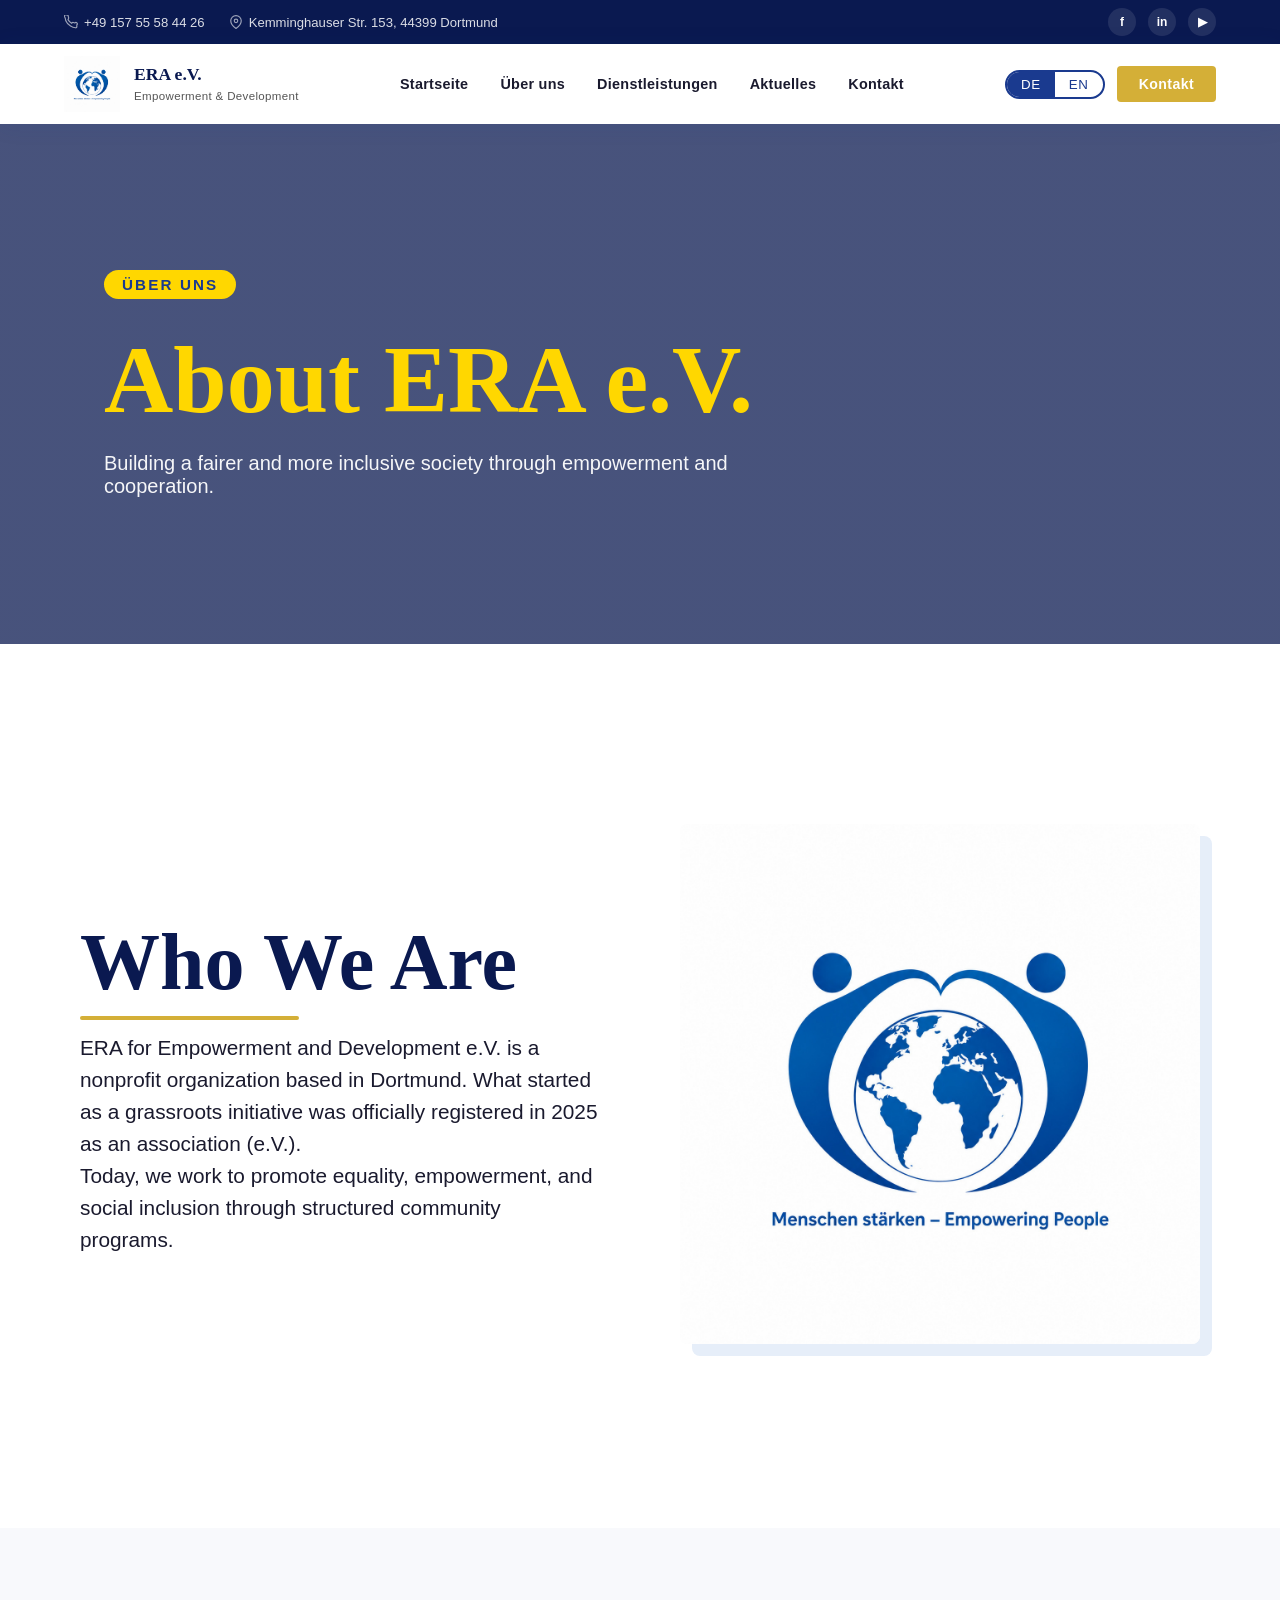
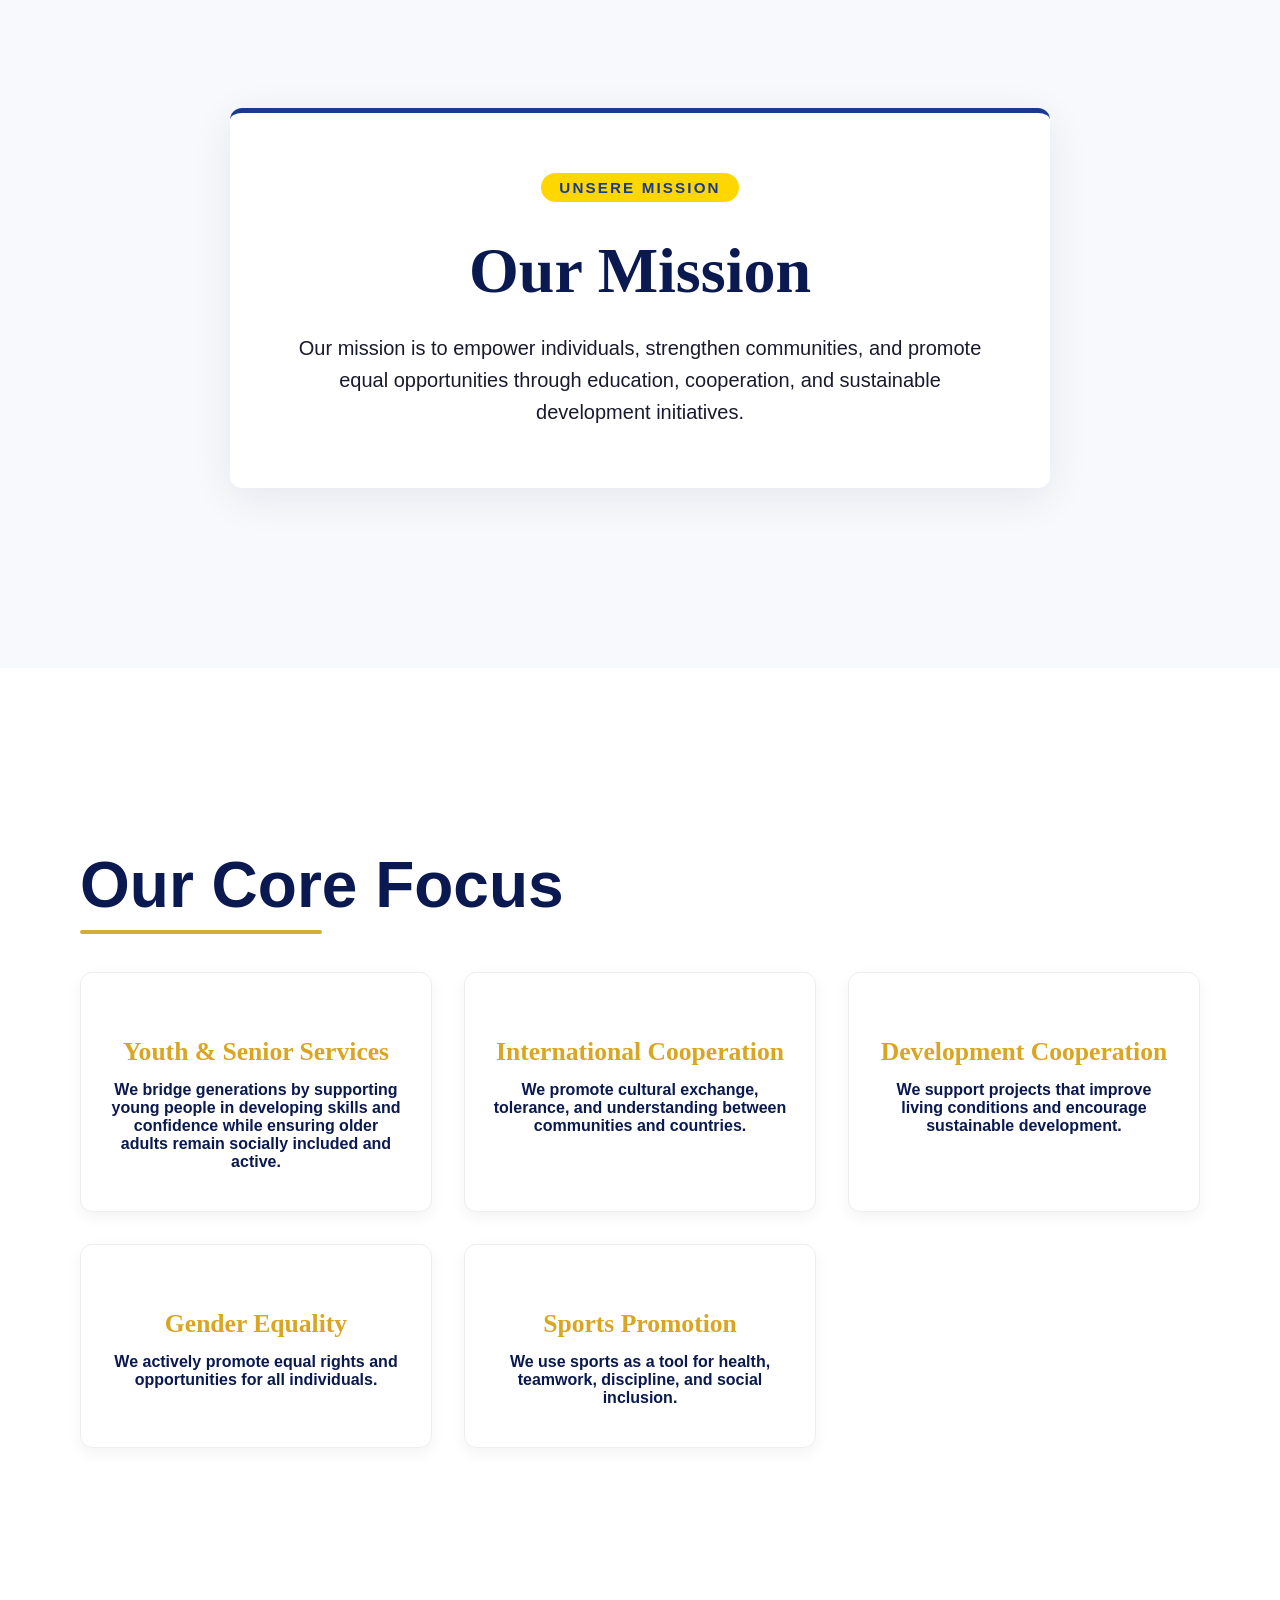
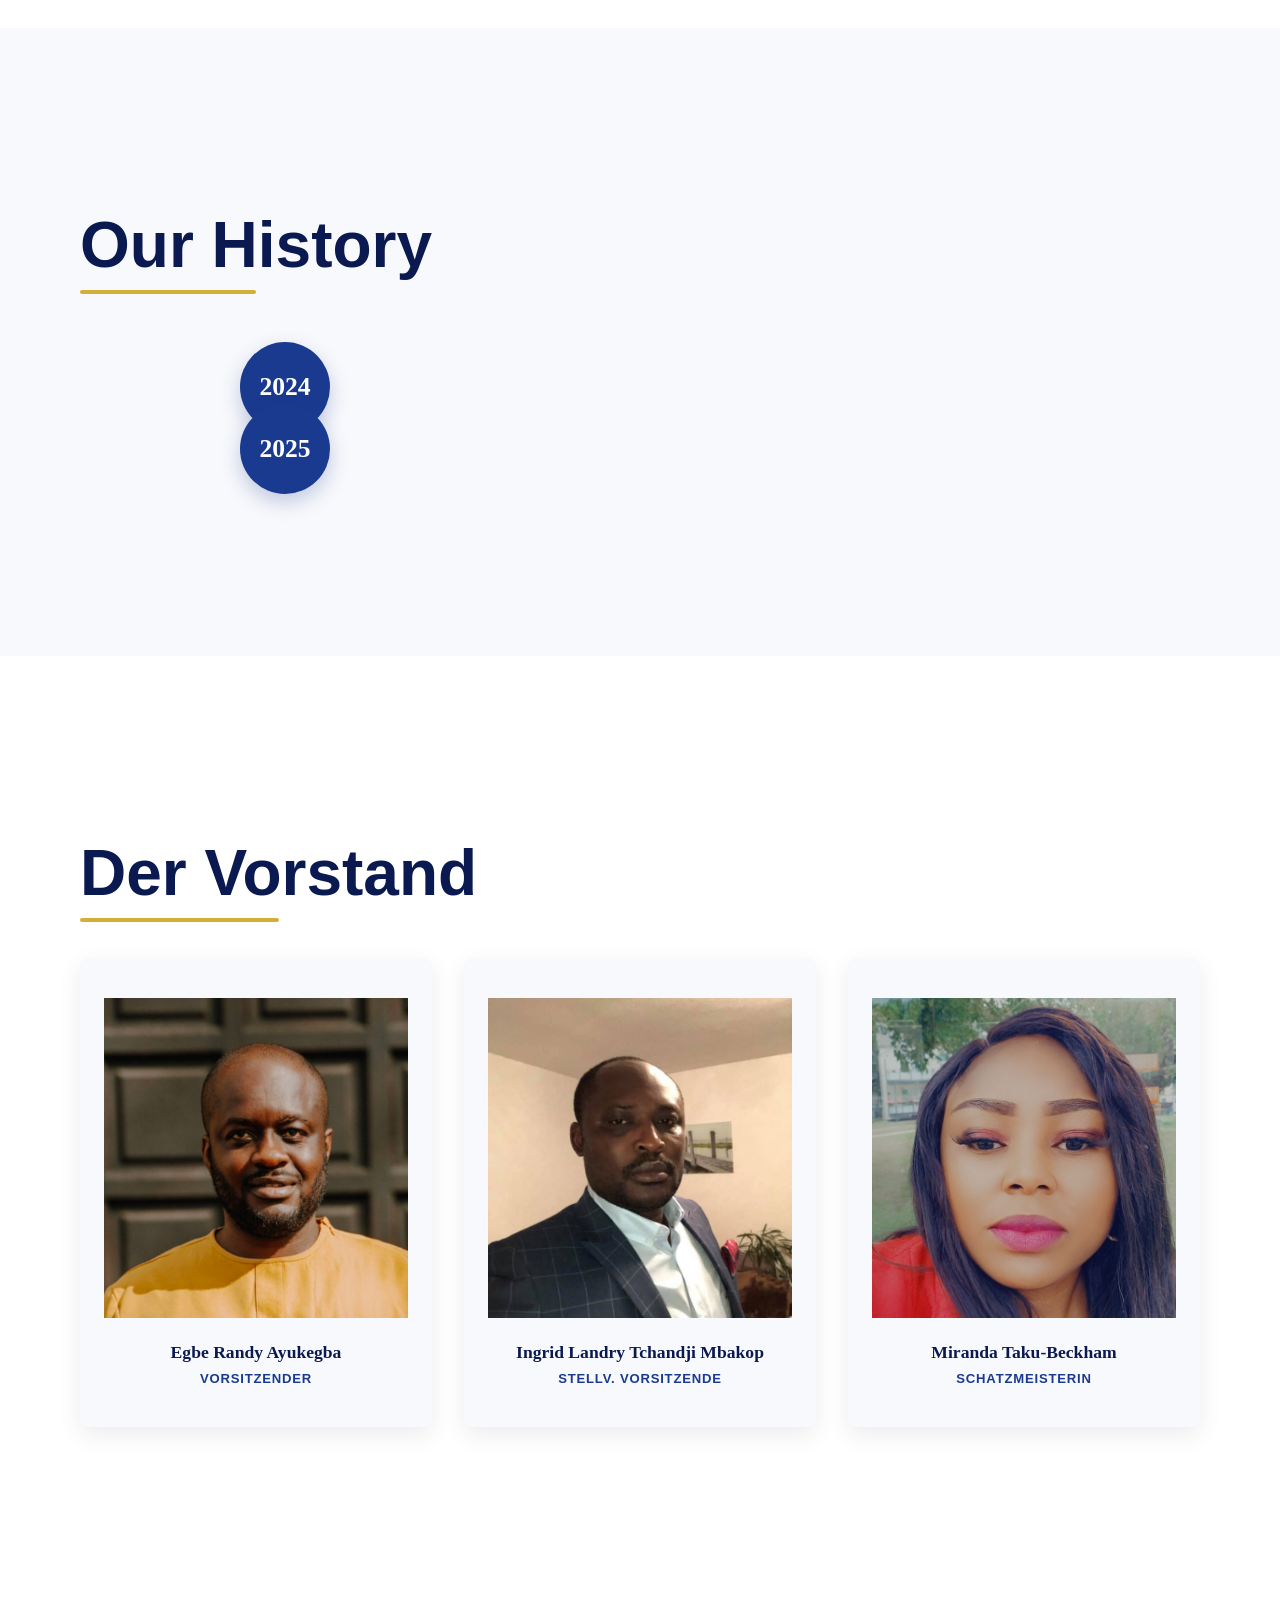
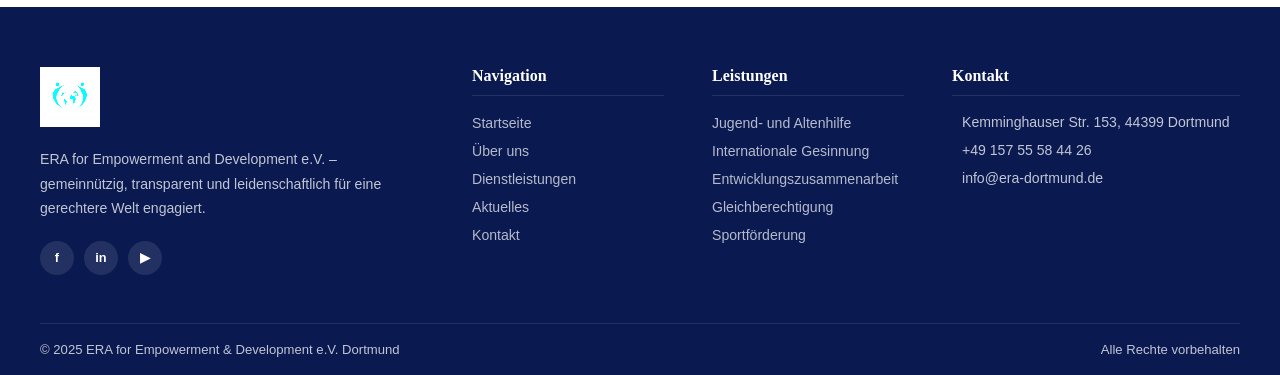
==== About.html @ 08e7207d "first commit" ====
<!DOCTYPE html>
<html lang="en">
<head>
    <meta charset="UTF-8">
    <meta name="viewport" content="width=device-width, initial-scale=1.0">
    <link rel="stylesheet" href="assets/css/style.css">
    <title>ERA for Empowerment & Development e.V.</title>
</head>
<body>
      <!-- TOPBAR -->
    <div class="topbar">
  <div class="topbar-inner">
    <div class="topbar-left">
      <span>
        <svg viewBox="0 0 24 24" fill="none" stroke="currentColor" stroke-width="2"><path d="M22 16.92v3a2 2 0 01-2.18 2 19.79 19.79 0 01-8.63-3.07A19.5 19.5 0 013.07 9.81 19.79 19.79 0 0 0 .22 1.18 2 2 0 012.22 0h3a2 2 0 012 1.72 12.84 12.84 0 00.7 2.81 2 2 0 01-.45 2.11L6.91 7.91a16 16 0 006.16 6.16l.81-.81a2 2 0 012.11-.45 12.84 12.84 0 002.81.7A2 2 0 0122 16.92z"/></svg>
        +49 157 55 58 44 26
      </span>
      <span>
        <svg viewBox="0 0 24 24" fill="none" stroke="currentColor" stroke-width="2"><path d="M21 10c0 7-9 13-9 13s-9-6-9-13a9 9 0 0 1 18 0z"/><circle cx="12" cy="10" r="3"/></svg>
        Kemminghauser Str. 153, 44399 Dortmund
      </span>
    </div>
    <div class="topbar-right">
      <a class="social-link" href="#" title="Facebook">f</a>
      <a class="social-link" href="#" title="Instagram">in</a>
      <a class="social-link" href="#" title="YouTube">▶</a>
    </div>
  </div>
</div>

<!-- NAVBAR -->
<nav class="navbar">
  <div class="nav-inner">
    <a href="#" class="nav-logo">
      <img src="[data-uri]" alt="ERA Logo">
      <div class="nav-logo-text">
        <strong>ERA e.V.</strong>
        <span data-de="Empowerment & Development" data-en="Empowerment & Development">Empowerment & Development</span>
      </div>
    </a>
    <ul class="nav-links" id="navLinks">
      <li><a href="index.html" class="active" data-de="Startseite" data-en="Home">Startseite</a></li>
      <li><a href="About.html" data-de="Über uns" data-en="About Us">Über uns</a></li>
      <li><a href="service.html" data-de="Dienstleistungen" data-en="Services">Dienstleistungen</a></li>
      <li><a href="News.html" data-de="Aktuelles" data-en="News">Aktuelles</a></li>
      <li><a href="contact.html" data-de="Kontakt" data-en="Contact">Kontakt</a></li>
    </ul>
    <div class="nav-right">
      <div class="lang-switcher">
        <button class="lang-btn active" id="btnDE" onclick="setLang('de')">DE</button>
        <button class="lang-btn" id="btnEN" onclick="setLang('en')">EN</button>
      </div>
      <a href="#contact" class="donate-btn" id="donateBtnLabel" data-de="Kontakt" data-en="Get Involved">Kontakt</a>
    </div>
    <button class="hamburger" id="hamburger" onclick="toggleMenu()" aria-label="Menu">
      <span></span><span></span><span></span>
    </button>
  </div>
</nav>
<section class="about-hero">
        <div class="hero-overlay">
            <div class="hero-content">
                <span class="section-tag" data-de="Über uns" data-en="About Us">Über uns</span>
                <h1 data-de="About ERA e.V." data-en="About ERA e.V.">About ERA e.V.</h1>
                <p data-de="Building a fairer and more inclusive society through empowerment and cooperation." 
                   data-en="Building a fairer and more inclusive society through empowerment and cooperation.">
                    Building a fairer and more inclusive society through empowerment and cooperation.
                </p>
            </div>
        </div>
    </section>

    <!-- WHO WE ARE -->
    <section class="about-section who-we-are">
        <div class="section-inner">
            <div class="about-grid">
                <div class="about-text">
                    <h2 data-de="Who We Are" data-en="Who We Are" class="gold-underline">Who We Are</h2>
                    <p data-de="ERA for Empowerment and Development e.V. ist eine gemeinnützige Organisation mit Sitz in Dortmund. Was ursprünglich als engagierte Initiative begann, wurde im Jahr 2025 offiziell als eingetragener Verein (e.V.) gegründet." 
                       data-en="ERA for Empowerment and Development e.V. is a nonprofit organization based in Dortmund. What started as a grassroots initiative was officially registered in 2025 as an association (e.V.).">
                        ERA for Empowerment and Development e.V. is a nonprofit organization based in Dortmund. What started as a grassroots initiative was officially registered in 2025 as an association (e.V.).
                    </p>
                    <p data-de="Heute arbeiten wir daran, Gleichberechtigung, Empowerment und soziale Teilhabe durch strukturierte Gemeinschaftsprogramme zu fördern." 
                       data-en="Today, we work to promote equality, empowerment, and social inclusion through structured community programs.">
                        Today, we work to promote equality, empowerment, and social inclusion through structured community programs.
                    </p>
                </div>
                <div class="about-img-wrap">
                    <img src="images/Logo.jpg" alt="ERA Team" class="about-img-main">
                </div>
            </div>
        </div>
    </section>

    <!-- MISSION -->
    <section class="mission-section">
        <div class="section-inner">
            <div class="mission-box">
                <span class="section-tag" data-de="Unsere Mission" data-en="Our Mission">Unsere Mission</span>
                <h2 data-de="Our Mission" data-en="Our Mission">Our Mission</h2>
                <p data-de="Unsere Mission ist es, Menschen zu stärken, Gemeinschaften zu festigen und gleiche Chancen durch Bildung, Zusammenarbeit und nachhaltige Entwicklungsinitiativen zu fördern." 
                   data-en="Our mission is to empower individuals, strengthen communities, and promote equal opportunities through education, cooperation, and sustainable development initiatives.">
                    Our mission is to empower individuals, strengthen communities, and promote equal opportunities through education, cooperation, and sustainable development initiatives.
                </p>
            </div>
        </div>
    </section>

   <!-- CORE FOCUS -->
<section class="core-focus">
    <div class="section-inner">
        <h2 class="gold-underline" data-de="Unsere Kernbereiche" data-en="Our Core Focus">Our Core Focus</h2>
        <div class="focus-grid">
            
            <!-- Card 1 -->
            <div class="focus-card">
                <div class="focus-icon"></div>
                <h3 data-de="Jugend- & Altenhilfe" data-en="Youth & Senior Services">Youth & Senior Services</h3>
                <p data-de="Wir schlagen Brücken zwischen den Generationen und fördern die persönliche Entwicklung junger Menschen sowie die soziale Teilhabe älterer Mitmenschen." 
                   data-en="We bridge generations by supporting young people in developing skills and confidence while ensuring older adults remain socially included and active.">
                    We bridge generations by supporting young people in developing skills and confidence while ensuring older adults remain socially included and active.
                </p>
            </div>

            <!-- Card 2 -->
            <div class="focus-card">
                <div class="focus-icon"></div>
                <h3 class="main-text" data-de="Internationale Gesinnung" data-en="International Cooperation">International Cooperation</h3>
                <p data-de="Wir fördern Toleranz, interkulturellen Dialog und Völkerverständigung." 
                   data-en="We promote cultural exchange, tolerance, and understanding between communities and countries.">
                    We promote cultural exchange, tolerance, and understanding between communities and countries.
                </p>
            </div>

            <!-- Card 3 -->
            <div class="focus-card">
                <div class="focus-icon"></div>
                <h3 data-de="Entwicklungszusammenarbeit" data-en="Development Cooperation">Development Cooperation</h3>
                <p data-de="Wir engagieren uns für nachhaltige Partnerschaften und eine gerechtere Verteilung von Chancen." 
                   data-en="We support projects that improve living conditions and encourage sustainable development.">
                    We support projects that improve living conditions and encourage sustainable development.
                </p>
            </div>

            <!-- Card 4 -->
            <div class="focus-card">
                <div class="focus-icon"></div>
                <h3 data-de="Gleichberechtigung" data-en="Gender Equality">Gender Equality</h3>
                <p data-de="Wir setzen uns aktiv für Chancengleichheit und gegen Diskriminierung ein." 
                   data-en="We actively promote equal rights and opportunities for all individuals.">
                    We actively promote equal rights and opportunities for all individuals.
                </p>
            </div>

            <!-- Card 5 -->
            <div class="focus-card">
                <div class="focus-icon"></div>
                <h3 data-de="Sportförderung" data-en="Sports Promotion">Sports Promotion</h3>
                <p data-de="Sport als Werkzeug für Gesundheit, Teamgeist und soziale Integration." 
                   data-en="We use sports as a tool for health, teamwork, discipline, and social inclusion.">
                    We use sports as a tool for health, teamwork, discipline, and social inclusion.
                </p>
            </div>

        </div>
    </div>
</section>

   <!-- HISTORY TIMELINE -->
<section class="history-section">
    <div class="section-inner">
        <h2 data-de="Unsere Geschichte" data-en="Our History" class="gold-underline">Our History</h2>
        <div class="timeline">
            
            <div class="timeline-item">
                <div class="year" data-year="2024">2024</div>
                <div class="timeline-content">
                    <p data-de="Begann als engagierte Graswurzel-Initiative für soziale Veränderung in Dortmund." 
                       data-en="Began as a passionate grassroots initiative focused on social change in Dortmund.">
                        Began as a passionate grassroots initiative focused on social change in Dortmund.
                    </p>
                </div>
            </div>

            <div class="timeline-item">
                <div class="year" data-year="2025">2025</div>
                <div class="timeline-content">
                    <p data-de="Offizielle Eintragung als gemeinnütziger Verein (e.V.) – Ein wichtiger Meilenstein." 
                       data-en="Officially registered as a nonprofit association (e.V.) – A major milestone.">
                        Officially registered as a nonprofit association (e.V.) – A major milestone.
                    </p>
                </div>
            </div>

        </div>
    </div>
</section>

    <!-- BOARD -->
    <section class="board" id="board">
        <div class="section-inner">
            <h2 data-de="Der Vorstand" data-en="The Board" class="gold-underline">Der Vorstand</h2>
            <div class="board-grid">
                <div class="board-card">
                    <img src="images/Man 1.jpeg" alt="Egbe Randy Ayukegba">
                    <h3>Egbe Randy Ayukegba</h3>
                    <span data-de="Vorsitzender" data-en="Chair">Vorsitzender</span>
                </div>
                <div class="board-card">
                    <img src="images/Man 2.jpeg" alt="Ingrid Landry Tchandji Mbakop">
                    <h3>Ingrid Landry Tchandji Mbakop</h3>
                    <span data-de="Stellv. Vorsitzende" data-en="Vice Chair">Stellv. Vorsitzende</span>
                </div>
                <div class="board-card">
                    <img src="images/Woman.jpeg" alt="Miranda Taku-Beckham">
                    <h3>Miranda Taku-Beckham</h3>
                    <span data-de="Schatzmeisterin" data-en="Treasurer">Schatzmeisterin</span>
                </div>
            </div>
        </div>
    </section>

<!-- footer -->

<footer>
  <div class="footer-grid">
    <div class="footer-about">
      <img src="[data-uri]" alt="ERA Logo">
      <p data-de="ERA for Empowerment and Development e.V. – gemeinnützig, transparent und leidenschaftlich für eine gerechtere Welt engagiert." data-en="ERA for Empowerment and Development e.V. – nonprofit, transparent, and passionately committed to a more just world.">ERA for Empowerment and Development e.V. – gemeinnützig, transparent und leidenschaftlich für eine gerechtere Welt engagiert.</p>
      <div class="footer-social">
        <a href="#" title="Facebook">f</a>
        <a href="#" title="Instagram">in</a>
        <a href="#" title="YouTube">▶</a>
      </div>
    </div>
    <div class="footer-col">
      <h4 data-de="Navigation" data-en="Navigation">Navigation</h4>
      <ul>
        <li><a href="index.html" data-de="Startseite" data-en="Home">Startseite</a></li>
        <li><a href="About.html" data-de="Über uns" data-en="About Us">Über uns</a></li>
        <li><a href="service.html" data-de="Dienstleistungen" data-en="Services">Dienstleistungen</a></li>
        <li><a href="News.html" data-de="Aktuelles" data-en="News">Aktuelles</a></li>
        <li><a href="contact.html" data-de="Kontakt" data-en="Contact">Kontakt</a></li>
      </ul>
    </div>
    <div class="footer-col">
      <h4 data-de="Leistungen" data-en="Services">Leistungen</h4>
      <ul>
        <li><a href="service.html" data-de="Jugend- und Altenhilfe" data-en="Youth & Senior Services">Jugend- und Altenhilfe</a></li>
        <li><a href="service.html" data-de="Internationale Gesinnung" data-en="International Outlook">Internationale Gesinnung</a></li>
        <li><a href="service.html" data-de="Entwicklungszusammenarbeit" data-en="Development Cooperation">Entwicklungszusammenarbeit</a></li>
        <li><a href="service.html" data-de="Gleichberechtigung" data-en="Gender Equality">Gleichberechtigung</a></li>
        <li><a href="service.html" data-de="Sportförderung" data-en="Sports Promotion">Sportförderung</a></li>
      </ul>
    </div>
    <div class="footer-col">
      <h4 data-de="Kontakt" data-en="Contact">Kontakt</h4>
      <div class="footer-contact-item">
        <span></span>
        <span>Kemminghauser Str. 153, 44399 Dortmund</span>
      </div>
      <div class="footer-contact-item">
        <span></span>
        <span>+49 157 55 58 44 26</span>
      </div>
      <div class="footer-contact-item">
        <span></span>
        <span>info@era-dortmund.de</span>
      </div>
    </div>
  </div>
  <div class="footer-bottom">
    <span>© 2025 ERA for Empowerment & Development e.V. Dortmund</span>
    <span data-de="Alle Rechte vorbehalten" data-en="All rights reserved">Alle Rechte vorbehalten</span>
  </div>
</footer>
<script src="index.js"></script>
</body>
</html>
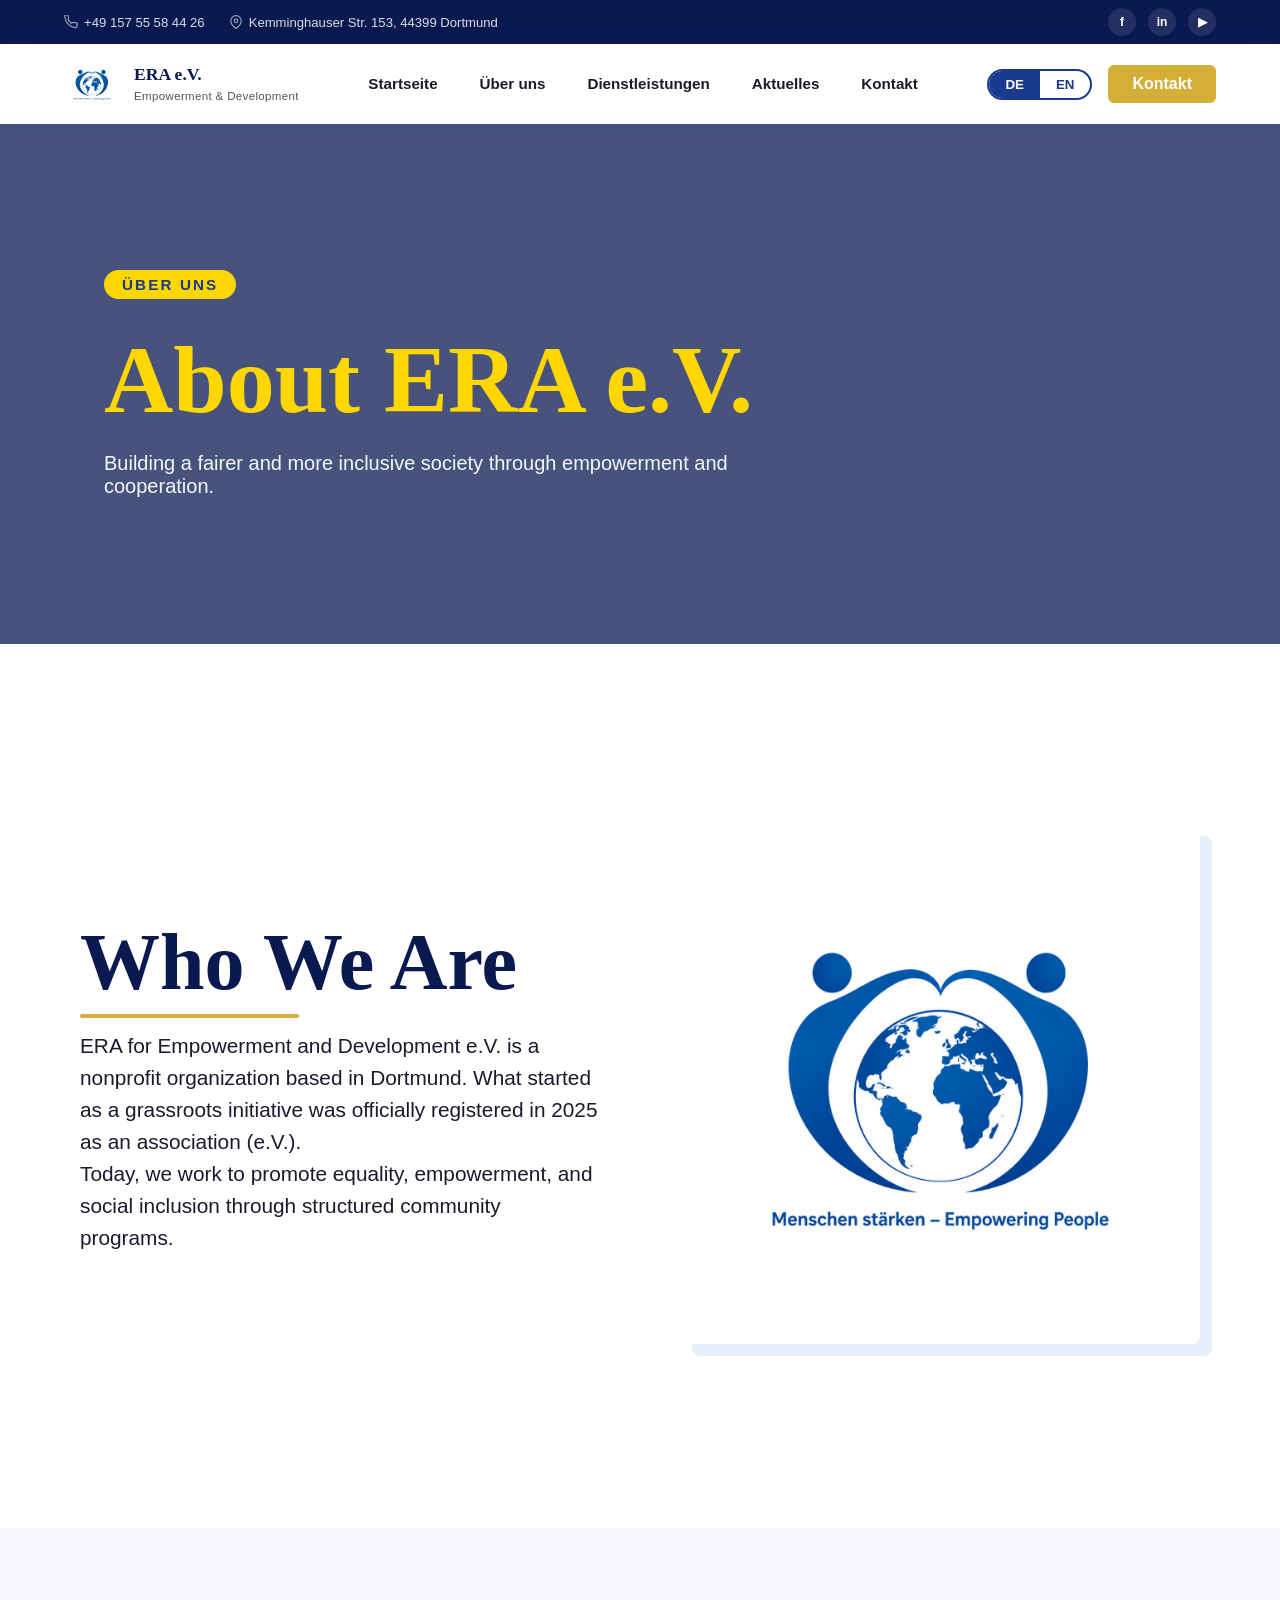
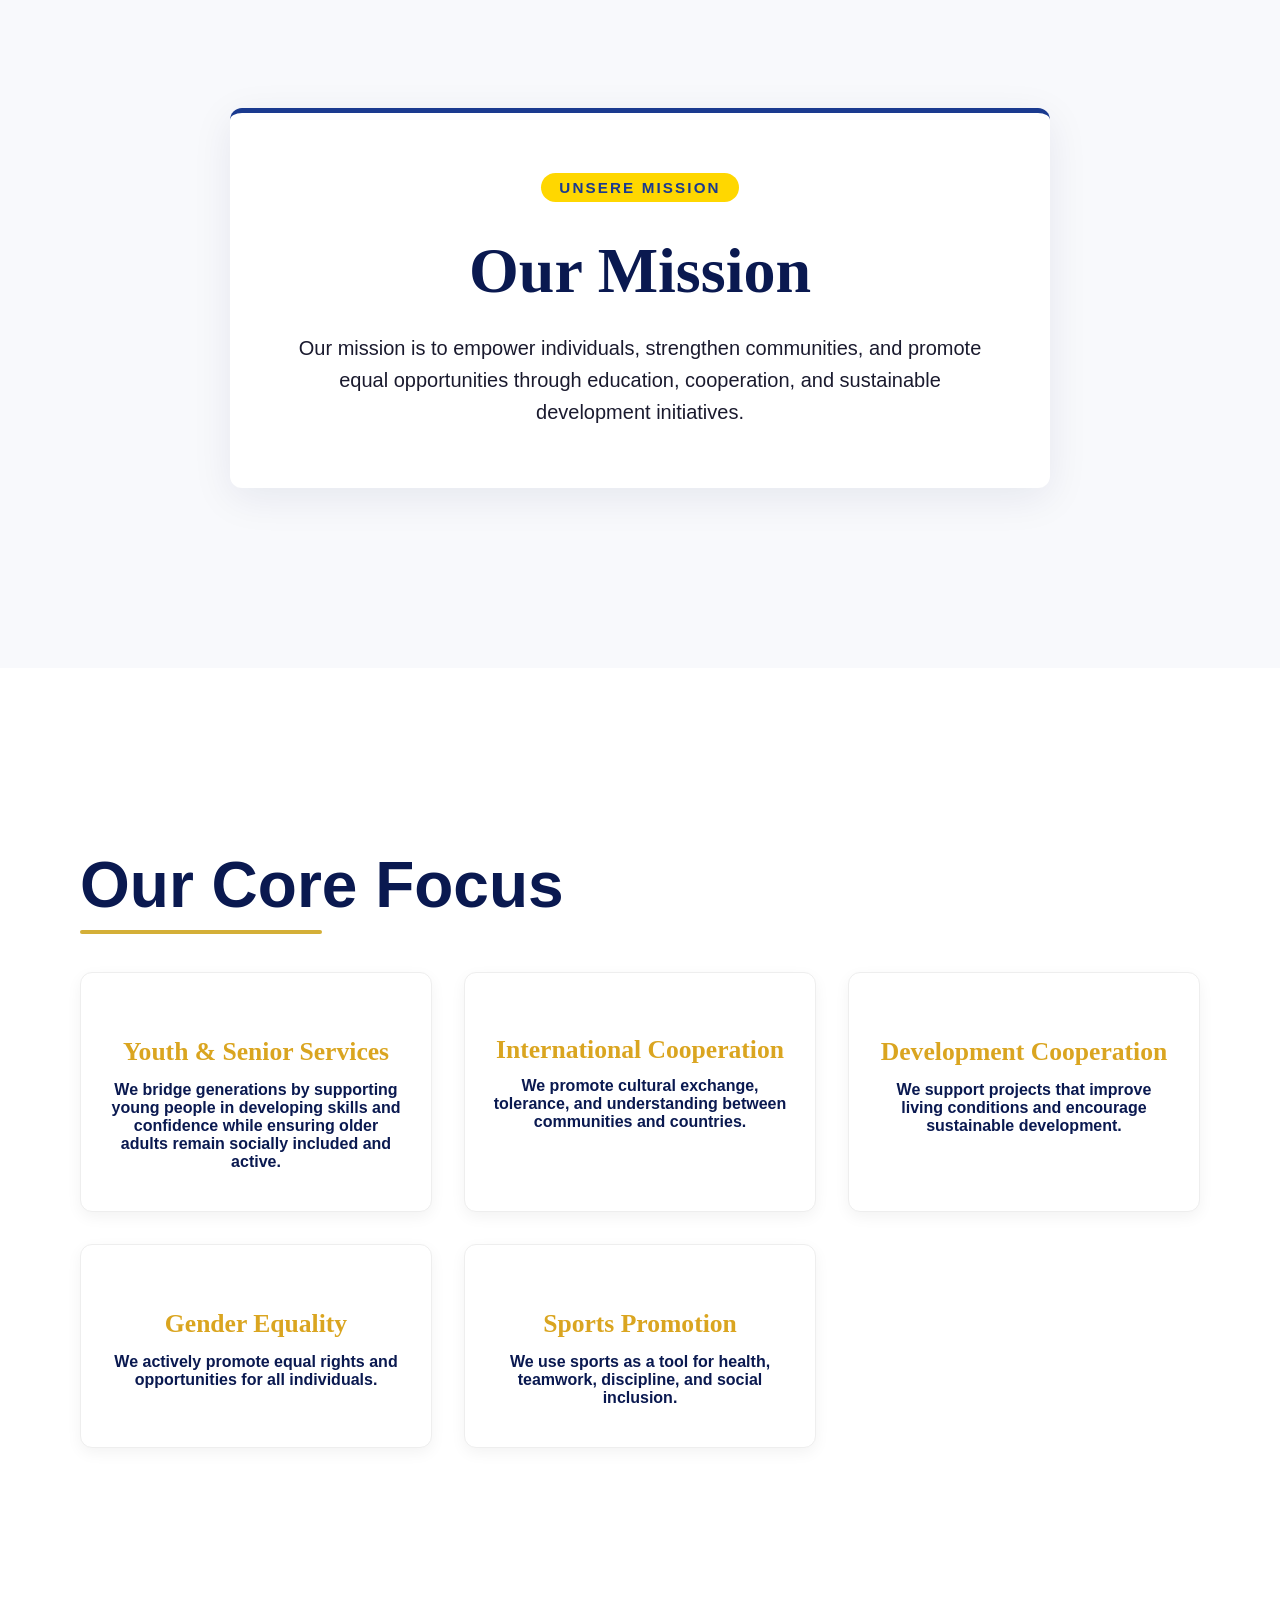
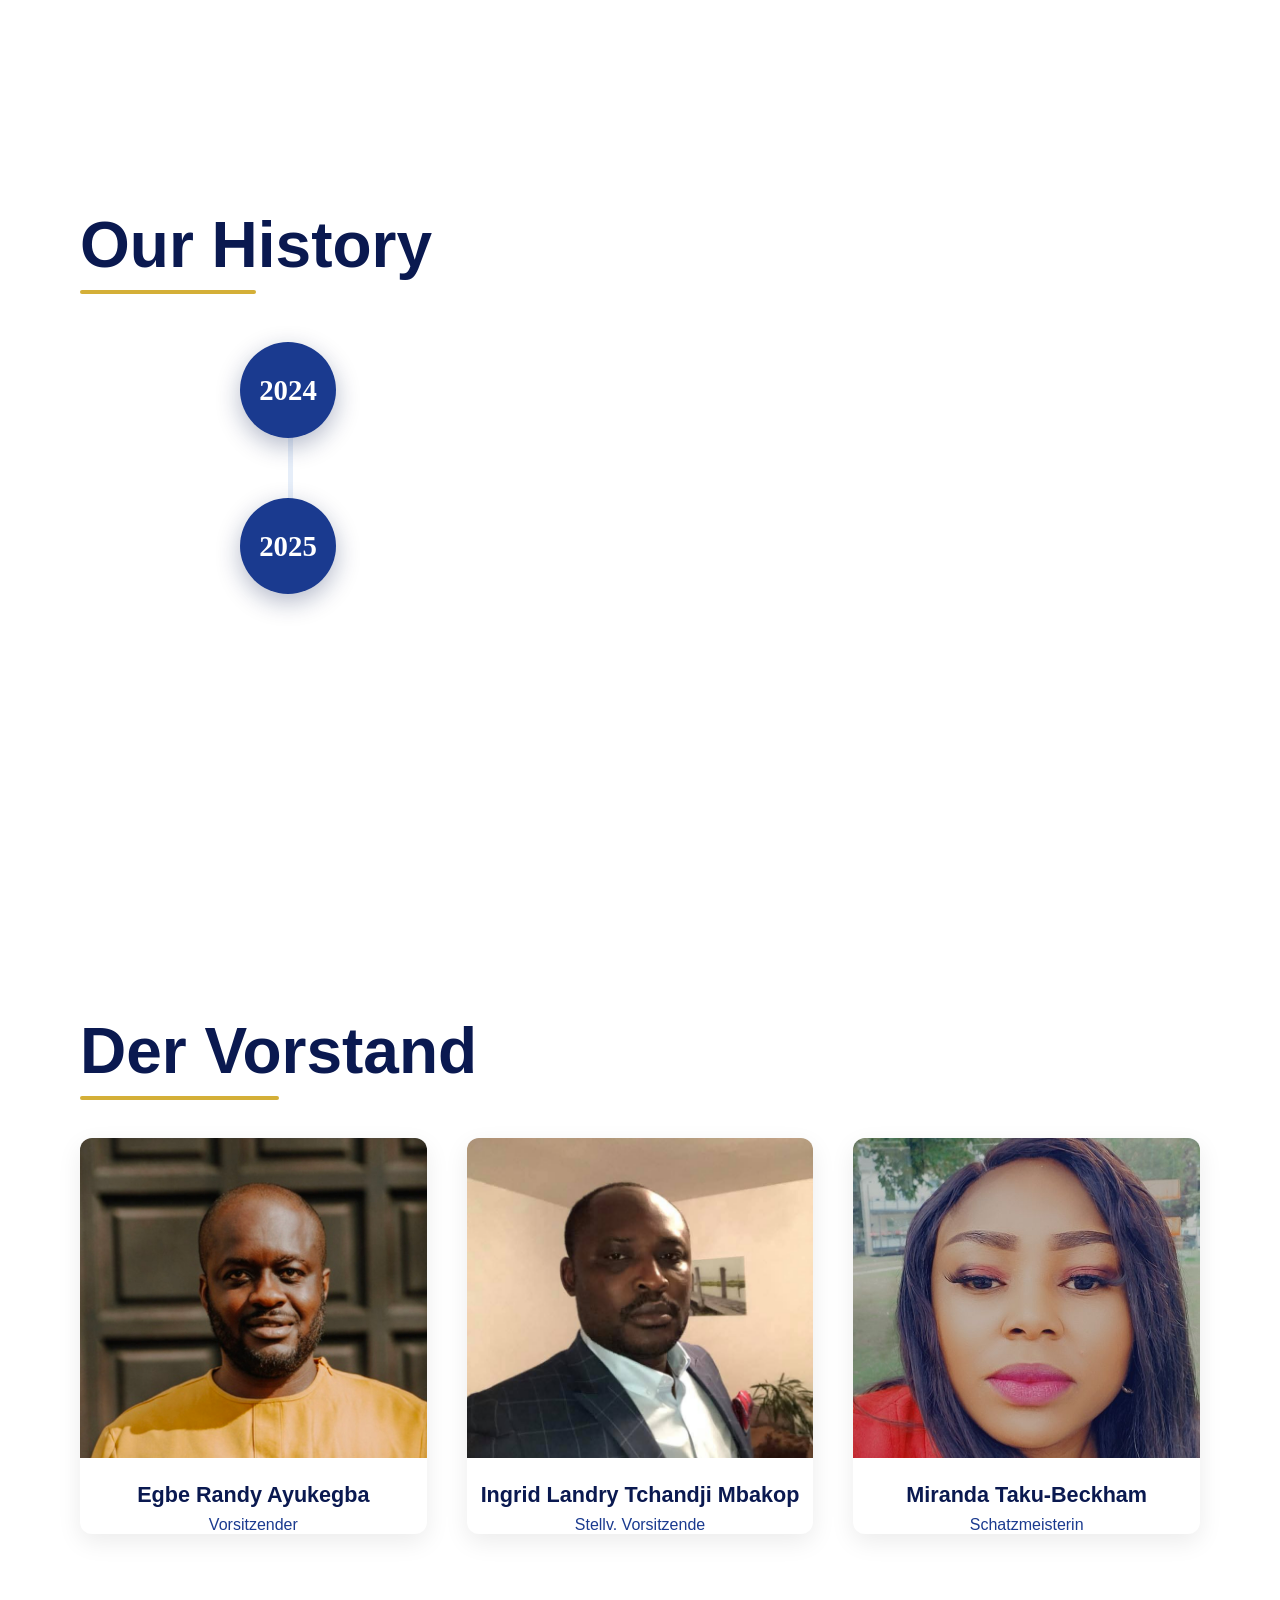
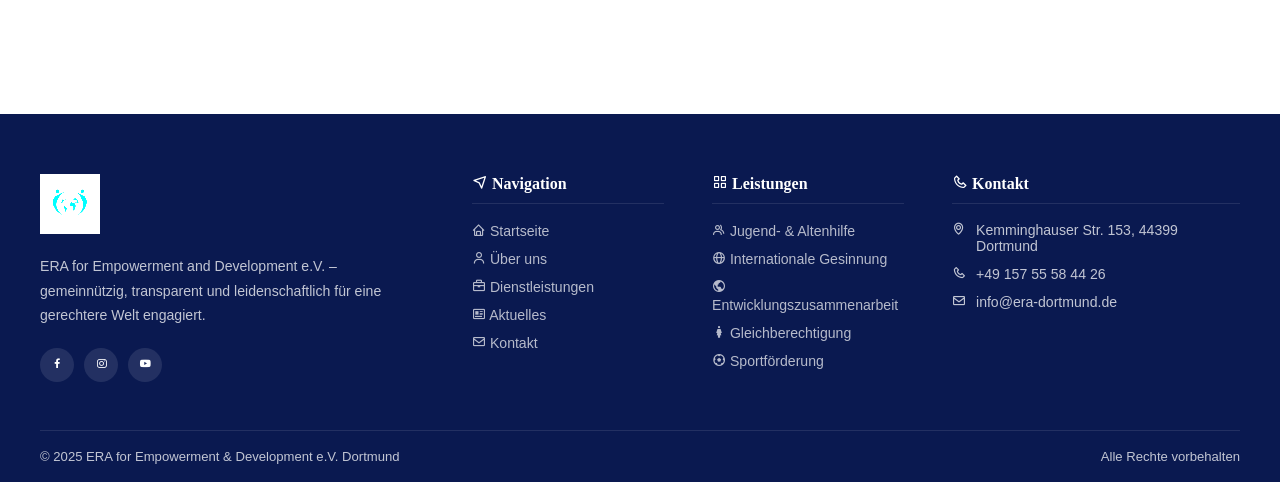
==== commit 53ce9dbb: "responsive ness" ====
--- a/About.html
+++ b/About.html
@@ -4,6 +4,8 @@
     <meta charset="UTF-8">
     <meta name="viewport" content="width=device-width, initial-scale=1.0">
     <link rel="stylesheet" href="assets/css/style.css">
+    <link rel="shortcut icon" href="images/Logo.jpg" type="image/x-icon">
+    <link href='https://unpkg.com/boxicons@2.1.4/css/boxicons.min.css' rel='stylesheet'>
     <title>ERA for Empowerment & Development e.V.</title>
 </head>
 <body>
@@ -31,32 +33,60 @@
 <!-- NAVBAR -->
 <nav class="navbar">
   <div class="nav-inner">
-    <a href="#" class="nav-logo">
-      <img src="[data-uri]" alt="ERA Logo">
+    
+    <!-- Logo -->
+    <a href="index.html" class="nav-logo">
+      <img src="images/Logo.jpg" alt="ERA Logo">
       <div class="nav-logo-text">
         <strong>ERA e.V.</strong>
         <span data-de="Empowerment & Development" data-en="Empowerment & Development">Empowerment & Development</span>
       </div>
     </a>
-    <ul class="nav-links" id="navLinks">
+
+    <!-- DESKTOP NAV LINKS -->
+    <ul class="nav-links" id="desktopNav">
       <li><a href="index.html" class="active" data-de="Startseite" data-en="Home">Startseite</a></li>
       <li><a href="About.html" data-de="Über uns" data-en="About Us">Über uns</a></li>
       <li><a href="service.html" data-de="Dienstleistungen" data-en="Services">Dienstleistungen</a></li>
       <li><a href="News.html" data-de="Aktuelles" data-en="News">Aktuelles</a></li>
       <li><a href="contact.html" data-de="Kontakt" data-en="Contact">Kontakt</a></li>
     </ul>
+
+    <!-- MOBILE MENU -->
+    <div class="mobile-menu" id="mobileMenu">
+      <button class="close-btn" onclick="toggleMenu()" aria-label="Close Menu">✕</button>
+      
+      <ul class="nav-links" id="mobileNav">
+        <li><a href="index.html" class="active" data-de="Startseite" data-en="Home">Startseite</a></li>
+        <li><a href="About.html" data-de="Über uns" data-en="About Us">Über uns</a></li>
+        <li><a href="service.html" data-de="Dienstleistungen" data-en="Services">Dienstleistungen</a></li>
+        <li><a href="News.html" data-de="Aktuelles" data-en="News">Aktuelles</a></li>
+        <li><a href="contact.html" data-de="Kontakt" data-en="Contact">Kontakt</a></li>
+      </ul>
+
+      <div class="lang-switcher-mobile">
+        <button class="lang-btn active" id="btnDE-mobile" onclick="setLang('de')">DE</button>
+        <button class="lang-btn" id="btnEN-mobile" onclick="setLang('en')">EN</button>
+      </div>
+    </div>
+
+    <!-- Right Side -->
     <div class="nav-right">
       <div class="lang-switcher">
         <button class="lang-btn active" id="btnDE" onclick="setLang('de')">DE</button>
         <button class="lang-btn" id="btnEN" onclick="setLang('en')">EN</button>
       </div>
-      <a href="#contact" class="donate-btn" id="donateBtnLabel" data-de="Kontakt" data-en="Get Involved">Kontakt</a>
-    </div>
+      <a href="contact.html" class="donate-btn" data-de="Kontakt" data-en="Get Involved">Kontakt</a>
+    </div>
+
+    <!-- Hamburger -->
     <button class="hamburger" id="hamburger" onclick="toggleMenu()" aria-label="Menu">
       <span></span><span></span><span></span>
     </button>
+
   </div>
 </nav>
+
 <section class="about-hero">
         <div class="hero-overlay">
             <div class="hero-content">
@@ -75,7 +105,7 @@
         <div class="section-inner">
             <div class="about-grid">
                 <div class="about-text">
-                    <h2 data-de="Who We Are" data-en="Who We Are" class="gold-underline">Who We Are</h2>
+                    <h2 data-de="Wer wir sind" data-en="Who We Are" class="gold-underline">Who We Are</h2>
                     <p data-de="ERA for Empowerment and Development e.V. ist eine gemeinnützige Organisation mit Sitz in Dortmund. Was ursprünglich als engagierte Initiative begann, wurde im Jahr 2025 offiziell als eingetragener Verein (e.V.) gegründet." 
                        data-en="ERA for Empowerment and Development e.V. is a nonprofit organization based in Dortmund. What started as a grassroots initiative was officially registered in 2025 as an association (e.V.).">
                         ERA for Empowerment and Development e.V. is a nonprofit organization based in Dortmund. What started as a grassroots initiative was officially registered in 2025 as an association (e.V.).
@@ -224,54 +254,83 @@
 
 <footer>
   <div class="footer-grid">
+
+    <!-- ABOUT -->
     <div class="footer-about">
-      <img src="[data-uri]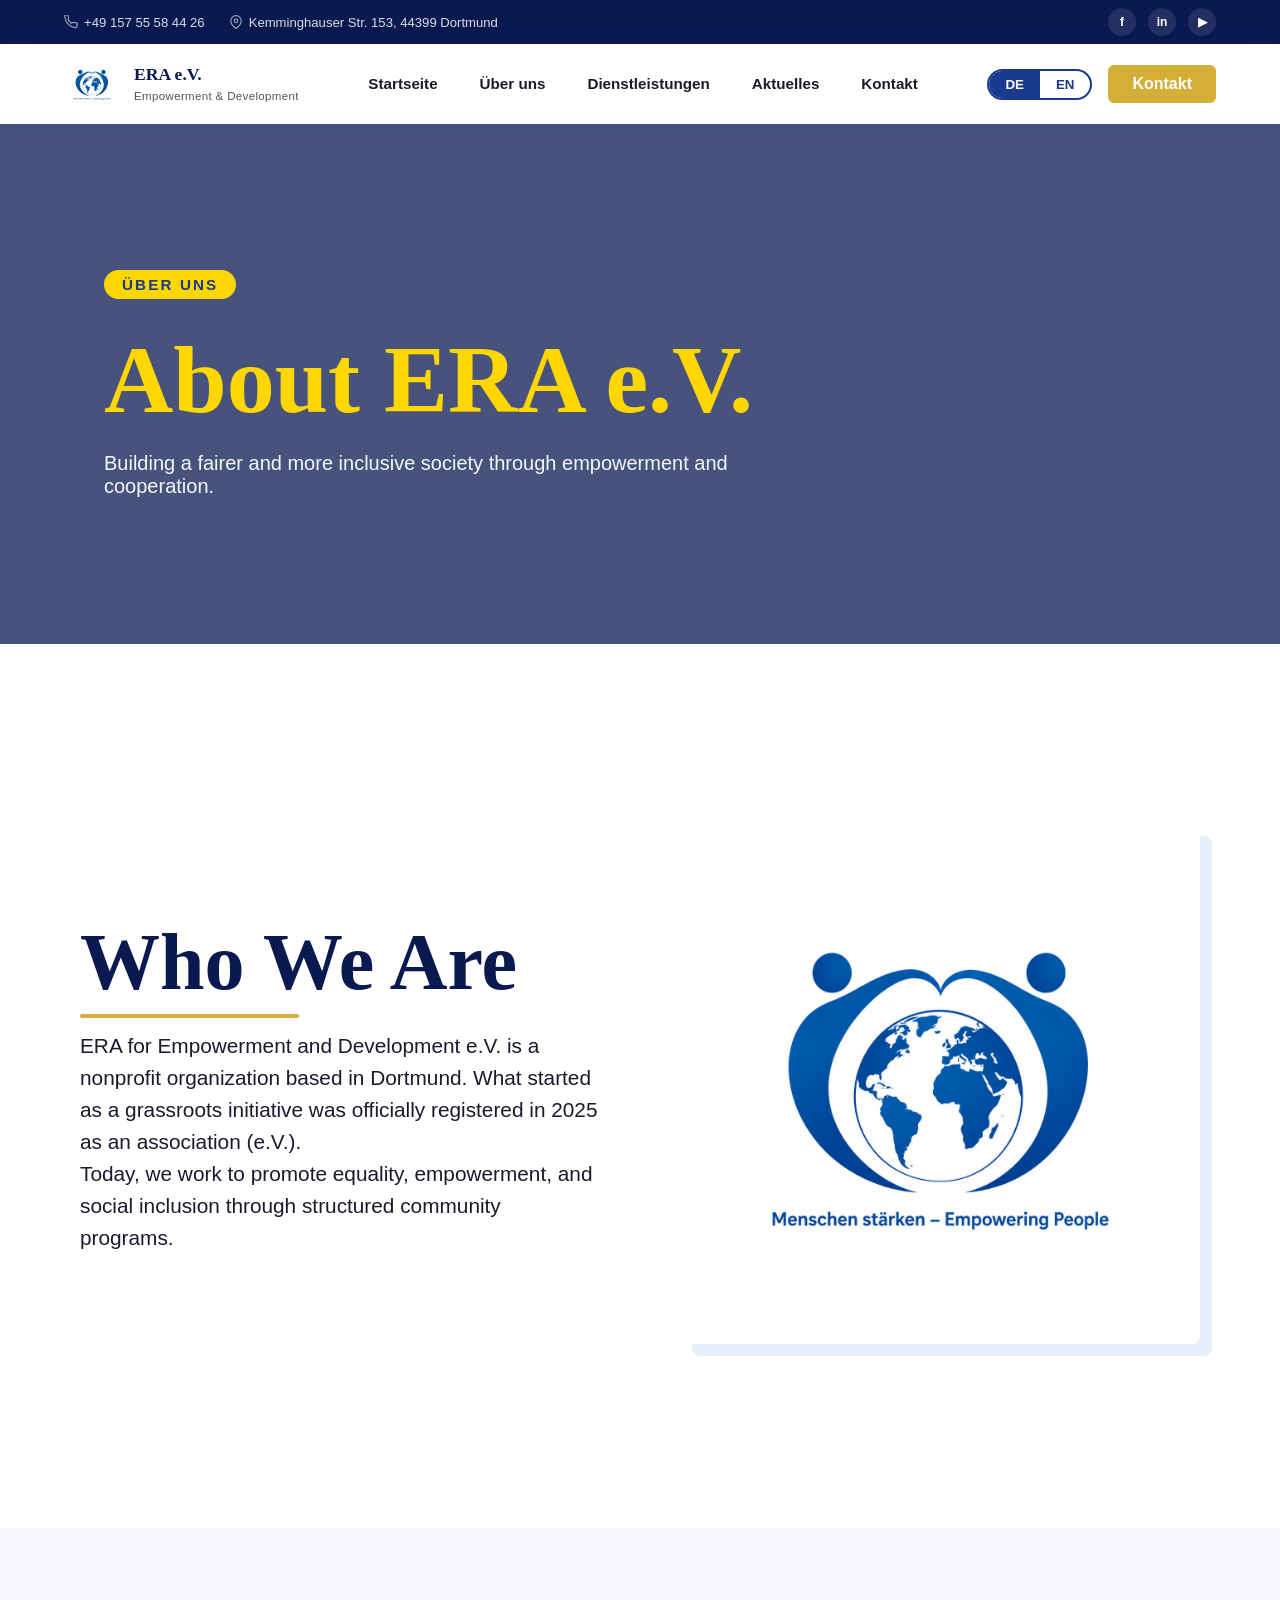
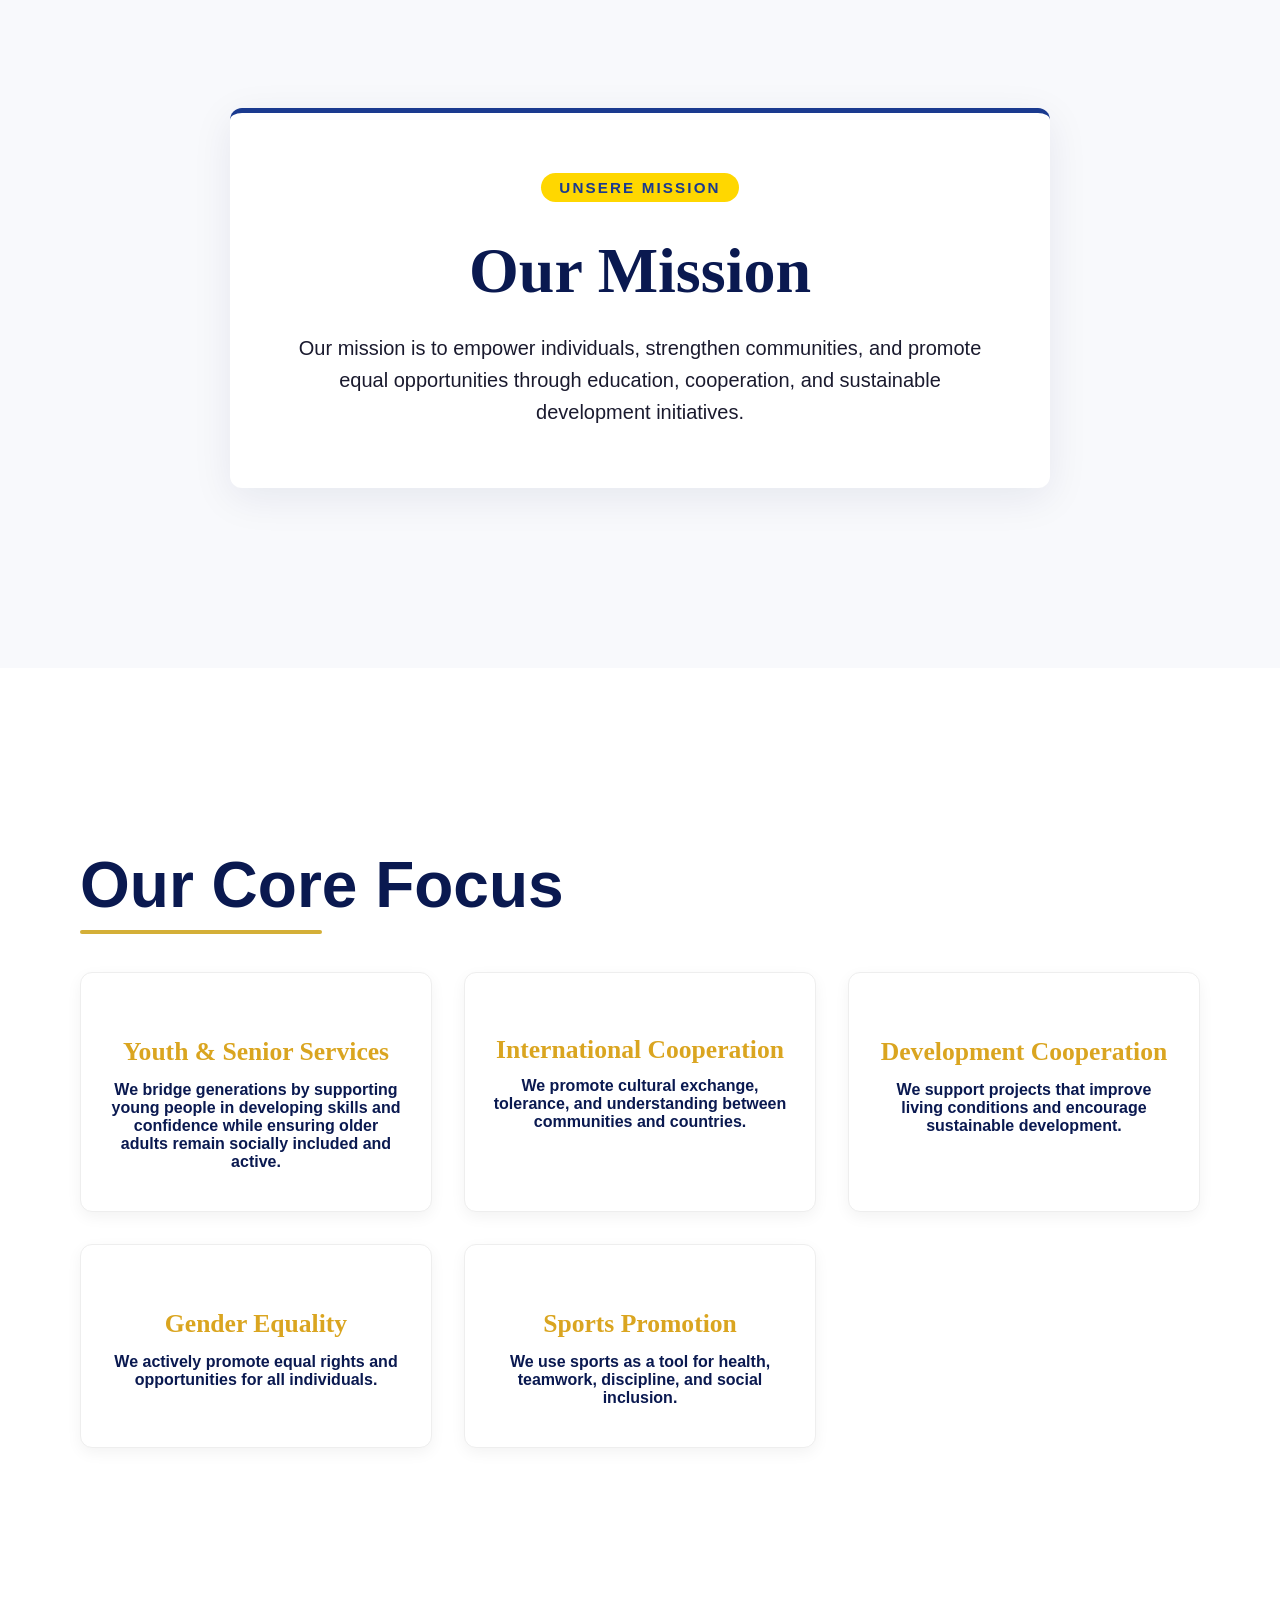
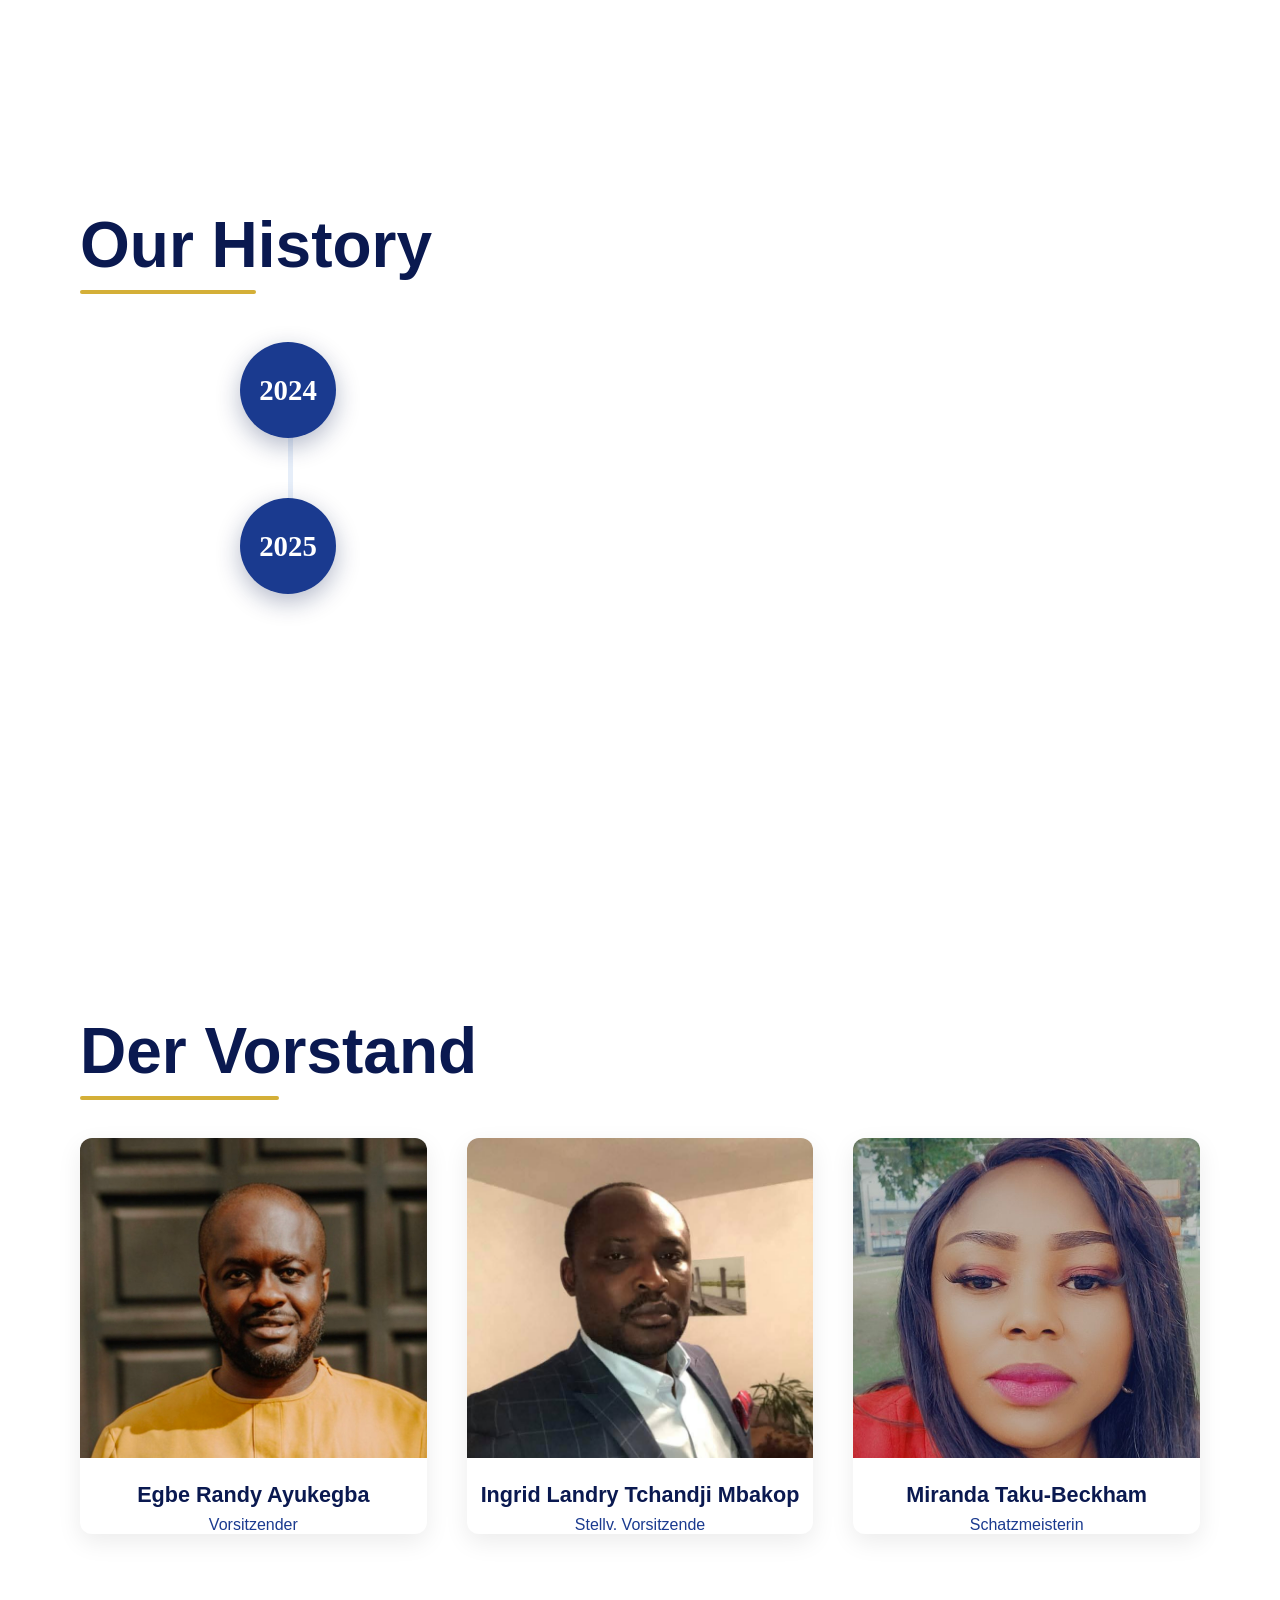
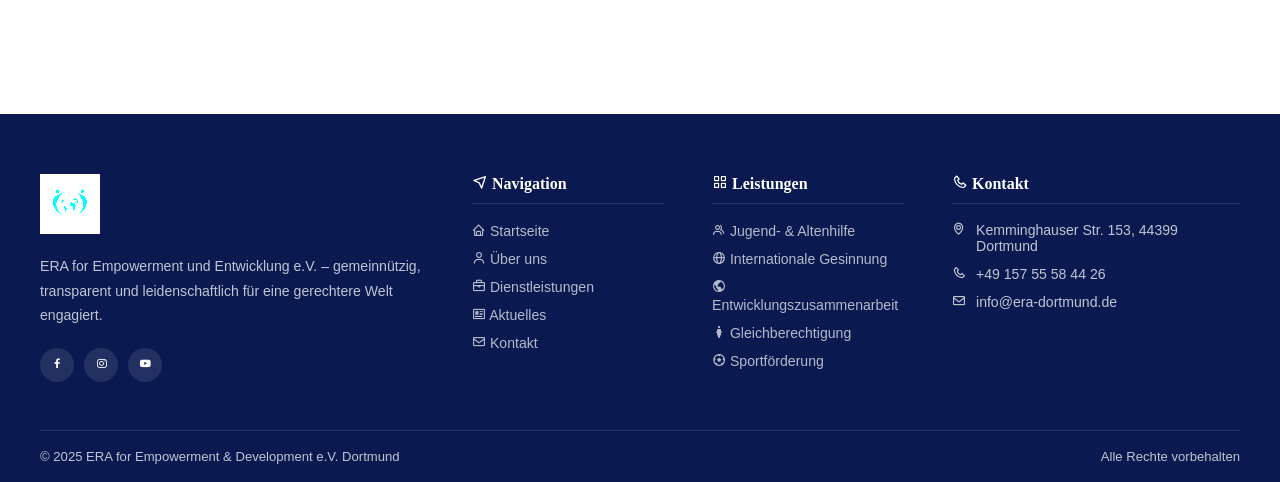
==== commit 3aa6ca20: "footer update" ====
--- a/About.html
+++ b/About.html
@@ -259,9 +259,9 @@
     <div class="footer-about">
       <img src="images/Logo.jpg" alt="Logo">
 
-      <p data-de="ERA for Empowerment and Development e.V. – gemeinnützig, transparent und leidenschaftlich für eine gerechtere Welt engagiert."
+      <p data-de="ERA für Empowerment und Entwicklung e.V. – gemeinnützig, transparent und leidenschaftlich für eine gerechtere Welt engagiert."
          data-en="ERA for Empowerment and Development e.V. – nonprofit, transparent, and passionately committed to a more just world.">
-        ERA for Empowerment and Development e.V. – gemeinnützig, transparent und leidenschaftlich für eine gerechtere Welt engagiert.
+        ERA for Empowerment und Entwicklung e.V. – gemeinnützig, transparent und leidenschaftlich für eine gerechtere Welt engagiert.
       </p>
 
       <div class="footer-social">
@@ -274,37 +274,108 @@
     <!-- NAVIGATION -->
     <div class="footer-col">
       <h4 data-de="Navigation" data-en="Navigation">
-        <i class='bx bx-navigation'></i> Navigation
+        <i class='bx bx-navigation'></i>
+        <span data-de="Navigation" data-en="Navigation">Navigation</span>
       </h4>
 
       <ul>
-        <li><a href="index.html"><i class='bx bx-home'></i> Startseite</a></li>
-        <li><a href="About.html"><i class='bx bx-user'></i> Über uns</a></li>
-        <li><a href="service.html"><i class='bx bx-briefcase'></i> Dienstleistungen</a></li>
-        <li><a href="News.html"><i class='bx bx-news'></i> Aktuelles</a></li>
-        <li><a href="contact.html"><i class='bx bx-envelope'></i> Kontakt</a></li>
+        <li>
+          <a href="index.html">
+            <i class='bx bx-home'></i>
+            <span data-de="Startseite" data-en="Home">Startseite</span>
+          </a>
+        </li>
+
+        <li>
+          <a href="About.html">
+            <i class='bx bx-user'></i>
+            <span data-de="Über uns" data-en="About Us">Über uns</span>
+          </a>
+        </li>
+
+        <li>
+          <a href="service.html">
+            <i class='bx bx-briefcase'></i>
+            <span data-de="Dienstleistungen" data-en="Services">Dienstleistungen</span>
+          </a>
+        </li>
+
+        <li>
+          <a href="News.html">
+            <i class='bx bx-news'></i>
+            <span data-de="Aktuelles" data-en="News">Aktuelles</span>
+          </a>
+        </li>
+
+        <li>
+          <a href="contact.html">
+            <i class='bx bx-envelope'></i>
+            <span data-de="Kontakt" data-en="Contact">Kontakt</span>
+          </a>
+        </li>
       </ul>
     </div>
 
     <!-- SERVICES -->
     <div class="footer-col">
       <h4 data-de="Leistungen" data-en="Services">
-        <i class='bx bx-grid-alt'></i> Leistungen
+        <i class='bx bx-grid-alt'></i>
+        <span data-de="Leistungen" data-en="Services">Leistungen</span>
       </h4>
 
       <ul>
-        <li><a href="service.html"><i class='bx bx-group'></i> Jugend- & Altenhilfe</a></li>
-        <li><a href="service.html"><i class='bx bx-globe'></i> Internationale Gesinnung</a></li>
-        <li><a href="service.html"><i class='bx bx-world'></i> Entwicklungszusammenarbeit</a></li>
-        <li><a href="service.html"><i class='bx bx-female'></i> Gleichberechtigung</a></li>
-        <li><a href="service.html"><i class='bx bx-football'></i> Sportförderung</a></li>
+        <li>
+          <a href="service.html">
+            <i class='bx bx-group'></i>
+            <span data-de="Jugend- und Altenhilfe" data-en="Youth & Senior Services">
+              Jugend- & Altenhilfe
+            </span>
+          </a>
+        </li>
+
+        <li>
+          <a href="service.html">
+            <i class='bx bx-globe'></i>
+            <span data-de="Internationale Gesinnung" data-en="International Outlook">
+              Internationale Gesinnung
+            </span>
+          </a>
+        </li>
+
+        <li>
+          <a href="service.html">
+            <i class='bx bx-world'></i>
+            <span data-de="Entwicklungszusammenarbeit" data-en="Development Cooperation">
+              Entwicklungszusammenarbeit
+            </span>
+          </a>
+        </li>
+
+        <li>
+          <a href="service.html">
+            <i class='bx bx-female'></i>
+            <span data-de="Gleichberechtigung" data-en="Gender Equality">
+              Gleichberechtigung
+            </span>
+          </a>
+        </li>
+
+        <li>
+          <a href="service.html">
+            <i class='bx bx-football'></i>
+            <span data-de="Sportförderung" data-en="Sports Promotion">
+              Sportförderung
+            </span>
+          </a>
+        </li>
       </ul>
     </div>
 
     <!-- CONTACT -->
     <div class="footer-col">
       <h4 data-de="Kontakt" data-en="Contact">
-        <i class='bx bx-phone'></i> Kontakt
+        <i class='bx bx-phone'></i>
+        <span data-de="Kontakt" data-en="Contact">Kontakt</span>
       </h4>
 
       <div class="footer-contact-item">
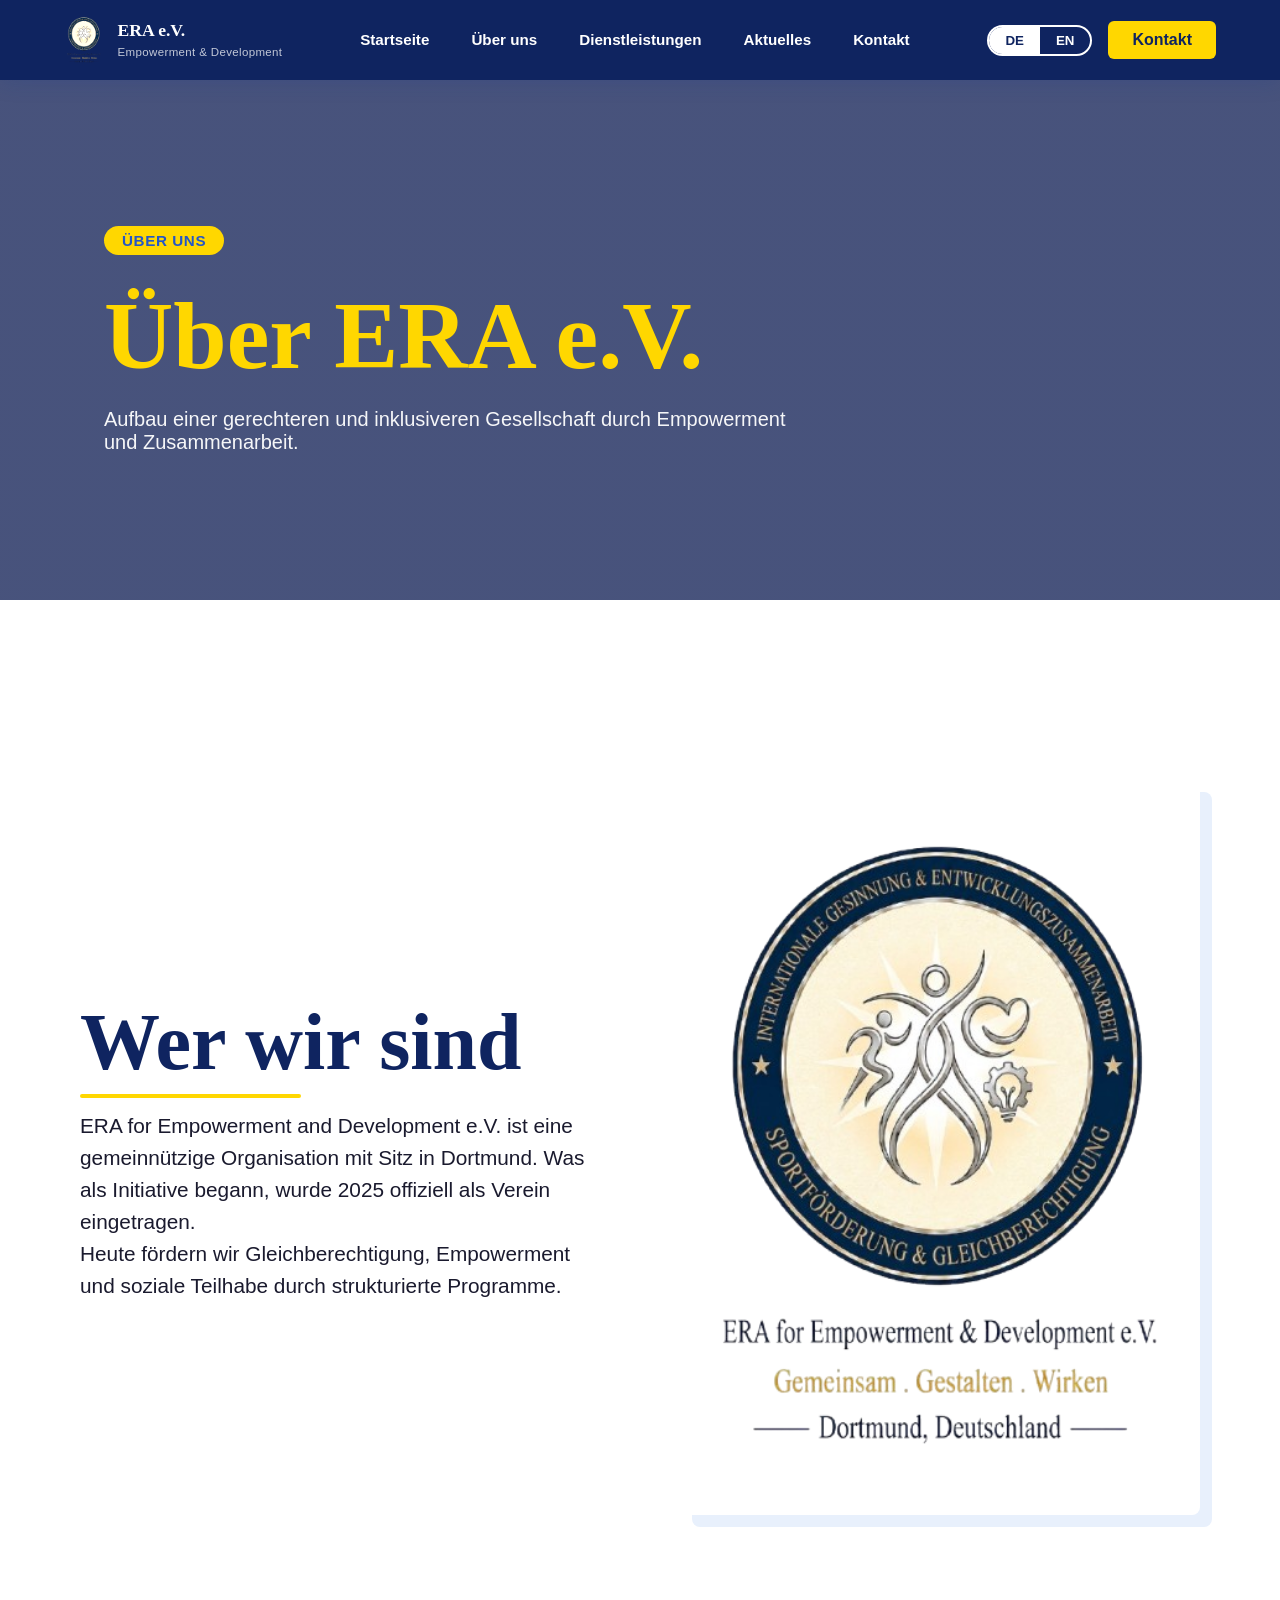
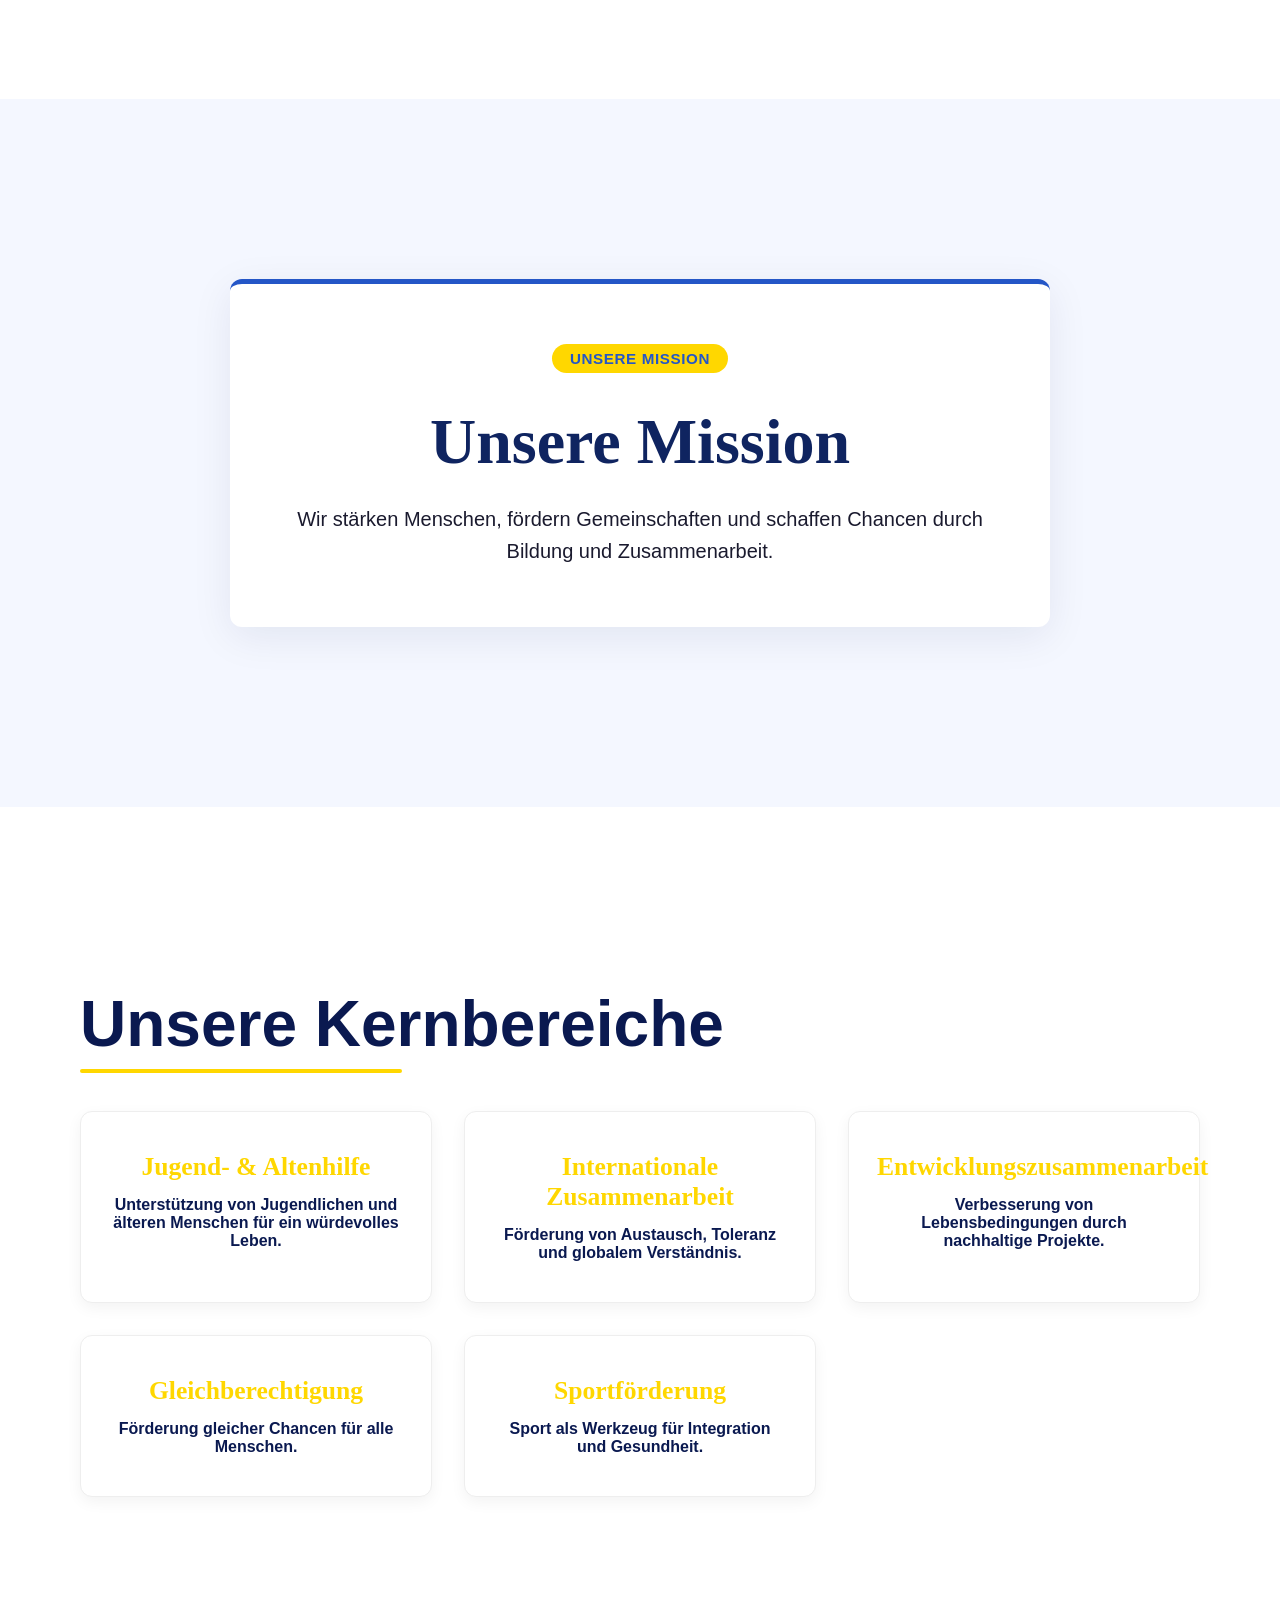
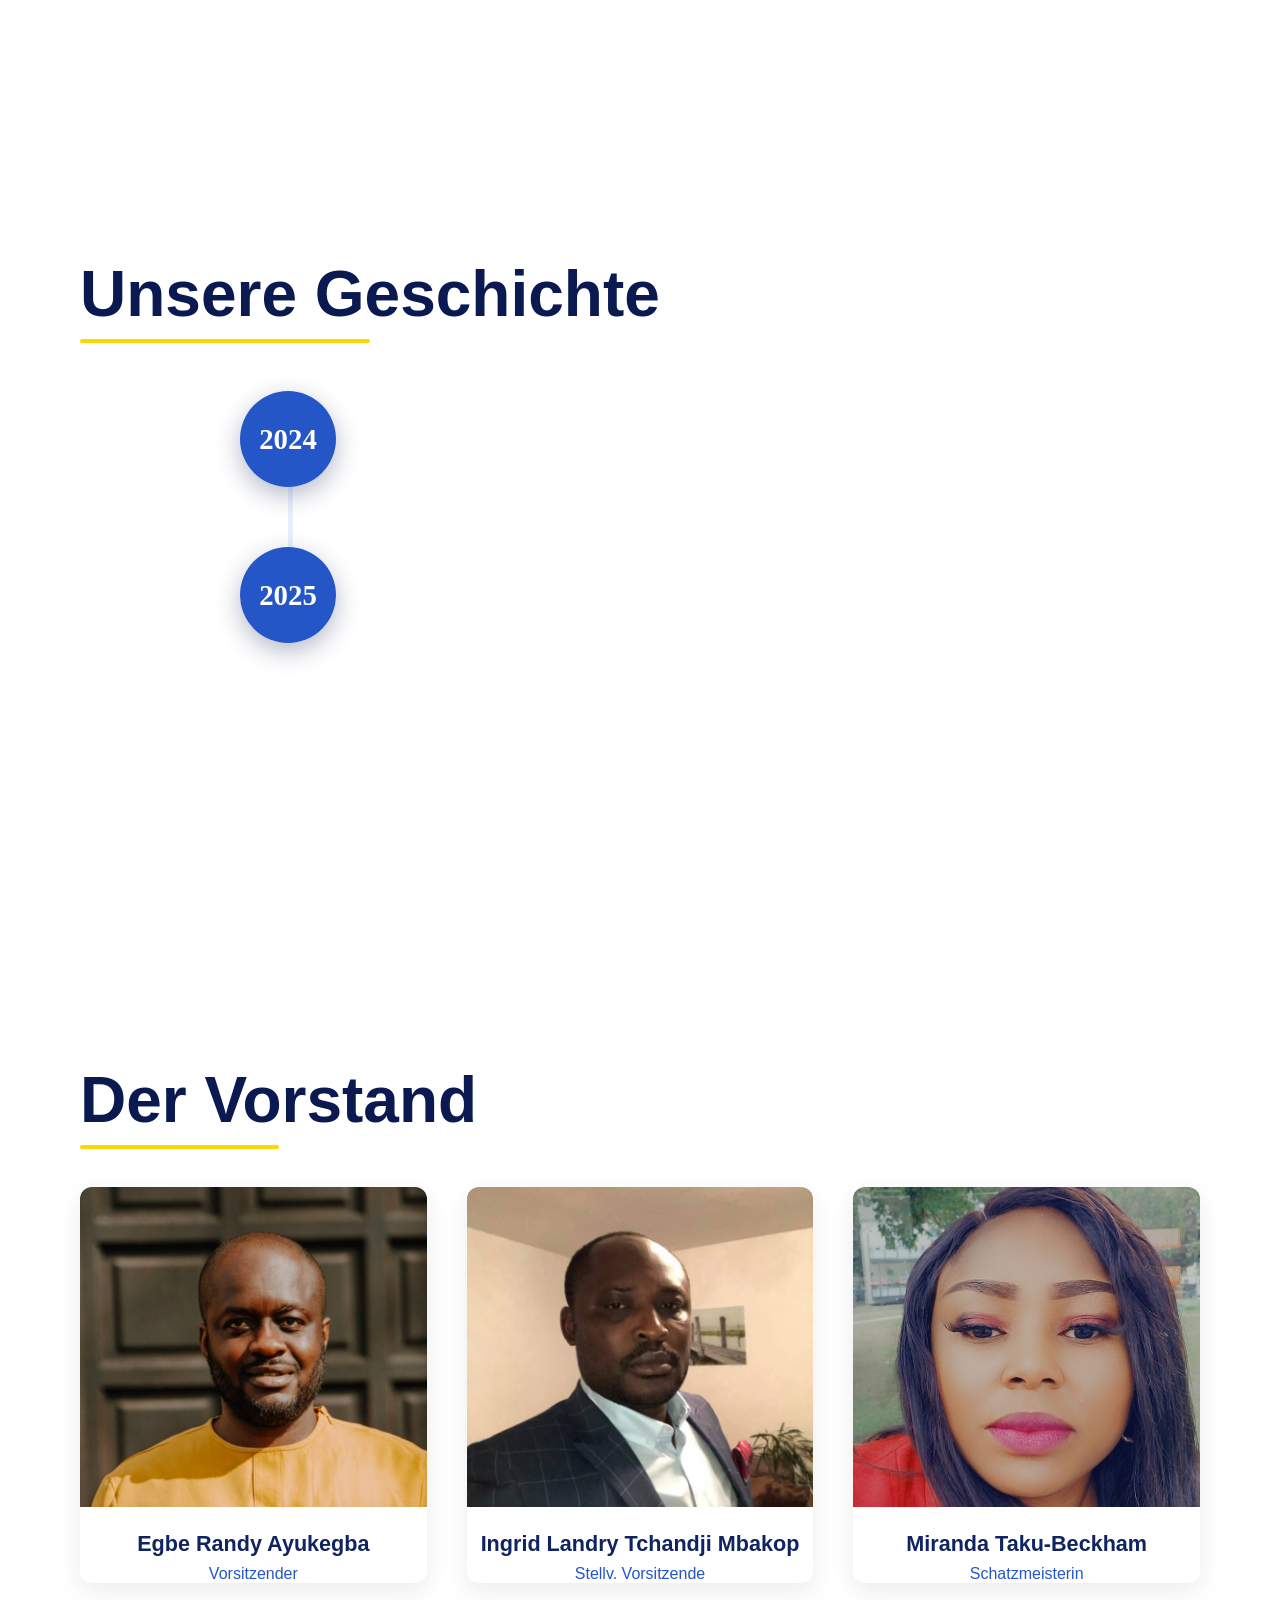
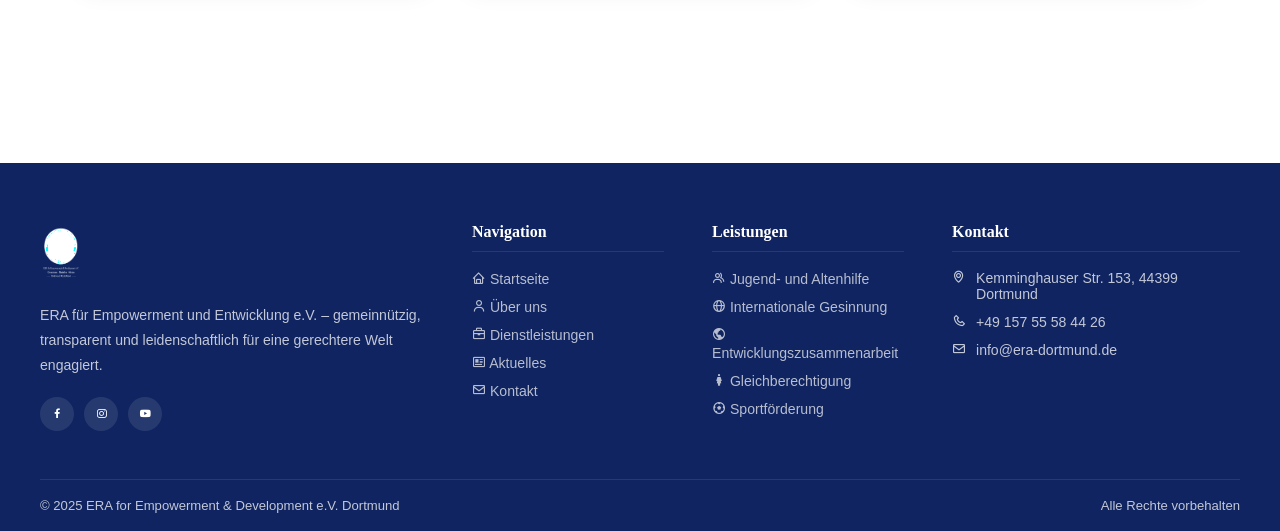
==== commit d91a8d61: "Clients Updates" ====
--- a/About.html
+++ b/About.html
@@ -1,42 +1,21 @@
 <!DOCTYPE html>
-<html lang="en">
+<html lang="de">
 <head>
     <meta charset="UTF-8">
     <meta name="viewport" content="width=device-width, initial-scale=1.0">
     <link rel="stylesheet" href="assets/css/style.css">
-    <link rel="shortcut icon" href="images/Logo.jpg" type="image/x-icon">
+    <link rel="shortcut icon" href="images/Logo -2.png" type="image/x-icon">
     <link href='https://unpkg.com/boxicons@2.1.4/css/boxicons.min.css' rel='stylesheet'>
     <title>ERA for Empowerment & Development e.V.</title>
 </head>
 <body>
-      <!-- TOPBAR -->
-    <div class="topbar">
-  <div class="topbar-inner">
-    <div class="topbar-left">
-      <span>
-        <svg viewBox="0 0 24 24" fill="none" stroke="currentColor" stroke-width="2"><path d="M22 16.92v3a2 2 0 01-2.18 2 19.79 19.79 0 01-8.63-3.07A19.5 19.5 0 013.07 9.81 19.79 19.79 0 0 0 .22 1.18 2 2 0 012.22 0h3a2 2 0 012 1.72 12.84 12.84 0 00.7 2.81 2 2 0 01-.45 2.11L6.91 7.91a16 16 0 006.16 6.16l.81-.81a2 2 0 012.11-.45 12.84 12.84 0 002.81.7A2 2 0 0122 16.92z"/></svg>
-        +49 157 55 58 44 26
-      </span>
-      <span>
-        <svg viewBox="0 0 24 24" fill="none" stroke="currentColor" stroke-width="2"><path d="M21 10c0 7-9 13-9 13s-9-6-9-13a9 9 0 0 1 18 0z"/><circle cx="12" cy="10" r="3"/></svg>
-        Kemminghauser Str. 153, 44399 Dortmund
-      </span>
-    </div>
-    <div class="topbar-right">
-      <a class="social-link" href="#" title="Facebook">f</a>
-      <a class="social-link" href="#" title="Instagram">in</a>
-      <a class="social-link" href="#" title="YouTube">▶</a>
-    </div>
-  </div>
-</div>
-
 <!-- NAVBAR -->
 <nav class="navbar">
   <div class="nav-inner">
     
     <!-- Logo -->
     <a href="index.html" class="nav-logo">
-      <img src="images/Logo.jpg" alt="ERA Logo">
+      <img src="images/Logo -2.png" alt="ERA Logo">
       <div class="nav-logo-text">
         <strong>ERA e.V.</strong>
         <span data-de="Empowerment & Development" data-en="Empowerment & Development">Empowerment & Development</span>
@@ -88,113 +67,164 @@
 </nav>
 
 <section class="about-hero">
-        <div class="hero-overlay">
-            <div class="hero-content">
-                <span class="section-tag" data-de="Über uns" data-en="About Us">Über uns</span>
-                <h1 data-de="About ERA e.V." data-en="About ERA e.V.">About ERA e.V.</h1>
-                <p data-de="Building a fairer and more inclusive society through empowerment and cooperation." 
-                   data-en="Building a fairer and more inclusive society through empowerment and cooperation.">
-                    Building a fairer and more inclusive society through empowerment and cooperation.
-                </p>
-            </div>
-        </div>
-    </section>
-
-    <!-- WHO WE ARE -->
-    <section class="about-section who-we-are">
-        <div class="section-inner">
-            <div class="about-grid">
-                <div class="about-text">
-                    <h2 data-de="Wer wir sind" data-en="Who We Are" class="gold-underline">Who We Are</h2>
-                    <p data-de="ERA for Empowerment and Development e.V. ist eine gemeinnützige Organisation mit Sitz in Dortmund. Was ursprünglich als engagierte Initiative begann, wurde im Jahr 2025 offiziell als eingetragener Verein (e.V.) gegründet." 
-                       data-en="ERA for Empowerment and Development e.V. is a nonprofit organization based in Dortmund. What started as a grassroots initiative was officially registered in 2025 as an association (e.V.).">
-                        ERA for Empowerment and Development e.V. is a nonprofit organization based in Dortmund. What started as a grassroots initiative was officially registered in 2025 as an association (e.V.).
-                    </p>
-                    <p data-de="Heute arbeiten wir daran, Gleichberechtigung, Empowerment und soziale Teilhabe durch strukturierte Gemeinschaftsprogramme zu fördern." 
-                       data-en="Today, we work to promote equality, empowerment, and social inclusion through structured community programs.">
-                        Today, we work to promote equality, empowerment, and social inclusion through structured community programs.
-                    </p>
-                </div>
-                <div class="about-img-wrap">
-                    <img src="images/Logo.jpg" alt="ERA Team" class="about-img-main">
-                </div>
-            </div>
-        </div>
-    </section>
-
-    <!-- MISSION -->
-    <section class="mission-section">
-        <div class="section-inner">
-            <div class="mission-box">
-                <span class="section-tag" data-de="Unsere Mission" data-en="Our Mission">Unsere Mission</span>
-                <h2 data-de="Our Mission" data-en="Our Mission">Our Mission</h2>
-                <p data-de="Unsere Mission ist es, Menschen zu stärken, Gemeinschaften zu festigen und gleiche Chancen durch Bildung, Zusammenarbeit und nachhaltige Entwicklungsinitiativen zu fördern." 
-                   data-en="Our mission is to empower individuals, strengthen communities, and promote equal opportunities through education, cooperation, and sustainable development initiatives.">
-                    Our mission is to empower individuals, strengthen communities, and promote equal opportunities through education, cooperation, and sustainable development initiatives.
-                </p>
-            </div>
-        </div>
-    </section>
-
-   <!-- CORE FOCUS -->
+    <div class="hero-overlay">
+        <div class="hero-content">
+
+            <span class="section-tag"
+                  data-de="Über uns"
+                  data-en="About Us">
+                  Über uns
+            </span>
+
+            <h1
+              data-de="Über ERA e.V."
+              data-en="About ERA e.V.">
+              Über ERA e.V.
+            </h1>
+
+            <p
+              data-de="Aufbau einer gerechteren und inklusiveren Gesellschaft durch Empowerment und Zusammenarbeit."
+              data-en="Building a fairer and more inclusive society through empowerment and cooperation.">
+              Building a fairer and more inclusive society through empowerment and cooperation.
+            </p>
+
+        </div>
+    </div>
+</section>
+
+<!-- WHO WE ARE -->
+<section class="about-section who-we-are">
+    <div class="section-inner">
+
+        <div class="about-grid">
+
+            <div class="about-text">
+
+                <h2 class="gold-underline"
+                    data-de="Wer wir sind"
+                    data-en="Who We Are">
+                    Who We Are
+                </h2>
+
+                <p
+                  data-de="ERA for Empowerment and Development e.V. ist eine gemeinnützige Organisation mit Sitz in Dortmund. Was als Initiative begann, wurde 2025 offiziell als Verein eingetragen."
+                  data-en="ERA for Empowerment and Development e.V. is a nonprofit organization based in Dortmund. What started as a grassroots initiative was officially registered in 2025 as an association (e.V.).">
+                  ERA for Empowerment and Development e.V. is a nonprofit organization based in Dortmund.
+                </p>
+
+                <p
+                  data-de="Heute fördern wir Gleichberechtigung, Empowerment und soziale Teilhabe durch strukturierte Programme."
+                  data-en="Today we promote equality, empowerment, and social inclusion through structured community programs.">
+                  Today we promote equality, empowerment, and social inclusion through structured community programs.
+                </p>
+
+            </div>
+
+            <div class="about-img-wrap">
+                <img src="images/Logo -2.png" alt="ERA e.V." class="about-img-main">
+            </div>
+
+        </div>
+
+    </div>
+</section>
+
+<!-- MISSION -->
+<section class="mission-section">
+    <div class="section-inner">
+
+        <div class="mission-box">
+
+            <span class="section-tag"
+                  data-de="Unsere Mission"
+                  data-en="Our Mission">
+                  Our Mission
+            </span>
+
+            <h2
+              data-de="Unsere Mission"
+              data-en="Our Mission">
+              Our Mission
+            </h2>
+
+            <p
+              data-de="Wir stärken Menschen, fördern Gemeinschaften und schaffen Chancen durch Bildung und Zusammenarbeit."
+              data-en="We empower individuals, strengthen communities, and promote equal opportunities through education and cooperation.">
+              We empower individuals, strengthen communities, and promote equal opportunities through education and cooperation.
+            </p>
+
+        </div>
+
+    </div>
+</section>
+
+<!-- CORE FOCUS -->
 <section class="core-focus">
     <div class="section-inner">
-        <h2 class="gold-underline" data-de="Unsere Kernbereiche" data-en="Our Core Focus">Our Core Focus</h2>
+
+        <h2 class="gold-underline"
+            data-de="Unsere Kernbereiche"
+            data-en="Our Core Focus">
+            Our Core Focus
+        </h2>
+
         <div class="focus-grid">
-            
-            <!-- Card 1 -->
+
             <div class="focus-card">
-                <div class="focus-icon"></div>
-                <h3 data-de="Jugend- & Altenhilfe" data-en="Youth & Senior Services">Youth & Senior Services</h3>
-                <p data-de="Wir schlagen Brücken zwischen den Generationen und fördern die persönliche Entwicklung junger Menschen sowie die soziale Teilhabe älterer Mitmenschen." 
-                   data-en="We bridge generations by supporting young people in developing skills and confidence while ensuring older adults remain socially included and active.">
-                    We bridge generations by supporting young people in developing skills and confidence while ensuring older adults remain socially included and active.
-                </p>
-            </div>
-
-            <!-- Card 2 -->
+                <h3 data-de="Jugend- & Altenhilfe" data-en="Youth & Senior Support">
+                    Youth & Senior Support
+                </h3>
+                <p data-de="Unterstützung von Jugendlichen und älteren Menschen für ein würdevolles Leben."
+                   data-en="Supporting young and older people for a dignified and active life.">
+                    Supporting young and older people for a dignified and active life.
+                </p>
+            </div>
+
             <div class="focus-card">
-                <div class="focus-icon"></div>
-                <h3 class="main-text" data-de="Internationale Gesinnung" data-en="International Cooperation">International Cooperation</h3>
-                <p data-de="Wir fördern Toleranz, interkulturellen Dialog und Völkerverständigung." 
-                   data-en="We promote cultural exchange, tolerance, and understanding between communities and countries.">
-                    We promote cultural exchange, tolerance, and understanding between communities and countries.
-                </p>
-            </div>
-
-            <!-- Card 3 -->
+                <h3 data-de="Internationale Zusammenarbeit" data-en="International Cooperation">
+                    International Cooperation
+                </h3>
+                <p data-de="Förderung von Austausch, Toleranz und globalem Verständnis."
+                   data-en="Promoting exchange, tolerance, and global understanding.">
+                    Promoting exchange, tolerance, and global understanding.
+                </p>
+            </div>
+
             <div class="focus-card">
-                <div class="focus-icon"></div>
-                <h3 data-de="Entwicklungszusammenarbeit" data-en="Development Cooperation">Development Cooperation</h3>
-                <p data-de="Wir engagieren uns für nachhaltige Partnerschaften und eine gerechtere Verteilung von Chancen." 
-                   data-en="We support projects that improve living conditions and encourage sustainable development.">
-                    We support projects that improve living conditions and encourage sustainable development.
-                </p>
-            </div>
-
-            <!-- Card 4 -->
+                <h3 data-de="Entwicklungszusammenarbeit" data-en="Development Cooperation">
+                    Development Cooperation
+                </h3>
+                <p data-de="Verbesserung von Lebensbedingungen durch nachhaltige Projekte."
+                   data-en="Improving living conditions through sustainable projects.">
+                    Improving living conditions through sustainable projects.
+                </p>
+            </div>
+
             <div class="focus-card">
-                <div class="focus-icon"></div>
-                <h3 data-de="Gleichberechtigung" data-en="Gender Equality">Gender Equality</h3>
-                <p data-de="Wir setzen uns aktiv für Chancengleichheit und gegen Diskriminierung ein." 
-                   data-en="We actively promote equal rights and opportunities for all individuals.">
-                    We actively promote equal rights and opportunities for all individuals.
-                </p>
-            </div>
-
-            <!-- Card 5 -->
+                <h3 data-de="Gleichberechtigung" data-en="Gender Equality">
+                    Gender Equality
+                </h3>
+                <p data-de="Förderung gleicher Chancen für alle Menschen."
+                   data-en="Promoting equal opportunities for all people.">
+                    Promoting equal opportunities for all people.
+                </p>
+            </div>
+
             <div class="focus-card">
-                <div class="focus-icon"></div>
-                <h3 data-de="Sportförderung" data-en="Sports Promotion">Sports Promotion</h3>
-                <p data-de="Sport als Werkzeug für Gesundheit, Teamgeist und soziale Integration." 
-                   data-en="We use sports as a tool for health, teamwork, discipline, and social inclusion.">
-                    We use sports as a tool for health, teamwork, discipline, and social inclusion.
-                </p>
-            </div>
-
-        </div>
+                <h3 data-de="Sportförderung" data-en="Sports Promotion">
+                    Sports Promotion
+                </h3>
+                <p data-de="Sport als Werkzeug für Integration und Gesundheit."
+                   data-en="Using sports as a tool for health and social inclusion.">
+                    Using sports as a tool for health and social inclusion.
+                </p>
+            </div>
+
+        </div>
+
     </div>
 </section>
+
 
    <!-- HISTORY TIMELINE -->
 <section class="history-section">
@@ -257,7 +287,7 @@
 
     <!-- ABOUT -->
     <div class="footer-about">
-      <img src="images/Logo.jpg" alt="Logo">
+      <img src="images/Logo -2.png" alt="Logo">
 
       <p data-de="ERA für Empowerment und Entwicklung e.V. – gemeinnützig, transparent und leidenschaftlich für eine gerechtere Welt engagiert."
          data-en="ERA for Empowerment and Development e.V. – nonprofit, transparent, and passionately committed to a more just world.">
--- a/assets/css/style.css
+++ b/assets/css/style.css
@@ -1,62 +1,104 @@
-  :root {
-    --blue: #1a3a8f;
-    --blue-dark: #0f2460;
-    --blue-mid: #2456c7;
-    --blue-light: #4a8cdb;
-    --blue-pale: #e8f0fc;
-    --accent: #e8a020;
-    --white: #ffffff;
-    --text: #1a1a2e;
-    --text-light: #4a4a6a;
-    --gray-bg: #f4f7ff;
-  }
-
-  * { margin: 0; padding: 0; box-sizing: border-box; }
-
-  html { scroll-behavior: smooth; }
-
-  body {
-    font-family: 'Source Sans 3', sans-serif;
-    color: var(--text);
-    overflow-x: hidden;
-  }
-
-  /* ===== TOP BAR ===== */
-  .topbar {
-    background: var(--blue-dark);
-    color: rgba(255,255,255,0.85);
-    font-size: 0.82rem;
-    padding: 8px 0;
-  }
-  .topbar-inner {
-    max-width: 1200px;
-    margin: 0 auto;
-    padding: 0 24px;
-    display: flex;
-    justify-content: space-between;
-    align-items: center;
-    flex-wrap: wrap;
-    gap: 8px;
-  }
-  .topbar-left { display: flex; gap: 24px; align-items: center; }
-  .topbar-left span { display: flex; align-items: center; gap: 6px; }
-  .topbar-left svg { width: 14px; height: 14px; opacity: 0.7; }
-  .topbar-right { display: flex; gap: 12px; align-items: center; }
-  .social-link {
-    width: 28px; height: 28px;
-    background: rgba(255,255,255,0.1);
-    border-radius: 50%;
-    display: flex; align-items: center; justify-content: center;
-    color: white; text-decoration: none;
-    transition: background 0.2s;
-    font-size: 0.75rem; font-weight: 700;
-  }
-  .social-link:hover { background: var(--accent); }
-
- /* ===== NAVBAR RESPONSIVE ===== */
+/* ============================================================
+   STYLES.CSS
+   1. Design Tokens
+   2. Global Resets & Base
+   3. Layout: Topbar
+   4. Layout: Navbar (Desktop)
+   5. Layout: Mobile Menu
+   6. Hero
+   7. Stats Bar
+   8. Section Helpers (reusable)
+   9. About / Who We Are
+  10. Mission Box
+  11. Core Focus / Cards
+  12. Timeline
+  13. Board
+  14. Services
+  15. Impact Banner
+  16. Gallery
+  17. News Preview
+  18. CTA Banner
+  19. Contact
+  20. Footer
+  21. Buttons (shared)
+  22. Animations (@keyframes)
+  23. Responsive (992px -> 768px -> 640px -> 480px, plus 993px+)
+============================================================ */
+
+
+/* ============================================================
+   1. DESIGN TOKENS
+============================================================ */
+:root {
+  --blue: #1a3a8f;
+  --blue-dark: #0f2460;
+  --blue-mid: #2456c7;
+  --blue-light: #4a8cdb;
+  --blue-pale: #e8f0fc;
+  --accent: #e8a020;
+  --white: #ffffff;
+  --text: #1a1a2e;
+  --text-light: #4a4a6a;
+  --gray-bg: #f4f7ff;
+}
+
+
+/* ============================================================
+   2. GLOBAL RESETS & BASE
+============================================================ */
+* { margin: 0; padding: 0; box-sizing: border-box; }
+
+html { scroll-behavior: smooth; }
+
+body {
+  font-family: 'Source Sans 3', sans-serif;
+  color: var(--text);
+  overflow-x: hidden;
+}
+
+
+/* ============================================================
+   3. TOPBAR
+============================================================ */
+.topbar {
+  background: var(--blue-dark);
+  color: rgba(255,255,255,0.85);
+  font-size: 0.82rem;
+  padding: 8px 0;
+}
+.topbar-inner {
+  max-width: 1200px;
+  margin: 0 auto;
+  padding: 0 24px;
+  display: flex;
+  justify-content: space-between;
+  align-items: center;
+  flex-wrap: wrap;
+  gap: 8px;
+}
+.topbar-left { display: flex; gap: 24px; align-items: center; }
+.topbar-left span { display: flex; align-items: center; gap: 6px; }
+.topbar-left svg { width: 14px; height: 14px; opacity: 0.7; }
+.topbar-right { display: flex; gap: 12px; align-items: center; }
+
+.social-link {
+  width: 28px; height: 28px;
+  background: rgba(255,255,255,0.1);
+  border-radius: 50%;
+  display: flex; align-items: center; justify-content: center;
+  color: white; text-decoration: none;
+  transition: background 0.2s;
+  font-size: 0.75rem; font-weight: 700;
+}
+.social-link:hover { background: gold; }
+
+
+/* ============================================================
+   4. NAVBAR (Desktop)
+============================================================ */
 .navbar {
-  background: white;
-  box-shadow: 0 2px 20px rgba(26,58,143,0.1);
+  background: var(--blue-dark);
+  box-shadow: 0 2px 20px rgba(26,58,143,0.2);
   position: sticky;
   top: 0;
   z-index: 1000;
@@ -80,28 +122,24 @@
   text-decoration: none;
   z-index: 10;
 }
-
 .nav-logo img {
   height: 56px;
   width: auto;
-}
-
+  filter: brightness(1.1);
+}
 .nav-logo-text { line-height: 1.2; }
-
 .nav-logo-text strong {
   display: block;
   font-family: 'Playfair Display', serif;
   font-size: 1.1rem;
-  color: var(--blue-dark);
-}
-
+  color: white;
+}
 .nav-logo-text span {
   font-size: 0.72rem;
-  color: var(--text-light);
+  color: rgba(255,255,255,0.75);
   letter-spacing: 0.03em;
 }
 
-/* ====================== DESKTOP NAV ====================== */
 .nav-links {
   display: flex;
   gap: 10px;
@@ -110,21 +148,17 @@
   margin: 0;
   padding: 0;
 }
-
 .nav-links a {
   text-decoration: none;
-  color: var(--text);
+  color: white;
   font-weight: 600;
   font-size: 0.95rem;
   padding: 10px 16px;
   position: relative;
   transition: color 0.3s ease;
 }
-
 .nav-links a:hover,
-.nav-links a.active {
-  color: var(--blue-mid);
-}
+.nav-links a.active { color: gold; }
 
 .nav-links a::after {
   content: '';
@@ -134,16 +168,12 @@
   bottom: 6px;
   left: 50%;
   transform: translateX(-50%);
-  background: var(--blue-mid);
+  background: gold;
   transition: width 0.3s ease;
 }
-
 .nav-links a:hover::after,
-.nav-links a.active::after {
-  width: 70%;
-}
-
-/* Nav Right */
+.nav-links a.active::after { width: 70%; }
+
 .nav-right {
   display: flex;
   align-items: center;
@@ -152,41 +182,38 @@
 
 .lang-switcher {
   display: flex;
-  border: 2px solid var(--blue);
+  border: 2px solid white;
   border-radius: 24px;
   overflow: hidden;
 }
-
 .lang-btn {
   padding: 6px 16px;
   background: transparent;
   border: none;
   cursor: pointer;
-  color: var(--blue);
+  color: white;
   font-weight: 700;
 }
-
 .lang-btn.active {
-  background: var(--blue);
-  color: white;
+  background: white;
+  color: var(--blue-dark);
 }
 
 .donate-btn {
-  background: var(--accent);
-  color: white;
+  background: gold;
+  color: var(--blue-dark);
   padding: 10px 24px;
   border-radius: 6px;
   font-weight: 700;
   text-decoration: none;
   transition: all 0.3s;
 }
-
 .donate-btn:hover {
-  background: #d98f1a;
+  background: #ffd700;
   transform: translateY(-2px);
 }
 
-/* Hamburger */
+/* Hamburger - Visible on dark navbar */
 .hamburger {
   display: none;
   flex-direction: column;
@@ -196,16 +223,22 @@
   cursor: pointer;
   padding: 6px;
 }
-
 .hamburger span {
   display: block;
   width: 26px;
   height: 2.5px;
-  background: var(--blue-dark);
-  transition: all 0.3s;
-}
-
-/* ====================== MOBILE MENU ====================== */
+  background: white;
+  transition: all 0.3s ease;
+  border-radius: 2px;
+}
+.hamburger:hover span { 
+  background: gold; 
+}
+
+
+/* ============================================================
+   5. MOBILE MENU
+============================================================ */
 .mobile-menu {
   position: fixed;
   top: 0;
@@ -219,12 +252,9 @@
   transition: left 0.45s cubic-bezier(0.32, 0.72, 0, 1);
   z-index: 999;
   overflow-y: auto;
-  /* Removed box-shadow as requested */
-}
-
-.mobile-menu.open {
-  left: 0;
-}
+  box-shadow: 0 0 0 100vw rgba(0,0,0,0.35);
+}
+.mobile-menu.open { left: 0; }
 
 .close-btn {
   position: absolute;
@@ -237,15 +267,13 @@
   cursor: pointer;
 }
 
-/* Mobile Nav Links - Increased spacing */
 .mobile-menu .nav-links {
   display: flex;
   flex-direction: column;
   width: 100%;
-  gap: 24px;           /* Increased spacing */
+  gap: 24px;
   margin: 30px 0;
 }
-
 .mobile-menu .nav-links a {
   font-size: 1.28rem;
   padding: 14px 0;
@@ -253,61 +281,38 @@
   border-bottom: 1px solid #f0f0f0;
   transition: all 0.2s ease;
 }
-
 .mobile-menu .nav-links a:hover {
-  color: var(--blue-mid);
+  color: gold;
   padding-left: 16px;
 }
 
-/* Mobile Language */
+/* Mobile Language Switcher - Updated Active State */
 .lang-switcher-mobile {
   margin-top: 40px;
   display: flex;
   justify-content: center;
 }
-
-/* ====================== RESPONSIVE ====================== */
-@media (max-width: 992px) {
-  .nav-links {          /* Desktop version hidden on mobile */
-    display: none;
-  }
-
-  .hamburger {
-    display: flex;
-  }
-
-  .lang-switcher {
-    display: none;
-  }
-}
-
-@media (min-width: 993px) {
-  .mobile-menu {
-    display: none;
-  }
-}
-
-/* ====================== RESPONSIVE ====================== */
-@media (max-width: 992px) {
-  .nav-links {
-    display: none;           /* Desktop only */
-  }
-
-  .hamburger {
-    display: flex;
-  }
-
-  .lang-switcher {
-    display: none;
-  }
-}
-
-@media (min-width: 993px) {
-  .mobile-menu {
-    display: none;
-  }
-}
- /* ===== HERO SECTION - RESPONSIVE ===== */
+.lang-switcher-mobile .lang-switcher {
+  border: 2px solid var(--blue-mid);
+  border-radius: 30px;
+  overflow: hidden;
+  background: #f8f9fc;
+}
+.lang-switcher-mobile .lang-btn {
+  padding: 10px 22px;
+  font-weight: 700;
+  color: var(--blue-dark);
+}
+.lang-switcher-mobile .lang-btn.active {
+  background: gold;
+  color: var(--blue-dark);
+  box-shadow: 0 2px 8px rgba(232, 160, 32, 0.3);
+}
+
+
+/* ============================================================
+   6. HERO
+============================================================ */
 .hero {
   position: relative;
   height: 88vh;
@@ -317,54 +322,37 @@
   align-items: center;
 }
 
-.hero-slides { 
-  position: absolute; 
-  inset: 0; 
-}
-
+.hero-slides { position: absolute; inset: 0; }
 .hero-slide {
-  position: absolute; 
-  inset: 0;
-  opacity: 0; 
+  position: absolute; inset: 0;
+  opacity: 0;
   transition: opacity 1s ease;
 }
-
-.hero-slide.active { 
-  opacity: 1; 
-}
-
+.hero-slide.active { opacity: 1; }
 .hero-slide img {
-  width: 100%; 
-  height: 100%; 
-  object-fit: cover;
-}
-
+  width: 100%; height: 100%; object-fit: cover;
+}
 .hero-slide::after {
   content: '';
-  position: absolute; 
-  inset: 0;
+  position: absolute; inset: 0;
   background: linear-gradient(105deg, rgba(10,25,80,0.82) 0%, rgba(10,25,80,0.45) 60%, transparent 100%);
 }
 
 .hero-content {
-  position: relative; 
-  z-index: 2;
-  max-width: 1200px; 
-  margin: 0 auto; 
+  position: relative; z-index: 2;
+  max-width: 1200px;
+  margin: 0 auto;
   padding: 0 24px;
   width: 100%;
 }
 
 .hero-tag {
   display: inline-block;
-  background: var(--accent);
+  background: gold;
   color: white;
-  font-size: 0.78rem; 
-  font-weight: 700;
-  letter-spacing: 0.12em; 
-  text-transform: uppercase;
-  padding: 6px 16px; 
-  border-radius: 4px;
+  font-size: 0.78rem; font-weight: 700;
+  letter-spacing: 0.12em; text-transform: uppercase;
+  padding: 6px 16px; border-radius: 4px;
   margin-bottom: 20px;
   animation: fadeUp 0.8s ease both;
 }
@@ -379,11 +367,7 @@
   margin-bottom: 24px;
   animation: fadeUp 0.8s 0.15s ease both;
 }
-
-.hero-title em { 
-  color: var(--accent); 
-  font-style: normal; 
-}
+.hero-title em { color: gold; font-style: normal; }
 
 .hero-subtitle {
   color: rgba(255,255,255,0.9);
@@ -395,13 +379,846 @@
 }
 
 .hero-ctas {
-  display: flex; 
-  gap: 16px; 
+  display: flex; gap: 16px; flex-wrap: wrap;
+  animation: fadeUp 0.8s 0.45s ease both;
+}
+
+/* Hero slide dots */
+.hero-dots {
+  position: absolute; bottom: 28px; left: 50%;
+  transform: translateX(-50%);
+  display: flex; gap: 8px; z-index: 10;
+}
+.hero-dot {
+  width: 8px; height: 8px; border-radius: 50%;
+  background: rgba(255,255,255,0.4);
+  cursor: pointer;
+  transition: background 0.2s, transform 0.2s;
+  border: none;
+}
+.hero-dot.active {
+  background: gold;
+  transform: scale(1.3);
+}
+
+
+/* ============================================================
+   7. STATS BAR
+============================================================ */
+.stats-bar {
+  background: var(--blue-dark);
+  padding: 32px 24px;
+}
+.stats-inner {
+  max-width: 1200px; margin: 0 auto;
+  display: grid; grid-template-columns: repeat(4, 1fr);
+  gap: 24px;
+}
+.stat-item { text-align: center; color: white; }
+.stat-num {
+  font-family: 'Playfair Display', serif;
+  font-size: 2.4rem; font-weight: 900;
+  color: gold;
+  line-height: 1;
+}
+.stat-label {
+  font-size: 0.82rem; letter-spacing: 0.08em;
+  text-transform: uppercase; opacity: 0.75;
+  margin-top: 6px;
+}
+
+
+/* ============================================================
+   8. SECTION HELPERS
+============================================================ */
+section { padding: 80px 24px; }
+
+.section-inner {
+  max-width: 1200px;
+  margin: 0 auto;
+  padding: 100px 40px;
+}
+.section-inner h2 {
+  font-size: 4rem;
+  color: #0A1950;
+}
+
+.section-tag {
+  display: inline-block;
+  background: gold;
+  color: var(--blue-mid);
+  font-weight: 600;
+  padding: 6px 18px;
+  border-radius: 30px;
+  font-size: 0.95rem;
+  margin-bottom: 12px;
+  letter-spacing: 0.04em;
+  text-transform: uppercase;
+}
+
+.section-title {
+  font-family: 'Playfair Display', serif;
+  font-size: clamp(1.8rem, 3vw, 2.6rem);
+  font-weight: 700;
+  line-height: 1.25;
+  color: var(--blue-dark);
+  margin-bottom: 16px;
+}
+.section-title em { color: var(--blue-mid); font-style: normal; }
+
+.section-lead {
+  color: var(--text-light);
+  font-size: 1.05rem;
+  line-height: 1.75;
+  max-width: 640px;
+}
+
+.divider {
+  width: 56px; height: 4px;
+  background: gold;
+  border-radius: 2px;
+  margin: 16px 0;
+}
+
+.gold-underline {
+  position: relative;
+  display: inline-block;
+}
+.gold-underline::after {
+  content: '';
+  position: absolute;
+  bottom: -12px;
+  left: 0;
+  width: 50%;
+  height: 4px;
+  background: gold;
+  border-radius: 2px;
+}
+
+
+/* ============================================================
+   9. ABOUT / WHO WE ARE
+============================================================ */
+.about-hero {
+  height: 520px;
+  background: linear-gradient(rgba(10,25,80,0.75), rgba(10,25,80,0.75)),
+              url('https://via.placeholder.com/1920x520/0A1950/FFFFFF?text=ERA+Community') center/cover no-repeat;
+  display: flex;
+  align-items: center;
+  color: white;
+  position: relative;
+}
+.hero-overlay {
+  max-width: 1200px;
+  margin: 0 auto;
+  padding: 0 40px;
+  width: 100%;
+}
+.hero-content h1 {
+  font-family: 'Playfair Display', serif;
+  font-size: 6rem;
+  color: gold;
+  margin: 16px 0 20px;
+  line-height: 1.1;
+}
+.hero-content p {
+  font-size: 1.25rem;
+  max-width: 700px;
+  opacity: 0.95;
+}
+
+.who-we-are .about-grid {
+  display: grid;
+  grid-template-columns: 1fr 1fr;
+  gap: 80px;
+  align-items: center;
+}
+.about-img-main {
+  width: 100%;
+  border-radius: 8px;
+  box-shadow: 12px 12px 0 var(--blue-pale);
+}
+.about-text h2 {
+  font-family: 'Playfair Display', serif;
+  font-size: 5rem;
+  color: var(--blue-dark);
+  margin-bottom: 24px;
+  line-height: 1.1;
+}
+.about-text p {
+  font-size: 1.3rem;
+  line-height: 2rem;
+}
+
+/* Intro grid (alternate about-style block) */
+.intro-grid {
+  display: grid;
+  grid-template-columns: 1fr 1fr;
+  gap: 60px;
+  align-items: center;
+  max-width: 1200px;
+  margin: 0 auto;
+  padding: 0 24px;
+}
+.intro-text { padding-right: 20px; }
+.intro-text h2 {
+  font-size: clamp(2.8rem, 5vw, 4rem);
+  line-height: 1.15;
+  color: #0f2460;
+  margin-bottom: 24px;
+}
+.intro-text p {
+  font-size: 1.25rem;
+  line-height: 1.8;
+  color: #333;
+}
+.intro-image { position: relative; }
+.intro-img {
+  width: 100%;
+  height: 520px;
+  object-fit: cover;
+  border-radius: 20px;
+  box-shadow: 24px 24px 0 var(--blue-pale);
+  transition: transform 0.6s ease;
+}
+.intro-img:hover { transform: scale(1.04); }
+
+
+/* ============================================================
+   10. MISSION BOX
+============================================================ */
+.mission-section { background: var(--gray-bg); }
+
+.mission-box {
+  max-width: 820px;
+  margin: 0 auto;
+  background: white;
+  padding: 60px 50px;
+  border-radius: 12px;
+  text-align: center;
+  box-shadow: 0 10px 40px rgba(10,25,80,0.08);
+  border-top: 5px solid var(--blue-mid);
+}
+.mission-box h2 {
+  font-family: 'Playfair Display', serif;
+  font-size: 4rem;
+  color: var(--blue-dark);
+  margin: 20px 0 24px;
+}
+.mission-box p {
+  font-size: 1.25rem;
+  line-height: 2rem;
+}
+
+
+/* ============================================================
+   11. CORE FOCUS / CARDS
+============================================================ */
+.core-focus { background: white; }
+
+.card-grid {
+  display: grid;
+  grid-template-columns: repeat(auto-fit, minmax(320px, 1fr));
+  gap: 28px;
+  margin-top: 40px;
+}
+.card {
+  background: white;
+  padding: 32px 28px;
+  border-radius: 16px;
+  box-shadow: 0 10px 30px rgba(26,58,143,0.08);
+  transition: all 0.4s ease;
+  text-align: center;
+  border-top: 5px solid gold;
+}
+.card:hover {
+  transform: translateY(-12px);
+  box-shadow: 0 25px 50px rgba(26,58,143,0.15);
+}
+.card-icon {
+  font-size: 3.2rem;
+  margin-bottom: 18px;
+  display: block;
+}
+.card h3 {
+  margin-bottom: 14px;
+  color: var(--blue-dark);
+  font-size: 1.35rem;
+}
+.card p {
+  color: var(--text-light);
+  font-size: 0.98rem;
+  line-height: 1.75;
+}
+
+.focus-grid {
+  display: grid;
+  grid-template-columns: repeat(auto-fit, minmax(320px, 1fr));
+  gap: 32px;
+  margin-top: 50px;
+}
+.focus-card {
+  background: #fff;
+  border: 1px solid #eee;
+  border-radius: 12px;
+  padding: 40px 28px;
+  text-align: center;
+  transition: all 0.4s cubic-bezier(0.4, 0, 0.2, 1);
+  box-shadow: 0 5px 15px rgba(0,0,0,0.05);
+}
+.focus-card:hover {
+  transform: translateY(-12px) scale(1.03);
+  box-shadow: 0 20px 40px rgba(26,58,143,0.15);
+  border-color: gold;
+}
+.focus-icon {
+  font-size: 3.2rem;
+  margin-bottom: 24px;
+  transition: transform 0.4s ease;
+}
+.focus-card:hover .focus-icon {
+  transform: scale(1.15) rotate(8deg);
+}
+.focus-card h3 {
+  font-family: 'Playfair Display', serif;
+  color: gold;
+  margin-bottom: 14px;
+  font-size: 1.6rem;
+}
+.focus-card p {
+  font-size: 1rem;
+  font-weight: bold;
+  color: #0A1950;
+}
+.main-text {
+  font-size: 6rem;
+  font-weight: bold;
+  color: #0A1950;
+  line-height: 1;
+}
+
+
+/* ============================================================
+   12. TIMELINE
+============================================================ */
+.timeline {
+  max-width: 800px;
+  margin: 60px auto;
+  position: relative;
+}
+.timeline::before {
+  content: '';
+  position: absolute;
+  left: 48px;
+  top: 0; bottom: 0;
+  width: 5px;
+  background: var(--blue-pale);
+  border-radius: 10px;
+}
+.timeline-item {
+  position: relative;
+  margin-bottom: 60px;
+  display: flex;
+  align-items: flex-start;
+  gap: 40px;
+}
+.year {
+  width: 96px; height: 96px;
+  background: var(--blue-mid);
+  color: white;
+  border-radius: 50%;
+  display: flex; align-items: center; justify-content: center;
+  font-family: 'Playfair Display', serif;
+  font-size: 1.8rem; font-weight: 700;
+  flex-shrink: 0;
+  cursor: pointer;
+  transition: all 0.3s ease;
+  box-shadow: 0 8px 25px rgba(10,25,80,0.3);
+}
+.year:hover {
+  background: gold;
+  transform: scale(1.1);
+}
+.timeline-content {
+  flex: 1;
+  opacity: 0;
+  max-height: 0;
+  overflow: hidden;
+  transition: all 0.4s ease;
+  padding-top: 12px;
+}
+.timeline-item:hover .timeline-content {
+  opacity: 1;
+  max-height: 300px;
+}
+.timeline-content p {
+  background: white;
+  padding: 24px 28px;
+  border-radius: 10px;
+  box-shadow: 0 8px 25px rgba(0,0,0,0.08);
+  line-height: 1.7;
+  font-size: 1.1rem;
+  color: #0A1950;
+}
+
+
+/* ============================================================
+   13. BOARD
+============================================================ */
+.board { background: white; }
+
+.board-grid {
+  display: grid;
+  grid-template-columns: repeat(3, 1fr);
+  gap: 40px;
+  margin-top: 50px;
+}
+.board-card {
+  background: white;
+  text-align: center;
+  border-radius: 12px;
+  overflow: hidden;
+  box-shadow: 0 8px 25px rgba(0,0,0,0.08);
+  transition: transform 0.3s ease;
+}
+.board-card:hover { transform: translateY(-8px); }
+.board-card img {
+  width: 100%;
+  height: 320px;
+  object-fit: cover;
+}
+.board-card h3 {
+  margin: 20px 0 8px;
+  color: var(--blue-dark);
+  font-size: 1.35rem;
+}
+.board-card span {
+  color: var(--blue-mid);
+  font-weight: 500;
+}
+
+
+/* ============================================================
+   14. SERVICES
+============================================================ */
+.services { background: white; }
+
+.services-grid {
+  display: grid;
+  grid-template-columns: repeat(auto-fit, minmax(320px, 1fr));
+  gap: 28px;
+  margin-top: 48px;
+}
+.service-card {
+  background: var(--gray-bg);
+  border-radius: 6px;
+  padding: 32px 28px;
+  border-top: 4px solid transparent;
+  transition: border-color 0.25s, transform 0.25s, box-shadow 0.25s;
+  cursor: default;
+}
+.service-card:hover {
+  border-top-color: var(--blue-mid);
+  transform: translateY(-6px);
+  box-shadow: 0 16px 40px rgba(26,58,143,0.12);
+}
+.service-icon {
+  width: 56px; height: 56px;
+  background: var(--blue-pale);
+  border-radius: 12px;
+  display: flex; align-items: center; justify-content: center;
+  margin-bottom: 20px;
+  font-size: 1.6rem;
+}
+.service-card h3 {
+  font-family: 'Playfair Display', serif;
+  font-size: 1.15rem;
+  color: var(--blue-dark);
+  margin-bottom: 12px;
+}
+.service-card p {
+  color: var(--text-light);
+  font-size: 0.93rem;
+  line-height: 1.7;
+}
+
+
+/* ============================================================
+   15. IMPACT BANNER
+============================================================ */
+.impact-banner {
+  background: linear-gradient(135deg, var(--blue-dark) 0%, var(--blue-mid) 100%);
+  padding: 80px 24px;
+  position: relative;
+  overflow: hidden;
+}
+.impact-banner::before {
+  content: '';
+  position: absolute; top: -80px; right: -80px;
+  width: 400px; height: 400px;
+  background: rgba(255,255,255,0.04);
+  border-radius: 50%;
+}
+.impact-banner-inner {
+  max-width: 1200px;
+  margin: 0 auto;
+  display: flex;
+  align-items: center;
+  justify-content: space-between;
+  gap: 48px;
   flex-wrap: wrap;
-  animation: fadeUp 0.8s 0.45s ease both;
-}
-
-.btn-primary, .btn-outline {
+}
+.impact-text {
+  color: white;
+  max-width: 520px;
+}
+.impact-text .section-tag { color: gold; }
+.impact-text .section-title { color: white; }
+.impact-text .section-lead {
+  color: rgba(255,255,255,0.8);
+  max-width: 100%;
+}
+
+
+/* ============================================================
+   16. GALLERY
+============================================================ */
+.gallery {
+  background: var(--gray-bg);
+  padding: 80px 24px;
+}
+.gallery-grid {
+  display: grid;
+  grid-template-columns: repeat(auto-fit, minmax(280px, 1fr));
+  gap: 20px;
+  margin-top: 48px;
+}
+.gallery-item {
+  border-radius: 12px;
+  overflow: hidden;
+  position: relative;
+  box-shadow: 0 8px 25px rgba(26,58,143,0.08);
+  transition: transform 0.4s ease, box-shadow 0.4s ease;
+}
+.gallery-item:hover {
+  transform: translateY(-8px);
+  box-shadow: 0 20px 40px rgba(26,58,143,0.15);
+}
+.gallery-item img {
+  width: 100%;
+  height: 260px;
+  object-fit: cover;
+  display: block;
+  transition: transform 0.5s ease;
+}
+.gallery-item:hover img { transform: scale(1.08); }
+
+.gallery .section-title {
+  font-size: clamp(2.2rem, 5vw, 3.2rem);
+  line-height: 1.15;
+}
+.gallery .section-tag { font-size: 0.9rem; }
+
+
+/* ============================================================
+   17. NEWS PREVIEW
+============================================================ */
+.news { background: var(--gray-bg); }
+
+.news-grid {
+  display: grid;
+  grid-template-columns: repeat(3, 1fr);
+  gap: 28px;
+  margin-top: 48px;
+}
+.news-card {
+  background: white;
+  border-radius: 6px;
+  overflow: hidden;
+  box-shadow: 0 2px 16px rgba(26,58,143,0.06);
+  transition: transform 0.25s, box-shadow 0.25s;
+}
+.news-card:hover {
+  transform: translateY(-5px);
+  box-shadow: 0 12px 40px rgba(26,58,143,0.14);
+}
+.news-img { height: 200px; overflow: hidden; }
+.news-img img { width: 100%; height: 100%; object-fit: cover; }
+.news-body { padding: 24px; }
+.news-date {
+  font-size: 0.78rem;
+  color: var(--blue-mid);
+  font-weight: 600;
+  letter-spacing: 0.06em;
+  margin-bottom: 8px;
+}
+.news-body h3 {
+  font-family: 'Playfair Display', serif;
+  font-size: 1.05rem;
+  color: var(--blue-dark);
+  margin-bottom: 10px;
+  line-height: 1.4;
+}
+.news-body p {
+  font-size: 0.88rem;
+  color: var(--text-light);
+  line-height: 1.65;
+}
+.read-more {
+  display: inline-flex;
+  align-items: center;
+  gap: 6px;
+  color: var(--blue-mid);
+  font-weight: 700;
+  font-size: 0.85rem;
+  text-decoration: none;
+  margin-top: 14px;
+  transition: gap 0.2s;
+}
+.read-more:hover { gap: 10px; }
+
+
+/* ============================================================
+   18. CTA BANNER
+============================================================ */
+.cta-banner {
+  width: 100%;
+  padding: 100px 20px;
+  background: linear-gradient(135deg, #0f4c81 0%, #1a6a9c 100%);
+  color: white;
+  text-align: center;
+  position: relative;
+  overflow: hidden;
+}
+.cta-banner::before {
+  content: '';
+  position: absolute;
+  top: -50%; left: -50%;
+  width: 200%; height: 200%;
+  background: radial-gradient(circle, rgba(255,255,255,0.1) 0%, transparent 70%);
+  animation: shine 15s linear infinite;
+  pointer-events: none;
+}
+.cta-content {
+  max-width: 800px;
+  margin: 0 auto;
+  display: flex;
+  flex-direction: column;
+  align-items: center;
+  gap: 2rem;
+}
+.cta-heading {
+  font-family: 'Playfair Display', serif;
+  font-size: 3.2rem;
+  line-height: 1.2;
+  margin-bottom: 20px;
+  font-weight: 700;
+}
+.cta-subtext {
+  font-family: 'Inter', sans-serif;
+  font-size: 1.25rem;
+  opacity: 0.95;
+  margin: 0 auto 40px;
+  max-width: 600px;
+}
+.cta-text p {
+  margin-top: 2rem;
+  font-size: 1.3rem;
+}
+.cta-text h1 { font-size: 2.65rem; }
+
+
+/* ============================================================
+   19. CONTACT
+============================================================ */
+.contact { background: white; }
+
+.contact-grid {
+  display: grid;
+  grid-template-columns: 1fr 1.2fr;
+  gap: 64px;
+}
+.contact-info h3 {
+  font-family: 'Playfair Display', serif;
+  font-size: 1.4rem;
+  color: var(--blue-dark);
+  margin-bottom: 8px;
+}
+.contact-info p {
+  color: var(--text-light);
+  line-height: 1.75;
+  margin-bottom: 28px;
+}
+.contact-detail {
+  display: flex;
+  gap: 14px;
+  align-items: flex-start;
+  margin-bottom: 18px;
+}
+.contact-detail-icon {
+  width: 40px; height: 40px;
+  background: var(--blue-pale);
+  border-radius: 8px;
+  flex-shrink: 0;
+  display: flex; align-items: center; justify-content: center;
+  font-size: 1.1rem;
+}
+.contact-detail-text strong {
+  display: block;
+  font-size: 0.78rem;
+  text-transform: uppercase;
+  letter-spacing: 0.08em;
+  color: var(--blue-mid);
+  margin-bottom: 2px;
+}
+.contact-detail-text span {
+  color: var(--text);
+  font-size: 0.95rem;
+}
+
+.contact-form {
+  display: flex;
+  flex-direction: column;
+  gap: 16px;
+}
+.form-row {
+  display: grid;
+  grid-template-columns: 1fr 1fr;
+  gap: 16px;
+}
+.form-group {
+  display: flex;
+  flex-direction: column;
+  gap: 6px;
+}
+.form-group label {
+  font-size: 0.82rem;
+  font-weight: 600;
+  color: var(--text);
+  letter-spacing: 0.04em;
+}
+.form-group input,
+.form-group textarea,
+.form-group select {
+  border: 1.5px solid #d0d8ef;
+  border-radius: 4px;
+  padding: 11px 14px;
+  font-family: inherit;
+  font-size: 0.93rem;
+  color: var(--text);
+  background: white;
+  transition: border-color 0.2s;
+}
+.form-group input:focus,
+.form-group textarea:focus,
+.form-group select:focus {
+  outline: none;
+  border-color: var(--blue-mid);
+}
+.form-group textarea {
+  resize: vertical;
+  min-height: 120px;
+}
+.form-success {
+  background: #e8f8f0;
+  border: 1.5px solid #4caf50;
+  color: #2e7d32;
+  border-radius: 4px;
+  padding: 14px 18px;
+  font-size: 0.93rem;
+  display: none;
+}
+
+
+/* ============================================================
+   20. FOOTER
+============================================================ */
+footer {
+  background: var(--blue-dark);
+  color: rgba(255,255,255,0.75);
+  padding: 60px 24px 0;
+}
+.footer-grid {
+  max-width: 1200px;
+  margin: 0 auto;
+  display: grid;
+  grid-template-columns: 2fr 1fr 1fr 1.5fr;
+  gap: 48px;
+  padding-bottom: 48px;
+}
+.footer-about img {
+  height: 60px;
+  margin-bottom: 16px;
+  filter: brightness(10);
+}
+.footer-about p {
+  font-size: 0.88rem;
+  line-height: 1.75;
+  margin-bottom: 20px;
+}
+.footer-social { display: flex; gap: 10px; }
+.footer-social a {
+  width: 34px; height: 34px;
+  border-radius: 50%;
+  background: rgba(255,255,255,0.1);
+  display: flex; align-items: center; justify-content: center;
+  color: white;
+  text-decoration: none;
+  font-size: 0.8rem;
+  font-weight: 700;
+  transition: background 0.2s;
+}
+.footer-social a:hover { background: gold; }
+
+.footer-col h4 {
+  color: white;
+  font-family: 'Playfair Display', serif;
+  font-size: 1rem;
+  margin-bottom: 18px;
+  padding-bottom: 10px;
+  border-bottom: 1px solid rgba(255,255,255,0.1);
+}
+.footer-col ul {
+  list-style: none;
+  display: flex;
+  flex-direction: column;
+  gap: 10px;
+}
+.footer-col ul a {
+  color: rgba(255,255,255,0.7);
+  text-decoration: none;
+  font-size: 0.88rem;
+  transition: color 0.2s;
+}
+.footer-col ul a:hover { color: gold; }
+
+.footer-contact-item {
+  display: flex;
+  gap: 10px;
+  margin-bottom: 12px;
+  font-size: 0.88rem;
+}
+.footer-contact-item span:first-child { font-size: 1rem; }
+
+.footer-bottom {
+  max-width: 1200px;
+  margin: 0 auto;
+  padding: 18px 0;
+  border-top: 1px solid rgba(255,255,255,0.1);
+  display: flex;
+  justify-content: space-between;
+  align-items: center;
+  font-size: 0.82rem;
+  flex-wrap: wrap;
+  gap: 8px;
+}
+
+
+/* ============================================================
+   21. BUTTONS (shared)
+============================================================ */
+.btn-primary,
+.btn-outline {
   padding: 14px 32px;
   font-size: 1rem;
   font-weight: 700;
@@ -412,1375 +1229,185 @@
   gap: 8px;
   transition: all 0.3s ease;
 }
-
 .btn-primary {
-  background: var(--accent); 
-  color: white;
-}
-
-.btn-primary:hover { 
-  background: #d98f1a; 
-  transform: translateY(-3px); 
-}
-
+  background: gold;
+  color: var(--blue-dark);
+}
+.btn-primary:hover {
+  background: #ffd700;
+  transform: translateY(-3px);
+}
 .btn-outline {
-  background: transparent; 
+  background: transparent;
   color: white;
   border: 2px solid rgba(255,255,255,0.75);
 }
-
-.btn-outline:hover { 
-  border-color: white; 
-  background: rgba(255,255,255,0.12); 
-  transform: translateY(-3px); 
-}
-
-/* ===== INTRO SECTION - RESPONSIVE ===== */
-.intro-grid {
-  display: grid;
-  grid-template-columns: 1fr 1fr;
-  gap: 60px;
-  align-items: center;
-  max-width: 1200px;
-  margin: 0 auto;
-  padding: 0 24px;
-}
-
-.intro-text {
-  padding-right: 20px;
-}
-
-.intro-text h2 {
-  font-size: clamp(2.8rem, 5vw, 4rem);
-  line-height: 1.15;
-  color: #0f2460;
-  margin-bottom: 24px;
-}
-
-.intro-text p {
+.btn-outline:hover {
+  border-color: white;
+  background: rgba(255,255,255,0.12);
+  transform: translateY(-3px);
+}
+
+.btn { margin-top: 20px; }
+
+.cta-button {
+  font-family: 'Inter', sans-serif;
+  background: gold;
+  color: var(--blue-dark);
+  padding: 18px 48px;
   font-size: 1.25rem;
-  line-height: 1.8;
-  color: #333;
-}
-
-.intro-image {
-  position: relative;
-}
-
-.intro-img {
-  width: 100%;
-  height: 520px;
-  object-fit: cover;
-  border-radius: 20px;
-  box-shadow: 24px 24px 0 var(--blue-pale);
-  transition: transform 0.6s ease;
-}
-
-.intro-img:hover {
-  transform: scale(1.04);
-}
-
-/* ====================== RESPONSIVE ====================== */
+  font-weight: 600;
+  border: none;
+  border-radius: 10px;
+  cursor: pointer;
+  transition: all 0.4s cubic-bezier(0.4, 0, 0.2, 1);
+  box-shadow: 0 10px 30px rgba(232, 185, 35, 0.3);
+}
+.cta-button:hover {
+  background: #ffd700;
+  transform: translateY(-2px);
+}
+.cta-button:active { transform: scale(0.96); }
+
+/* Scroll-triggered fade-in */
+.fade-in {
+  opacity: 0;
+  transform: translateY(60px);
+  transition: all 0.9s cubic-bezier(0.25, 0.1, 0.25, 1);
+}
+.fade-in.visible {
+  opacity: 1;
+  transform: translateY(0);
+}
+
+
+/* ============================================================
+   22. ANIMATIONS
+============================================================ */
+@keyframes fadeUp {
+  from { opacity: 0; transform: translateY(24px); }
+  to   { opacity: 1; transform: translateY(0); }
+}
+
+@keyframes shine {
+  0%   { transform: translateX(-30%) translateY(-30%); }
+  100% { transform: translateX(30%)  translateY(30%);  }
+}
+
+
+/* ============================================================
+   23. RESPONSIVE
+============================================================ */
+
+/* ---------- Tablet: max-width 992px ---------- */
 @media (max-width: 992px) {
-  .hero {
-    height: 78vh;
-    min-height: 520px;
-  }
-  
-  .hero-content {
-    padding: 0 20px;
-  }
-  
-  .hero-ctas {
-    gap: 12px;
-  }
-}
-
+  .nav-links { display: none; }
+  .hamburger { display: flex; }
+  .lang-switcher { display: none; }
+
+  .hero { height: 78vh; min-height: 520px; }
+  .hero-content { padding: 0 20px; }
+  .hero-ctas { gap: 12px; }
+  .hero-content h1 { font-size: 2.6rem; }
+
+  .section-inner { padding: 80px 30px; }
+  .about-text h2 { font-size: 3rem; }
+  .who-we-are .about-grid { grid-template-columns: 1fr; gap: 50px; }
+  .board-grid { grid-template-columns: repeat(2, 1fr); gap: 30px; }
+  .board-card img { height: 280px; }
+  .gallery-grid { grid-template-columns: repeat(2, 1fr); gap: 18px; }
+  .gallery-item img { height: 240px; }
+  .contact-grid { grid-template-columns: 1fr; gap: 40px; }
+  .footer-grid { grid-template-columns: 1fr 1fr; gap: 40px; }
+}
+
+
+/* ---------- Mobile: max-width 768px ---------- */
 @media (max-width: 768px) {
+  .section-inner { padding: 70px 24px; }
+  .section-title { font-size: 2.1rem; }
+
   .intro-grid {
     grid-template-columns: 1fr;
     gap: 48px;
     text-align: center;
   }
-  
-  .intro-text {
-    padding-right: 0;
-    order: 2;
-  }
-  
-  .intro-image {
-    order: 1;
-  }
-  
-  .intro-img {
-    height: 420px;
-  }
-  
-  .hero-subtitle {
-    font-size: 1.1rem;
-  }
-}
-
+  .intro-text { padding-right: 0; order: 2; }
+  .intro-image { order: 1; }
+  .intro-img { height: 420px; }
+  .hero-subtitle { font-size: 1.1rem; }
+
+  .about-text h2 { font-size: 3.4rem; }
+  .about-text p { font-size: 1.15rem; line-height: 1.8; }
+
+  .mission-box { padding: 50px 30px; }
+  .mission-box h2 { font-size: 1rem; }   /* You can adjust if needed */
+
+  .card-grid { grid-template-columns: 1fr; }
+  .focus-card h3, .board-card h3 { font-size: 1.45rem; }
+
+  .timeline::before { left: 38px; }
+  .timeline-item { gap: 25px; margin-bottom: 50px; }
+  .year { width: 78px; height: 78px; font-size: 1.5rem; }
+
+  .board-grid { grid-template-columns: 1fr; gap: 24px; }
+  .board-card img { height: 260px; }
+
+  .cta-banner { padding: 80px 15px; }
+  .cta-heading { font-size: 2.4rem; }
+  .cta-button { padding: 16px 40px; font-size: 1.1rem; }
+
+  .news-grid { grid-template-columns: 1fr; gap: 20px; }
+  .news-img { height: 180px; }
+
+  .contact-grid { gap: 32px; }
+  .form-row { grid-template-columns: 1fr; }
+  .contact-form .btn-primary { width: 100%; justify-content: center; }
+
+  .footer-grid { grid-template-columns: 1fr; text-align: left; gap: 32px; }
+  .footer-bottom { flex-direction: column; text-align: center; }
+}
+
+
+/* ---------- Small mobile: max-width 640px ---------- */
+@media (max-width: 640px) {
+  .gallery { padding: 60px 20px; }
+  .gallery-grid { grid-template-columns: 1fr; gap: 16px; }
+  .gallery-item img { height: 220px; }
+}
+
+
+/* ---------- Phones: max-width 480px ---------- */
 @media (max-width: 480px) {
-  .hero {
-    height: 75vh;
-    min-height: 480px;
-  }
-  
-  .intro-img {
-    height: 360px;
-  }
-  
-  .hero-ctas {
-    flex-direction: column;
-    align-items: flex-start;
-  }
-}
-/* CORE CARDS SECTION */
-.card-grid {
-    display: grid;
-    grid-template-columns: repeat(auto-fit, minmax(320px, 1fr));
-    gap: 28px;
-    margin-top: 40px;
-}
-
-.card {
-    background: white;
-    padding: 32px 28px;
-    border-radius: 16px;
-    box-shadow: 0 10px 30px rgba(26,58,143,0.08);
-    transition: all 0.4s ease;
-    text-align: center;
-    border-top: 5px solid var(--accent);
-}
-
-.card:hover {
-    transform: translateY(-12px);
-    box-shadow: 0 25px 50px rgba(26,58,143,0.15);
-}
-
-.card-icon {
-    font-size: 3.2rem;
-    margin-bottom: 18px;
-    display: block;
-}
-
-.card h3 {
-    margin-bottom: 14px;
-    color: var(--blue-dark);
-    font-size: 1.35rem;
-}
-
-.card p {
-    color: var(--text-light);
-    font-size: 0.98rem;
-    line-height: 1.75;
-}
-
-/* Responsive */
-@media (max-width: 768px) {
-    .card-grid {
-        grid-template-columns: 1fr;
-    }
-}
-
-/* CTA BANNER */
-.cta-banner {
-    width: 100%;
-    padding: 100px 20px;
-    background: linear-gradient(135deg, #0f4c81 0%, #1a6a9c 100%);
-    color: white;
-    text-align: center;
-    position: relative;
-    overflow: hidden;
-}
-
-.cta-banner::before {
-    content: '';
-    position: absolute;
-    top: -50%;
-    left: -50%;
-    width: 200%;
-    height: 200%;
-    background: radial-gradient(circle, rgba(255,255,255,0.1) 0%, transparent 70%);
-    animation: shine 15s linear infinite;
-    pointer-events: none;
-}
-
-@keyframes shine {
-    0% { transform: translateX(-30%) translateY(-30%); }
-    100% { transform: translateX(30%) translateY(30%); }
-}
-
-.cta-content {
-    max-width: 800px;
-    margin: 0 auto;
-    display: flex;
-    flex-direction: column;
-    align-items: center;
-    gap: 2rem;
-}
-
-.cta-heading {
-    font-family: 'Playfair Display', serif;
-    font-size: 3.2rem;
-    line-height: 1.2;
-    margin-bottom: 20px;
-    font-weight: 700;
-}
-
-.cta-subtext {
-    font-family: 'Inter', sans-serif;
-    font-size: 1.25rem;
-    opacity: 0.95;
-    margin-bottom: 40px;
-    max-width: 600px;
-    margin-left: auto;
-    margin-right: auto;
-}
-
-.cta-button {
-    font-family: 'Inter', sans-serif;
-    background:goldenrod;
-    color:white;
-    padding: 18px 48px;
-    font-size: 1.25rem;
-    font-weight: 600;
-    border: none;
-    border-radius: 10px;
-    cursor: pointer;
-    transition: all 0.4s cubic-bezier(0.4, 0, 0.2, 1);
-    box-shadow: 0 10px 30px rgba(232, 185, 35, 0.3);
-}
-.btn{
-    margin-top: 20px;
-}
-.cta-text p{
-    margin-top: 2rem;
-    font-size: 1.3rem;
-}
-.cta-text h1{
-    font-size: 2.65rem;
-}
-
-.cta-button:hover {
-    background: rgb(196, 142, 7);
-    transform: translateY(-2px);
-}
-
-.cta-button:active {
-    transform: scale(0.96);
-}
-
-/* Responsive */
-@media (max-width: 768px) {
-    .cta-banner {
-        padding: 80px 15px;
-    }
-    
-    .cta-heading {
-        font-size: 2.4rem;
-    }
-    
-    .cta-subtext {
-        font-size: 1.1rem;
-    }
-    
-    .cta-button {
-        padding: 16px 40px;
-        font-size: 1.1rem;
-    }
-}
-
-/* Scroll Animation */
-.fade-in {
-    opacity: 0;
-    transform: translateY(60px);
-    transition: all 0.9s cubic-bezier(0.25, 0.1, 0.25, 1);
-}
-
-.fade-in.visible {
-    opacity: 1;
-    transform: translateY(0);
-}
-
-  /* Slide dots */
-  .hero-dots {
-    position: absolute; bottom: 28px; left: 50%; transform: translateX(-50%);
-    display: flex; gap: 8px; z-index: 10;
-  }
-  .hero-dot {
-    width: 8px; height: 8px; border-radius: 50%;
-    background: rgba(255,255,255,0.4); cursor: pointer;
-    transition: background 0.2s, transform 0.2s;
-    border: none;
-  }
-  .hero-dot.active { background: var(--accent); transform: scale(1.3); }
-
-  /* ===== STATS BAR ===== */
-  .stats-bar {
-    background: var(--blue-dark);
-    padding: 32px 24px;
-  }
-  .stats-inner {
-    max-width: 1200px; margin: 0 auto;
-    display: grid; grid-template-columns: repeat(4, 1fr);
-    gap: 24px;
-  }
-  .stat-item { text-align: center; color: white; }
-  .stat-num {
-    font-family: 'Playfair Display', serif;
-    font-size: 2.4rem; font-weight: 900;
-    color: var(--accent);
-    line-height: 1;
-  }
-  .stat-label {
-    font-size: 0.82rem; letter-spacing: 0.08em;
-    text-transform: uppercase; opacity: 0.75;
-    margin-top: 6px;
-  }
-
-  /* ===== SECTION BASICS ===== */
-  section { 
-    padding: 80px 24px;
-  }
-  .section-inner { 
-    max-width: 1200px;
-    margin: 0 auto;
-   }
-   .section-inner h2{
-    font-size: 4rem;
-    color: #0A1950;
-   }
-  .section-tag {
-    display: inline-block;
-    color: var(--blue-mid); font-weight: 700;
-    font-size: 0.78rem; letter-spacing: 0.14em; text-transform: uppercase;
-    margin-bottom: 10px;
-  }
-  .section-title {
-    font-family: 'Playfair Display', serif;
-    font-size: clamp(1.8rem, 3vw, 2.6rem);
-    font-weight: 700; line-height: 1.25;
-    color: var(--blue-dark);
-    margin-bottom: 16px;
-  }
-  .section-title em { color: var(--blue-mid); font-style: normal; }
-  .section-lead {
-    color: var(--text-light);
-    font-size: 1.05rem; line-height: 1.75;
-    max-width: 640px;
-  }
-  .divider {
-    width: 56px; height: 4px;
-    background: var(--accent);
-    border-radius: 2px;
-    margin: 16px 0;
-  }
-
-  /* ===== ABOUT ===== */
- :root {
-    --blue-dark: #0A1950;
-    --blue-mid: #1A3A8F;
-    --blue-pale: #E6EEF9;
-    --accent: #D4AF37;
-    --text-light: #555;
-    --gray-bg: #F8F9FC;
-}
-
-.about-hero {
-    height: 520px;
-    background: linear-gradient(rgba(10,25,80,0.75), rgba(10,25,80,0.75)), 
-                url('https://via.placeholder.com/1920x520/0A1950/FFFFFF?text=ERA+Community') center/cover no-repeat;
-    display: flex;
-    align-items: center;
-    color: white;
-    position: relative;
-}
-
-.hero-overlay {
-    max-width: 1200px;
-    margin: 0 auto;
-    padding: 0 40px;
-    width: 100%;
-}
-
-.hero-content h1 {
-    font-family: 'Playfair Display', serif;
-    font-size: 6rem;
-    color:gold;
-    margin: 16px 0 20px;
-    line-height: 1.1;
-}
-
-.hero-content p {
-    font-size: 1.25rem;
-    max-width: 700px;
-    opacity: 0.95;
-}
-
-.section-inner {
-    max-width: 1200px;
-    margin: 0 auto;
-    padding: 100px 40px;
-}
-
-.section-tag {
-    display: inline-block;
-    background: gold;
-    color: var(--blue-mid);
-    font-weight: bold;
-    padding: 6px 18px;
-    border-radius: 30px;
-    font-size: 0.95rem;
-    font-weight: 600;
-    margin-bottom: 12px;
-}
-
-.section-title {
-    font-family: 'Playfair Display', serif;
-    font-size: 2.4rem;
-    color: var(--blue-dark);
-    margin-bottom: 20px;
-}
-
-/* Who We Are */
-.who-we-are .about-grid {
-    display: grid;
-    grid-template-columns: 1fr 1fr;
-    gap: 80px;
-    align-items: center;
-}
-
-.about-img-main {
-    width: 100%;
-    border-radius: 8px;
-    box-shadow: 12px 12px 0 var(--blue-pale);
-}
-
-.about-text h2 {
-    font-family: 'Playfair Display', serif;
-    font-size: 5rem;
-    color: var(--blue-dark);
-    margin-bottom: 24px;
-    line-height: 1.1;
-}
-
-.about-text p {
-    font-size: 1.3rem;
-    line-height: 2rem;
-}
-
-/* Mission Box */
-.mission-section {
-    background: var(--gray-bg);
-}
-
-.mission-box {
-    max-width: 820px;
-    margin: 0 auto;
-    background: white;
-    padding: 60px 50px;
-    border-radius: 12px;
-    text-align: center;
-    box-shadow: 0 10px 40px rgba(10,25,80,0.08);
-    border-top: 5px solid var(--blue-mid);
-}
-
-.mission-box h2 {
-    font-family: 'Playfair Display', serif;
-    font-size: 2.1rem;
-    color: var(--blue-dark);
-    margin: 20px 0 24px;
-}
-
-/* Core Focus */
-.core-focus {
-    background: white;
-}
-
-.focus-grid {
-    display: grid;
-    grid-template-columns: repeat(auto-fit, minmax(320px, 1fr));
-    gap: 32px;
-    margin-top: 50px;
-}
-
-.focus-card {
-    background: #fff;
-    border: 1px solid #eee;
-    border-radius: 10px;
-    padding: 36px 28px;
-    transition: all 0.3s ease;
-    text-align: center;
-}
-
-.focus-card p {
-    font-size: 1rem;
-    font-weight: bold;
-    color: #0A1950;
-}
-
-.main-text {
-    font-size: 6rem;
-    font-weight: bold;
-    color: #0A1950;
-    line-height: 1;
-}
-
-.focus-card:hover {
-    transform: translateY(-10px);
-    box-shadow: 0 20px 40px rgba(26,58,143,0.12);
-    border-color: var(--blue-mid);
-}
-
-.focus-icon {
-    font-size: 2.8rem;
-    margin-bottom: 20px;
-}
-
-.focus-card h3 {
-    font-family: 'Playfair Display', serif;
-    color: goldenrod;
-    margin-bottom: 14px;
-    font-size: 1.6rem;
-}
-
-/* ====================== RESPONSIVE ====================== */
-
-@media (max-width: 992px) {
-    .section-inner {
-        padding: 80px 30px;
-    }
-    
-    .about-text h2 {
-        font-size: 3rem;
-    }
-}
-
-@media (max-width: 768px) {
-    .section-inner {
-        padding: 70px 24px;
-    }
-    
-    .section-title {
-        font-size: 2.1rem;
-    }
-    
-    .about-grid {
-        grid-template-columns: 1fr;
-        gap: 50px;
-    }
-    
-    .about-text h2 {
-        font-size: 3.4rem;
-    }
-    
-    .about-text p {
-        font-size: 1.15rem;
-        line-height: 1.8;
-    }
-    
-    .mission-box {
-        padding: 50px 30px;
-    }
-    
-    .mission-box h2 {
-        font-size: 1rem;
-    }
-    
-    .focus-card h3 {
-        font-size: 1.45rem;
-    }
-    
-    .main-text {
-        font-size: 1rem;
-    }
-}
-
-@media (max-width: 480px) {
-    .section-inner {
-        padding: 60px 18px;
-    }
-    .section-inner h2{
-      font-size: 2.5rem;
-    }
-    .section-title {
-        font-size: 1.9rem;
-    }
-    
-    .about-text h2 {
-        font-size: 2.8rem;
-        margin-bottom: 18px;
-    }
-    
-    .about-text p {
-        font-size: 1.08rem;
-        line-height: 1.75;
-    }
-    
-    .mission-box {
-        padding: 40px 20px;
-    }
-    
-    .mission-box h2 {
-        font-size: 1.65rem;
-    }
-    
-    .focus-grid {
-        gap: 24px;
-    }
-    
-    .focus-card {
-        padding: 28px 20px;
-    }
-    
-    .focus-card h3 {
-        font-size: 1.35rem;
-    }
-    
-    .focus-icon {
-        font-size: 2.4rem;
-    }
-    
-    .main-text {
-        font-size: 3.8rem;
-    }
-    
-    .focus-card p {
-        font-size: 0.98rem;
-    }
-}
-/* History Timeline */
-
-/* Gold Underline for Core Focus */
-.gold-underline {
-    position: relative;
-    display: inline-block;
-}
-
-.gold-underline::after {
-    content: '';
-    position: absolute;
-    bottom: -12px;
-    left: 0;
-    width: 50%;
-    height: 4px;
-    background: var(--accent);
-    border-radius: 2px;
-}
-
-/* Focus Cards */
-.focus-card {
-    background: #fff;
-    border: 1px solid #eee;
-    border-radius: 12px;
-    padding: 40px 28px;
-    text-align: center;
-    transition: all 0.4s cubic-bezier(0.4, 0, 0.2, 1);
-    box-shadow: 0 5px 15px rgba(0,0,0,0.05);
-}
-
-.focus-card:hover {
-    transform: translateY(-12px) scale(1.03);
-    box-shadow: 0 20px 40px rgba(26,58,143,0.15);
-    border-color: var(--accent);
-}
-
-.focus-icon {
-    font-size: 3.2rem;
-    margin-bottom: 24px;
-    transition: transform 0.4s ease;
-}
-
-.focus-card:hover .focus-icon {
-    transform: scale(1.15) rotate(8deg);
-}
-
-/* Timeline */
-.timeline {
-    max-width: 800px;
-    margin: 60px auto;
-    position: relative;
-}
-
-.timeline::before {
-    content: '';
-    position: absolute;
-    left: 48px;
-    top: 0;
-    bottom: 0;
-    width: 5px;
-    background: var(--blue-pale);
-    border-radius: 10px;
-}
-
-.timeline-item {
-    position: relative;
-    margin-bottom: 60px;
-    display: flex;
-    align-items: flex-start;
-    gap: 40px;
-}
-
-.year {
-    width: 96px;
-    height: 96px;
-    background: var(--blue-mid);
-    color: white;
-    border-radius: 50%;
-    display: flex;
-    align-items: center;
-    justify-content: center;
-    font-family: 'Playfair Display', serif;
-    font-size: 1.8rem;
-    font-weight: 700;
-    flex-shrink: 0;
-    cursor: pointer;
-    transition: all 0.3s ease;
-    box-shadow: 0 8px 25px rgba(10,25,80,0.3);
-}
-
-.year:hover {
-    background: var(--accent);
-    transform: scale(1.1);
-}
-
-.timeline-content {
-    flex: 1;
-    opacity: 0;
-    max-height: 0;
-    overflow: hidden;
-    transition: all 0.4s ease;
-    padding-top: 12px;
-}
-
-.timeline-item:hover .timeline-content {
-    opacity: 1;
-    max-height: 300px;
-}
-
-.timeline-content p {
-    background: white;
-    padding: 24px 28px;
-    border-radius: 10px;
-    box-shadow: 0 8px 25px rgba(0,0,0,0.08);
-    line-height: 1.7;
-    font-size: 1.1rem;
-    color: #0A1950;
-}
-
-/* ===== BOARD ===== */
-
-.board {
-    background: white;
-}
-
-.board-grid {
-    display: grid;
-    grid-template-columns: repeat(3, 1fr);
-    gap: 40px;
-    margin-top: 50px;
-}
-
-.board-card {
-    background: white;
-    text-align: center;
-    border-radius: 12px;
-    overflow: hidden;
-    box-shadow: 0 8px 25px rgba(0,0,0,0.08);
-    transition: transform 0.3s ease;
-}
-
-.board-card:hover {
-    transform: translateY(-8px);
-}
-
-.board-card img {
-    width: 100%;
-    height: 320px;
-    object-fit: cover;
-}
-
-.board-card h3 {
-    margin: 20px 0 8px;
-    color: var(--blue-dark);
-    font-size: 1.35rem;
-}
-
-.board-card span {
-    color: var(--blue-mid);
-    font-weight: 500;
-}
-
-/* ===== TABLET ===== */
-
-@media (max-width: 992px) {
-    .board-grid {
-        grid-template-columns: repeat(2, 1fr);
-        gap: 30px;
-    }
-
-    .board-card img {
-        height: 280px;
-    }
-}
-
-/* ===== MOBILE ===== */
-
-@media (max-width: 768px) {
-    .board-grid {
-        grid-template-columns: 1fr;
-        gap: 24px;
-    }
-
-    .board-card img {
-        height: 260px;
-    }
-
-    .board-card h3 {
-        font-size: 1.25rem;
-    }
-}
-
-/* ====================== RESPONSIVE ====================== */
-@media (max-width: 992px) {
-    .who-we-are .about-grid {
-        grid-template-columns: 1fr;
-        gap: 50px;
-    }
-   
-    .hero-content h1 {
-        font-size: 2.6rem;
-    }
-}
-
-@media (max-width: 768px) {
-    /* Main Headings Adjustment */
-    .focus-card h2,
-    .focus-card h3,
-    .board-card h3 {
-        font-size: 1.45rem;
-    }
-
-    /* Timeline Mobile */
-    .timeline::before {
-        left: 38px;
-    }
-   
-    .timeline-item {
-        gap: 25px;
-        margin-bottom: 50px;
-    }
-   
-    .year {
-        width: 78px;
-        height: 78px;
-        font-size: 1.5rem;
-    }
-   
-    .timeline-content p {
-        font-size: 1.05rem;
-        padding: 20px;
-    }
-}
-
-@media (max-width: 480px) {
-    /* Main Headings - Optimized for Small Mobile */
-    .focus-card h2,
-    .focus-card h3,
-    .board-card h3 {
-        font-size: 1.3rem;
-        margin: 16px 0 8px;
-        line-height: 1.25;
-    }
-
-    /* Focus Cards */
-    .focus-card {
-        padding: 32px 20px;
-    }
-   
-    .focus-icon {
-        font-size: 2.8rem;
-    }
-
-    /* Timeline */
-    .timeline {
-        margin: 40px auto;
-    }
-   
-    .timeline::before {
-        left: 32px;
-        width: 4px;
-    }
-   
-    .timeline-item {
-        padding-left: 85px;
-        margin-bottom: 45px;
-        gap: 20px;
-    }
-   
-    .year {
-        width: 68px;
-        height: 68px;
-        font-size: 1.35rem;
-    }
-   
-    .timeline-content p {
-        font-size: 1rem;
-        padding: 18px 20px;
-    }
-}
-
-
-/* ====================== RESPONSIVE ====================== */
-
-/* Responsive */
-@media (max-width: 992px) {
-    .who-we-are .about-grid {
-        grid-template-columns: 1fr;
-        gap: 50px;
-    }
-    
-    .hero-content h1 {
-        font-size: 2.6rem;
-    }
-}
-
-  /* ===== SERVICES ===== */
-  .services { background: white; }
-  .services-grid {
-  display: grid;
-  grid-template-columns: repeat(auto-fit, minmax(320px, 1fr));
-  gap: 28px;
-  margin-top: 48px;
-}
-  .service-card {
-    background: var(--gray-bg);
-    border-radius: 6px; padding: 32px 28px;
-    border-top: 4px solid transparent;
-    transition: border-color 0.25s, transform 0.25s, box-shadow 0.25s;
-    cursor: default;
-  }
-  .service-card:hover {
-    border-top-color: var(--blue-mid);
-    transform: translateY(-6px);
-    box-shadow: 0 16px 40px rgba(26,58,143,0.12);
-  }
-  .service-icon {
-    width: 56px; height: 56px;
-    background: var(--blue-pale);
-    border-radius: 12px;
-    display: flex; align-items: center; justify-content: center;
-    margin-bottom: 20px;
-    font-size: 1.6rem;
-  }
-  .service-card h3 {
-    font-family: 'Playfair Display', serif;
-    font-size: 1.15rem; color: var(--blue-dark);
-    margin-bottom: 12px;
-  }
-  .service-card p { color: var(--text-light); font-size: 0.93rem; line-height: 1.7; }
-
-  /* ===== IMPACT BANNER ===== */
-  .impact-banner {
-    background: linear-gradient(135deg, var(--blue-dark) 0%, var(--blue-mid) 100%);
-    padding: 80px 24px;
-    position: relative; overflow: hidden;
-  }
-  .impact-banner::before {
-    content: '';
-    position: absolute; top: -80px; right: -80px;
-    width: 400px; height: 400px;
-    background: rgba(255,255,255,0.04);
-    border-radius: 50%;
-  }
-  .impact-banner-inner {
-    max-width: 1200px; margin: 0 auto;
-    display: flex; align-items: center; justify-content: space-between;
-    gap: 48px; flex-wrap: wrap;
-  }
-  .impact-text { 
-    color: white;
-    max-width: 520px; 
-}
-  .impact-text .section-tag { 
-    color: var(--accent);
-  }
-  .impact-text .section-title { 
-    color: white;
-   }
-  .impact-text .section-lead {
-     color: rgba(255,255,255,0.8);
-     max-width: 100%;
-  }
-  .mission-box h2{
-    font-size: 4rem;
-  }
-  .mission-box p{
-    font-size: 1.25rem;
-     line-height: 2rem;
-  }
-
- /* ===== PHOTO GALLERY - RESPONSIVE ===== */
-.gallery { 
-  background: var(--gray-bg); 
-  padding: 80px 24px;
-}
-
-.gallery-grid {
-  display: grid;
-  grid-template-columns: repeat(auto-fit, minmax(280px, 1fr));
-  gap: 20px;
-  margin-top: 48px;
-}
-
-.gallery-item {
-  border-radius: 12px;
-  overflow: hidden;
-  position: relative;
-  box-shadow: 0 8px 25px rgba(26,58,143,0.08);
-  transition: transform 0.4s ease, box-shadow 0.4s ease;
-}
-
-.gallery-item:hover {
-  transform: translateY(-8px);
-  box-shadow: 0 20px 40px rgba(26,58,143,0.15);
-}
-
-.gallery-item img {
-  width: 100%;
-  height: 260px;
-  object-fit: cover;
-  display: block;
-  transition: transform 0.5s ease;
-}
-
-.gallery-item:hover img { 
-  transform: scale(1.08); 
-}
-
-/* ====================== RESPONSIVE ====================== */
-@media (max-width: 992px) {
-  .gallery-grid {
-    grid-template-columns: repeat(2, 1fr);
-    gap: 18px;
-  }
-  
-  .gallery-item:first-child {
-    grid-row: span 1;
-  }
-  
-  .gallery-item img {
-    height: 240px;
-  }
-}
-
-@media (max-width: 640px) {
-  .gallery-grid {
-    grid-template-columns: 1fr;
-    gap: 16px;
-  }
-  
-  .gallery-item img {
-    height: 220px;
-  }
-  
-  .gallery {
-    padding: 60px 20px;
-  }
-}
-
-/* Font size adjustments for gallery heading */
-.gallery .section-title {
-  font-size: clamp(2.2rem, 5vw, 3.2rem);
-  line-height: 1.15;
-}
-
-.gallery .section-tag {
-  font-size: 0.9rem;
-}
-
-  
-  /* ===== NEWS PREVIEW ===== */
-  .news { background: var(--gray-bg); }
-  .news-grid {
-    display: grid; grid-template-columns: repeat(3, 1fr);
-    gap: 28px; margin-top: 48px;
-  }
-  .news-card {
-    background: white; border-radius: 6px; overflow: hidden;
-    box-shadow: 0 2px 16px rgba(26,58,143,0.06);
-    transition: transform 0.25s, box-shadow 0.25s;
-  }
-  .news-card:hover { transform: translateY(-5px); box-shadow: 0 12px 40px rgba(26,58,143,0.14); }
-  .news-img { height: 200px; overflow: hidden; }
-  .news-img img { width: 100%; height: 100%; object-fit: cover; }
-  .news-body { padding: 24px; }
-  .news-date { font-size: 0.78rem; color: var(--blue-mid); font-weight: 600; letter-spacing: 0.06em; margin-bottom: 8px; }
-  .news-body h3 { font-family: 'Playfair Display', serif; font-size: 1.05rem; color: var(--blue-dark); margin-bottom: 10px; line-height: 1.4; }
-  .news-body p { font-size: 0.88rem; color: var(--text-light); line-height: 1.65; }
-  .read-more {
-    display: inline-flex; align-items: center; gap: 6px;
-    color: var(--blue-mid); font-weight: 700; font-size: 0.85rem;
-    text-decoration: none; margin-top: 14px;
-    transition: gap 0.2s;
-  }
-  .read-more:hover { gap: 10px; }
-
-  /* ===== CONTACT ===== */
-  .contact { background: white; }
-  .contact-grid {
-    display: grid; grid-template-columns: 1fr 1.2fr;
-    gap: 64px;
-  }
-  .contact-info h3 {
-    font-family: 'Playfair Display', serif;
-    font-size: 1.4rem; color: var(--blue-dark); margin-bottom: 8px;
-  }
-  .contact-info p { color: var(--text-light); line-height: 1.75; margin-bottom: 28px; }
-  .contact-detail {
-    display: flex; gap: 14px; align-items: flex-start; margin-bottom: 18px;
-  }
-  .contact-detail-icon {
-    width: 40px; height: 40px; background: var(--blue-pale);
-    border-radius: 8px; flex-shrink: 0;
-    display: flex; align-items: center; justify-content: center;
-    font-size: 1.1rem;
-  }
-  .contact-detail-text strong { display: block; font-size: 0.78rem; text-transform: uppercase; letter-spacing: 0.08em; color: var(--blue-mid); margin-bottom: 2px; }
-  .contact-detail-text span { color: var(--text); font-size: 0.95rem; }
-
-  .contact-form { display: flex; flex-direction: column; gap: 16px; }
-  .form-row { display: grid; grid-template-columns: 1fr 1fr; gap: 16px; }
-  .form-group { display: flex; flex-direction: column; gap: 6px; }
-  .form-group label { font-size: 0.82rem; font-weight: 600; color: var(--text); letter-spacing: 0.04em; }
-  .form-group input, .form-group textarea, .form-group select {
-    border: 1.5px solid #d0d8ef;
-    border-radius: 4px;
-    padding: 11px 14px;
-    font-family: inherit; font-size: 0.93rem;
-    color: var(--text);
-    transition: border-color 0.2s;
-    background: white;
-  }
-  .form-group input:focus, .form-group textarea:focus, .form-group select:focus {
-    outline: none; border-color: var(--blue-mid);
-  }
-  .form-group textarea { resize: vertical; min-height: 120px; }
-  .form-success {
-    background: #e8f8f0; border: 1.5px solid #4caf50;
-    color: #2e7d32; border-radius: 4px;
-    padding: 14px 18px; font-size: 0.93rem;
-    display: none;
-  }
-
-  /* ===== FOOTER ===== */
-  footer {
-    background: var(--blue-dark);
-    color: rgba(255,255,255,0.75);
-    padding: 60px 24px 0;
-  }
-  .footer-grid {
-    max-width: 1200px; margin: 0 auto;
-    display: grid; grid-template-columns: 2fr 1fr 1fr 1.5fr;
-    gap: 48px; padding-bottom: 48px;
-  }
-  .footer-about img { height: 60px; margin-bottom: 16px; filter: brightness(10); }
-  .footer-about p { font-size: 0.88rem; line-height: 1.75; margin-bottom: 20px; }
-  .footer-social { display: flex; gap: 10px; }
-  .footer-social a {
-    width: 34px; height: 34px; border-radius: 50%;
-    background: rgba(255,255,255,0.1);
-    display: flex; align-items: center; justify-content: center;
-    color: white; text-decoration: none; font-size: 0.8rem; font-weight: 700;
-    transition: background 0.2s;
-  }
-  .footer-social a:hover { background: var(--accent); }
-  .footer-col h4 {
-    color: white; font-family: 'Playfair Display', serif;
-    font-size: 1rem; margin-bottom: 18px;
-    padding-bottom: 10px; border-bottom: 1px solid rgba(255,255,255,0.1);
-  }
-  .footer-col ul { list-style: none; display: flex; flex-direction: column; gap: 10px; }
-  .footer-col ul a { color: rgba(255,255,255,0.7); text-decoration: none; font-size: 0.88rem; transition: color 0.2s; }
-  .footer-col ul a:hover { color: var(--accent); }
-  .footer-contact-item { display: flex; gap: 10px; margin-bottom: 12px; font-size: 0.88rem; }
-  .footer-contact-item span:first-child { font-size: 1rem; }
-  .footer-bottom {
-    max-width: 1200px; margin: 0 auto;
-    padding: 18px 0;
-    border-top: 1px solid rgba(255,255,255,0.1);
-    display: flex; justify-content: space-between; align-items: center;
-    font-size: 0.82rem; flex-wrap: wrap; gap: 8px;
-  }
-
-  /* ===== ANIMATIONS ===== */
-  @keyframes fadeUp {
-    from { opacity: 0; transform: translateY(24px); }
-    to { opacity: 1; transform: translateY(0); }
-  }
-/* ===== NEWS RESPONSIVE STACK FIX ===== */
-@media (max-width: 768px) {
-  .news-grid {
-    grid-template-columns: 1fr;
-    gap: 20px;
-  }
-
-  .news-card {
-    width: 100%;
-  }
-
-  .news-img {
-    height: 180px;
-  }
-}
-
-/* ===== CONTACT RESPONSIVE FIX ===== */
-
-@media (max-width: 992px) {
-  .contact-grid {
-    grid-template-columns: 1fr;
-    gap: 40px;
-  }
-
-  .contact-info {
-    text-align: left;
-  }
-}
-
-@media (max-width: 768px) {
-
-  /* stack spacing */
-  .contact-grid {
-    gap: 32px;
-  }
-
-  /* contact details spacing */
-  .contact-detail {
-    gap: 12px;
-    align-items: flex-start;
-  }
-
-  .contact-detail-icon {
-    width: 42px;
-    height: 42px;
-    font-size: 1.2rem;
-    flex-shrink: 0;
-  }
-
-  /* form rows stack */
-  .form-row {
-    grid-template-columns: 1fr;
-    gap: 14px;
-  }
-
-  /* inputs feel better on mobile */
-  .form-group input,
-  .form-group textarea,
-  .form-group select {
-    font-size: 1rem;
-    padding: 12px 14px;
-  }
-
-  /* button full-width for usability */
-  .contact-form .btn-primary {
-    width: 100%;
-    justify-content: center;
-  }
-}
-
-@media (max-width: 480px) {
-
-  .contact-info p {
-    font-size: 0.95rem;
-    line-height: 1.6;
-  }
-
-  .contact-detail-text span {
-    font-size: 0.9rem;
-  }
-
-  .section-title {
-    font-size: 1.8rem;
-  }
-
-  .contact-form {
-    gap: 14px;
-  }
-
-  .form-group label {
-    font-size: 0.78rem;
-  }
-
-  .contact-detail-icon {
-    width: 38px;
-    height: 38px;
-    font-size: 1rem;
-  }
-}
-
-/* ===== FOOTER RESPONSIVE ===== */
-
-@media (max-width: 992px) {
-  .footer-grid {
-    grid-template-columns: 1fr 1fr;
-    gap: 40px;
-  }
-}
-
-@media (max-width: 768px) {
-  .footer-grid {
-    grid-template-columns: 1fr;
-    text-align: left;
-    gap: 32px;
-  }
-
-  .footer-bottom {
-    flex-direction: column;
-    text-align: center;
-    gap: 10px;
-  }
-
-  .footer-social {
-    justify-content: flex-start;
-  }
-
-  .footer-col ul {
-    gap: 12px;
-  }
-
-  .footer-col h4 {
-    display: flex;
-    align-items: center;
-    gap: 8px;
-  }
-
-  .footer-contact-item {
-    align-items: center;
-    gap: 10px;
-  }
-}
-
-@media (max-width: 480px) {
-  footer {
-    padding: 50px 18px 0;
-  }
-
-  .footer-about p {
-    font-size: 0.85rem;
-    line-height: 1.6;
-  }
-
-  .footer-col h4 {
-    font-size: 0.95rem;
-  }
-
-  .footer-col ul a {
-    font-size: 0.85rem;
-  }
-
-  .footer-contact-item {
-    font-size: 0.85rem;
-  }
+  .hero { height: 75vh; min-height: 480px; }
+  .hero-ctas { flex-direction: column; align-items: flex-start; }
+  .intro-img { height: 360px; }
+
+  .section-inner { padding: 60px 18px; }
+  .section-inner h2 { font-size: 2.5rem; }
+  .section-title { font-size: 1.9rem; }
+
+  .about-text h2 { font-size: 2.8rem; margin-bottom: 18px; }
+  .about-text p { font-size: 1.08rem; line-height: 1.75; }
+
+  .mission-box { padding: 40px 20px; }
+  .mission-box h2 { font-size: 1.65rem; }
+
+  .focus-card { padding: 32px 20px; }
+  .focus-card h3 { font-size: 1.3rem; }
+  .focus-icon { font-size: 2.8rem; }
+
+  .timeline { margin: 40px auto; }
+  .timeline::before { left: 32px; width: 4px; }
+  .timeline-item { padding-left: 85px; margin-bottom: 45px; gap: 20px; }
+  .year { width: 68px; height: 68px; font-size: 1.35rem; }
+
+  .contact-info p { font-size: 0.95rem; line-height: 1.6; }
+  .footer { padding: 50px 18px 0; }
+}
+
+
+/* ---------- Desktop only: min-width 993px ---------- */
+@media (min-width: 993px) {
+  .mobile-menu { display: none; }
 }
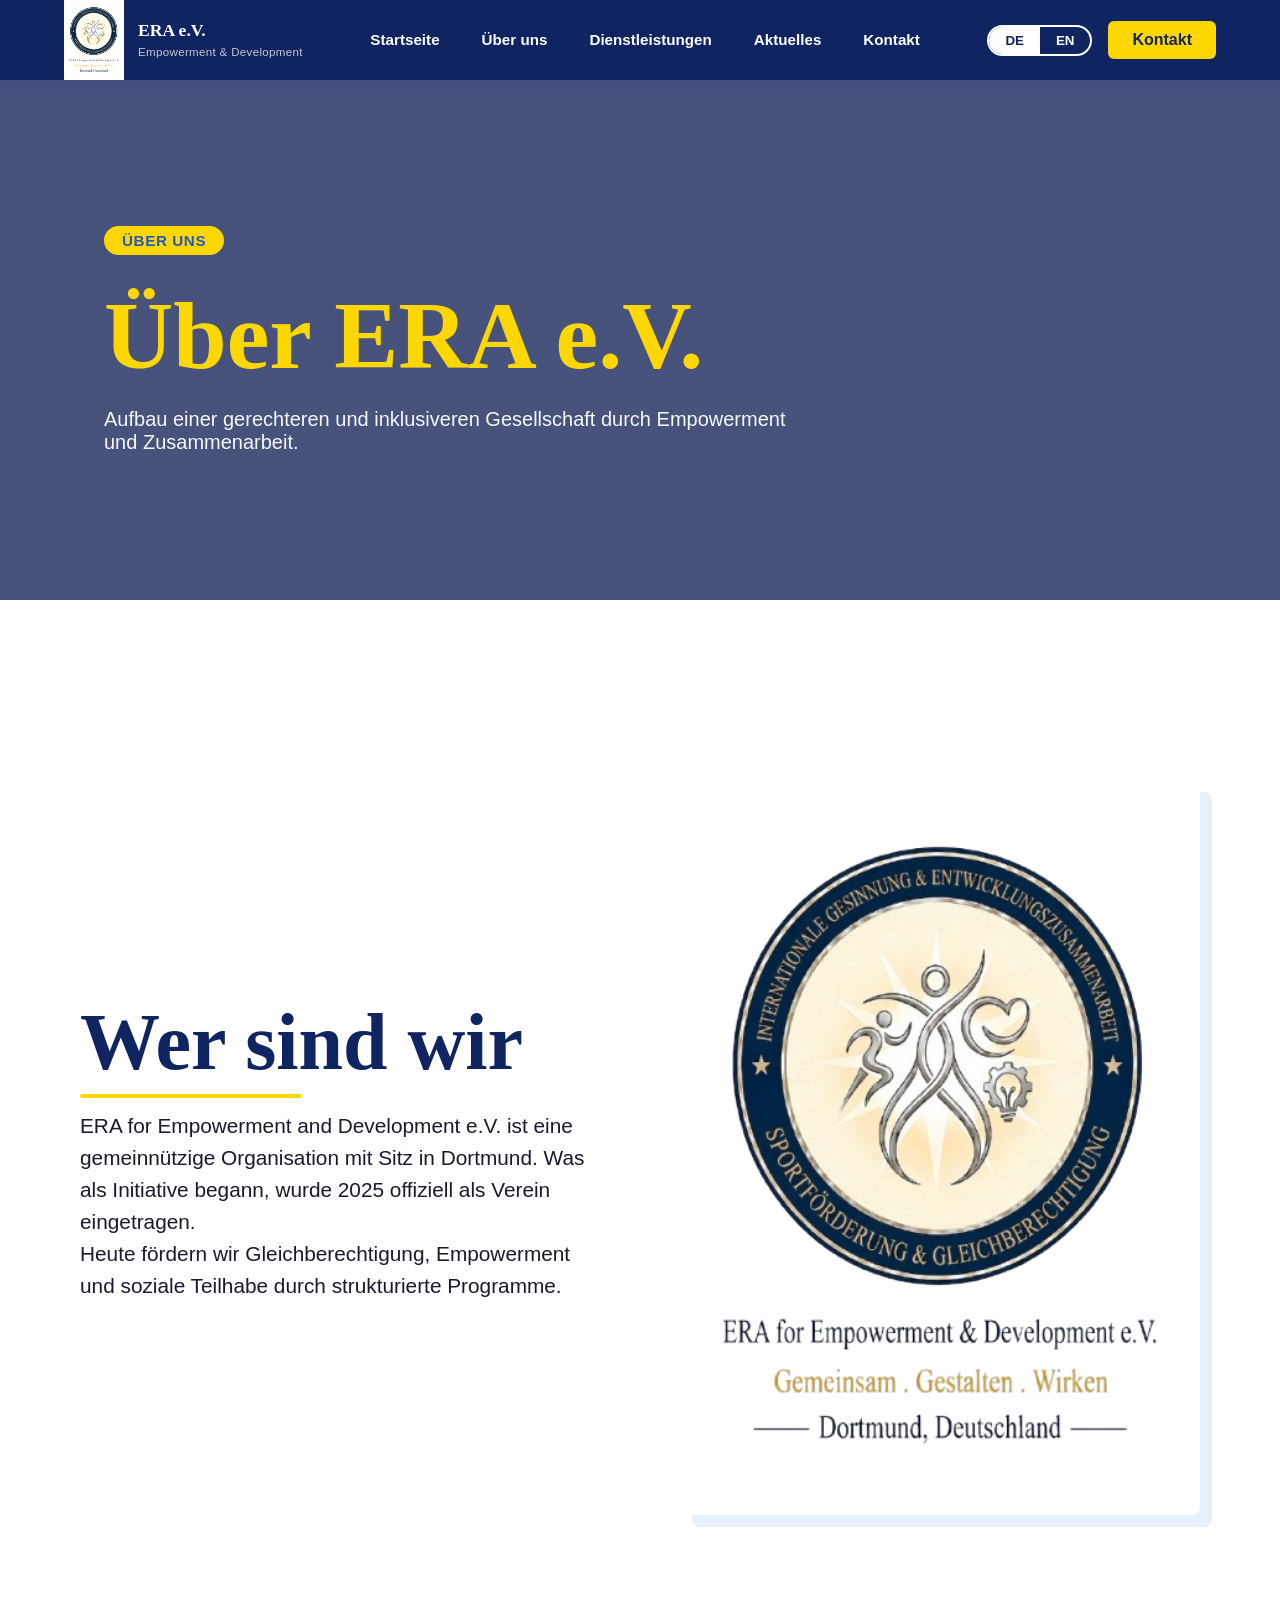
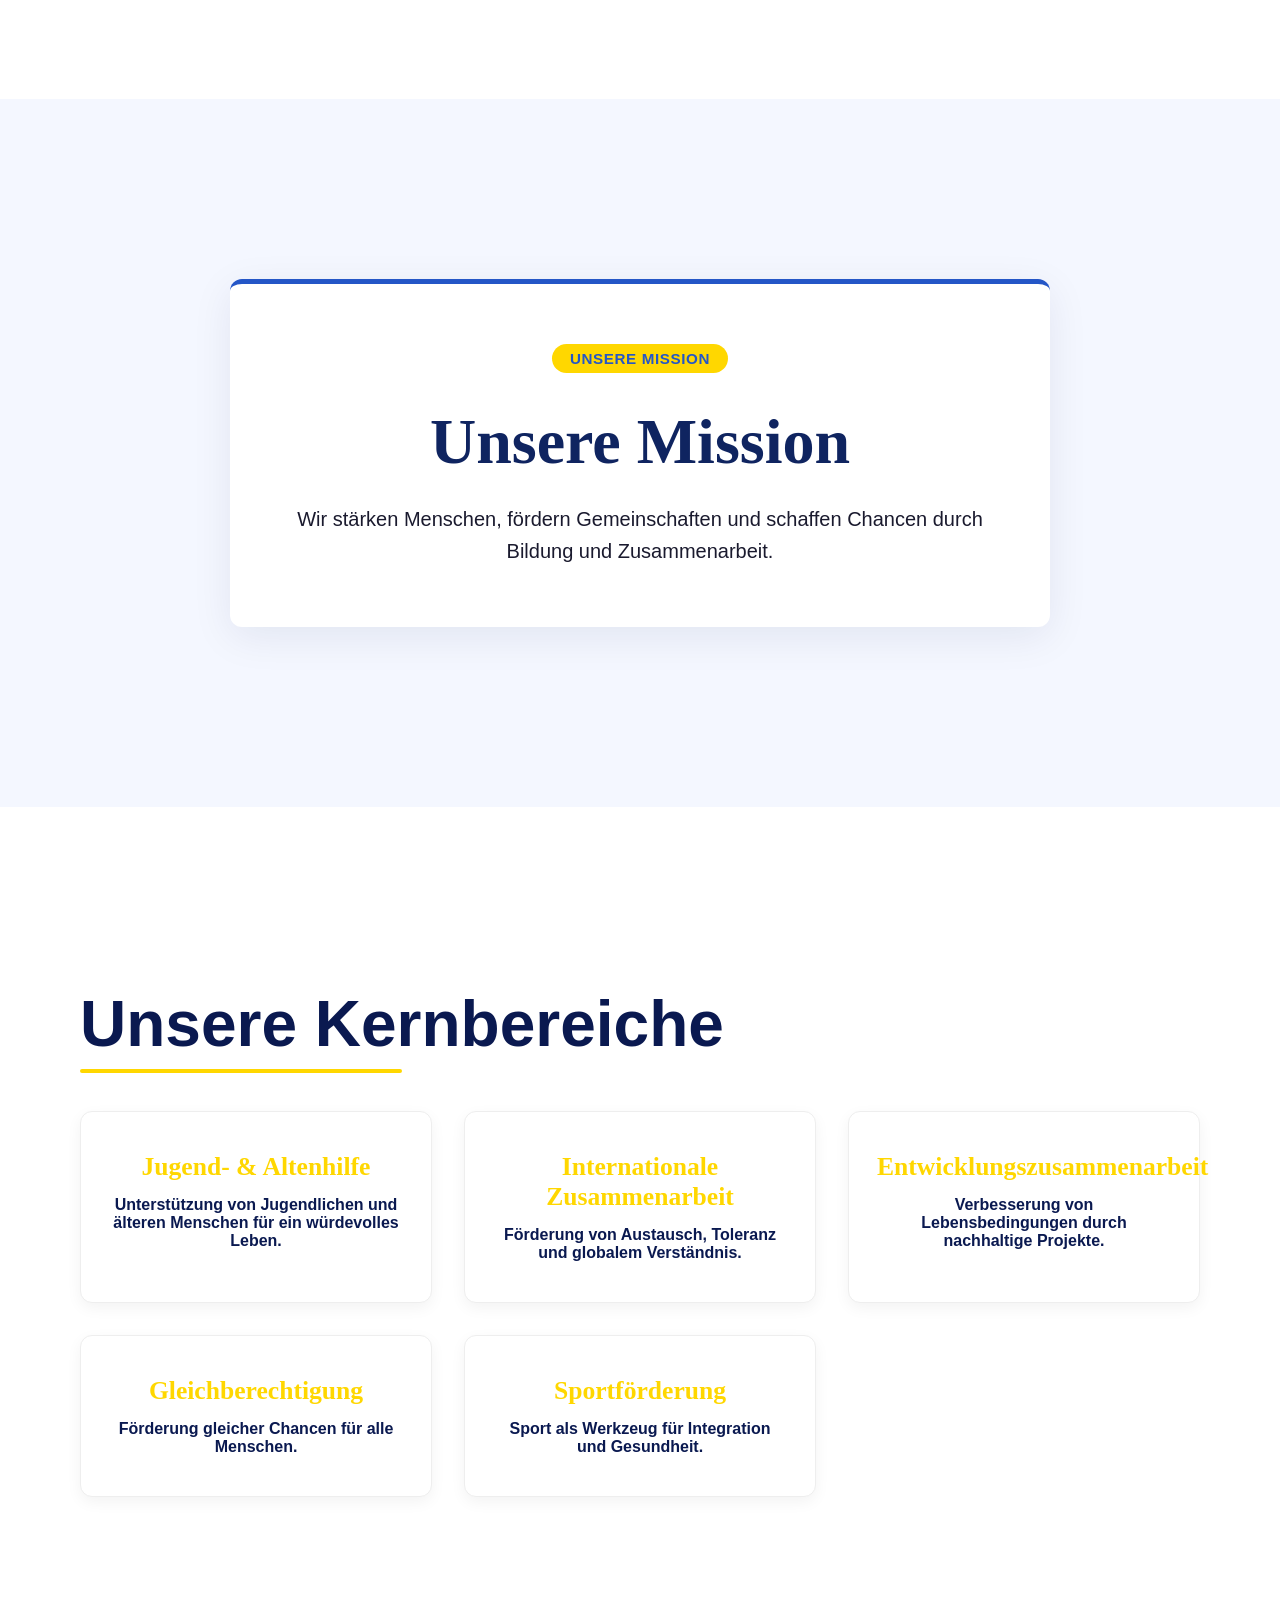
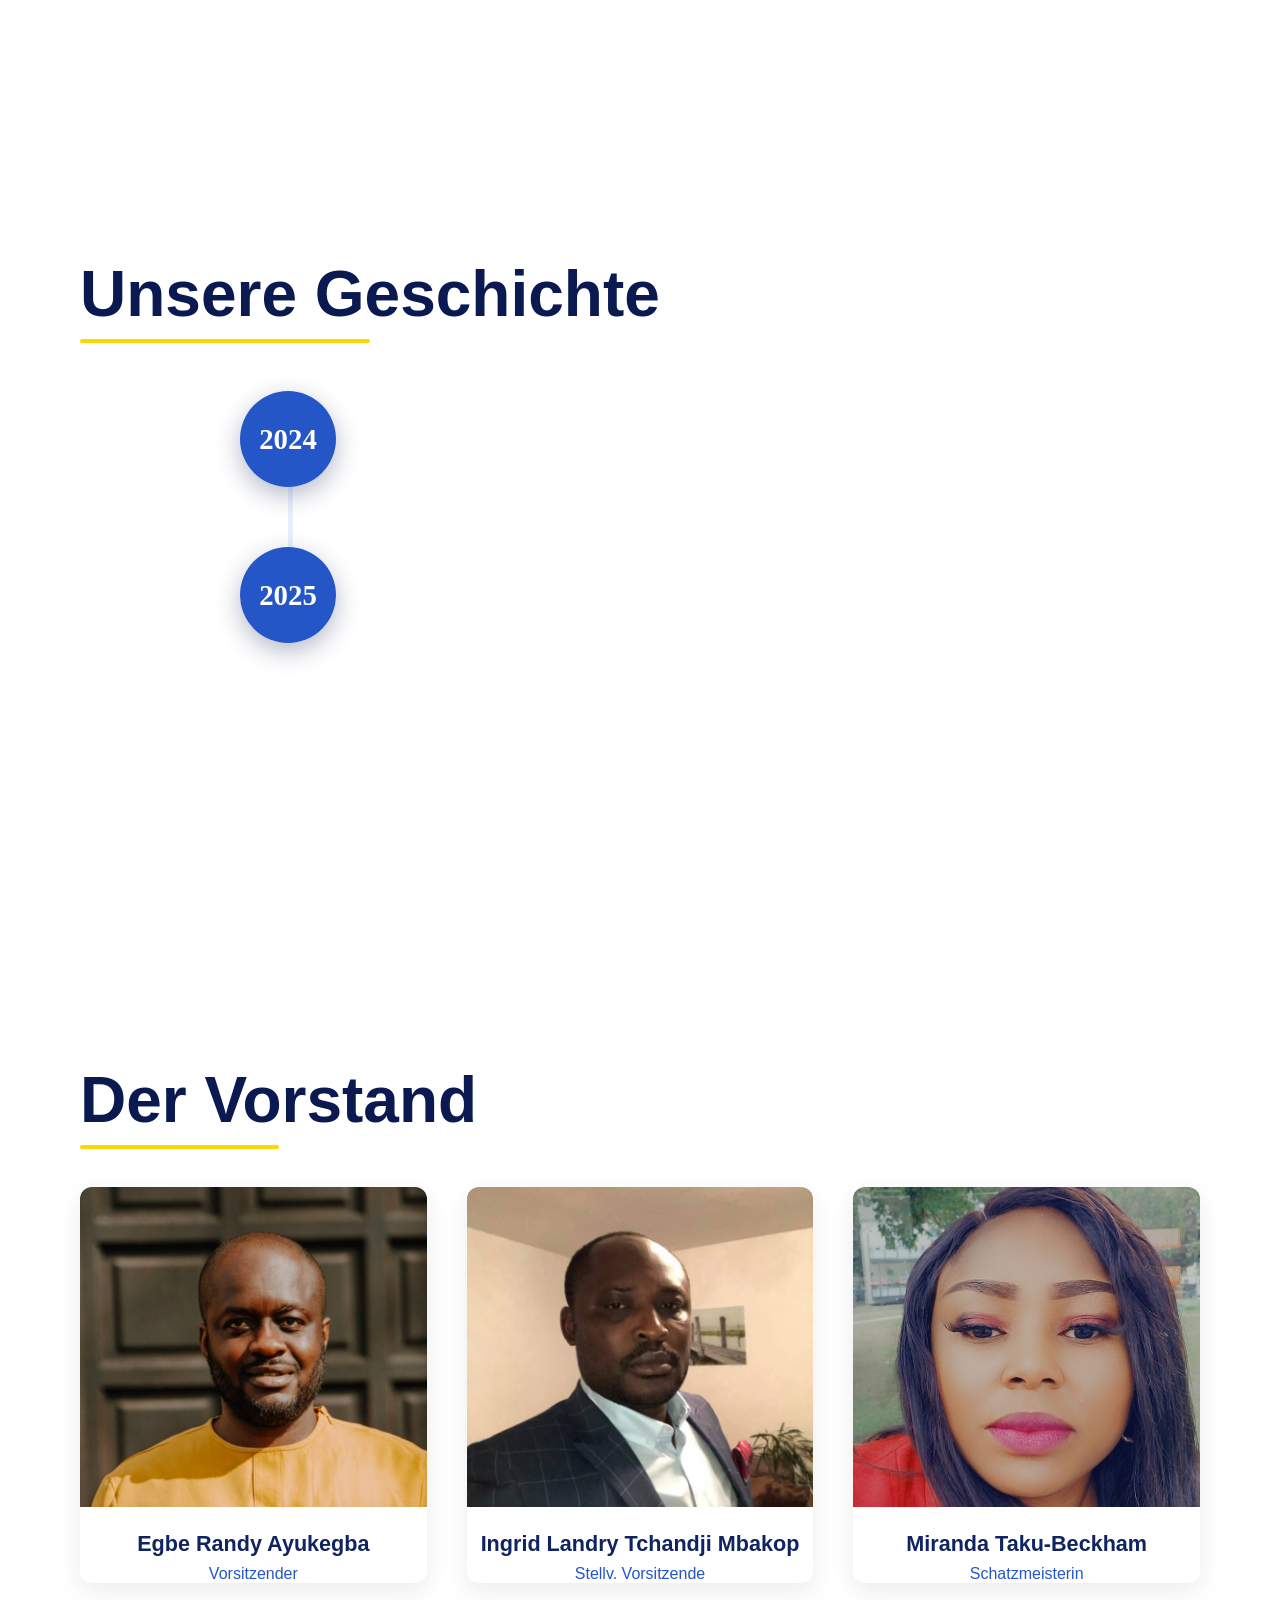
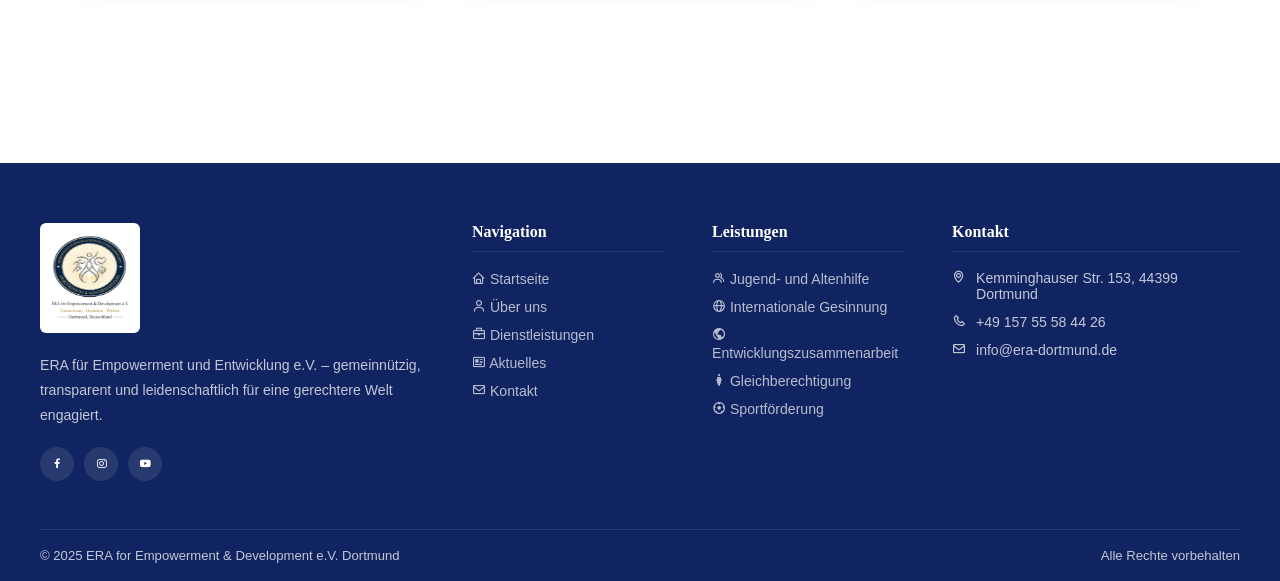
==== commit 2fb3ea47: "latest updates" ====
--- a/About.html
+++ b/About.html
@@ -15,7 +15,7 @@
     
     <!-- Logo -->
     <a href="index.html" class="nav-logo">
-      <img src="images/Logo -2.png" alt="ERA Logo">
+      <img src="images/logo.jpeg" alt="ERA Logo">
       <div class="nav-logo-text">
         <strong>ERA e.V.</strong>
         <span data-de="Empowerment & Development" data-en="Empowerment & Development">Empowerment & Development</span>
@@ -66,6 +66,7 @@
   </div>
 </nav>
 
+
 <section class="about-hero">
     <div class="hero-overlay">
         <div class="hero-content">
@@ -101,7 +102,7 @@
             <div class="about-text">
 
                 <h2 class="gold-underline"
-                    data-de="Wer wir sind"
+                    data-de="Wer sind wir"
                     data-en="Who We Are">
                     Who We Are
                 </h2>
--- a/assets/css/style.css
+++ b/assets/css/style.css
@@ -123,8 +123,8 @@
   z-index: 10;
 }
 .nav-logo img {
-  height: 56px;
-  width: auto;
+  height: 80px;
+  width: 60px;
   filter: brightness(1.1);
 }
 .nav-logo-text { line-height: 1.2; }
@@ -575,7 +575,7 @@
 .intro-image { position: relative; }
 .intro-img {
   width: 100%;
-  height: 520px;
+  height: 600px;
   object-fit: cover;
   border-radius: 20px;
   box-shadow: 24px 24px 0 var(--blue-pale);
@@ -1147,9 +1147,13 @@
   padding-bottom: 48px;
 }
 .footer-about img {
-  height: 60px;
+  height: 110px;
+  width: 100px;
   margin-bottom: 16px;
-  filter: brightness(10);
+  filter: brightness(1) drop-shadow(0 0 0px transparent);
+  background: white;
+  border-radius: 6px;
+  padding: 4px;
 }
 .footer-about p {
   font-size: 0.88rem;
@@ -1248,8 +1252,6 @@
   transform: translateY(-3px);
 }
 
-.btn { margin-top: 20px; }
-
 .cta-button {
   font-family: 'Inter', sans-serif;
   background: gold;
@@ -1410,4 +1412,527 @@
 /* ---------- Desktop only: min-width 993px ---------- */
 @media (min-width: 993px) {
   .mobile-menu { display: none; }
-}+}
+
+/* ============================================================
+   24. DONATE SECTION
+============================================================ */
+.donate-section {
+  background: linear-gradient(135deg, var(--blue-dark) 0%, var(--blue) 100%);
+  color: white;
+  position: relative;
+  overflow: hidden;
+}
+.donate-section::before {
+  content: '';
+  position: absolute;
+  top: -80px; right: -80px;
+  width: 320px; height: 320px;
+  border-radius: 50%;
+  background: rgba(255,255,255,0.04);
+  pointer-events: none;
+}
+.donate-section .section-inner {
+  display: flex;
+  flex-direction: column;
+  align-items: center;
+  text-align: center;
+  gap: 40px;
+}
+.donate-header { max-width: 680px; }
+.donate-header .section-tag {
+  background: rgba(255,255,255,0.15);
+  color: gold;
+  border-color: transparent;
+}
+.donate-header .section-title { color: white; }
+.donate-header .section-title em { color: gold; }
+.donate-header .divider { margin: 16px auto; background: rgba(255,255,255,0.25); }
+.donate-header p { color: rgba(255,255,255,0.82); font-size: 1rem; line-height: 1.7; }
+
+.donate-card {
+  background: white;
+  border-radius: 16px;
+  padding: 48px 56px;
+  width: 100%;
+  max-width: 680px;
+  box-shadow: 0 24px 60px rgba(0,0,0,0.25);
+  text-align: center;
+}
+.donate-card-icon {
+  width: 64px; height: 64px;
+  background: var(--blue-pale);
+  border-radius: 50%;
+  display: flex; align-items: center; justify-content: center;
+  margin: 0 auto 20px;
+  font-size: 1.8rem;
+  color: var(--blue);
+}
+.donate-card h3 {
+  font-family: 'Playfair Display', serif;
+  font-size: 1.4rem;
+  color: var(--blue-dark);
+  margin-bottom: 28px;
+}
+
+.bank-details {
+  display: flex;
+  flex-direction: column;
+  gap: 0;
+  border: 1.5px solid #e0e8f8;
+  border-radius: 10px;
+  overflow: hidden;
+  margin-bottom: 24px;
+  text-align: left;
+}
+.bank-row {
+  display: flex;
+  align-items: center;
+  padding: 14px 20px;
+  gap: 12px;
+  border-bottom: 1px solid #e0e8f8;
+  transition: background 0.15s;
+}
+.bank-row:last-child { border-bottom: none; }
+.bank-row:hover { background: var(--blue-pale); }
+.bank-label {
+  font-size: 0.75rem;
+  font-weight: 700;
+  text-transform: uppercase;
+  letter-spacing: 0.07em;
+  color: var(--blue-mid);
+  min-width: 90px;
+}
+.bank-value {
+  font-size: 0.97rem;
+  color: var(--text);
+  font-weight: 600;
+  flex: 1;
+  font-family: 'Courier New', monospace;
+}
+.copy-btn {
+  background: none;
+  border: 1px solid #cdd8f0;
+  border-radius: 5px;
+  padding: 4px 9px;
+  cursor: pointer;
+  color: var(--blue-mid);
+  font-size: 0.9rem;
+  transition: all 0.2s;
+  flex-shrink: 0;
+}
+.copy-btn:hover { background: var(--blue-mid); color: white; border-color: var(--blue-mid); }
+.copy-btn.copied { background: #4caf50; color: white; border-color: #4caf50; }
+
+.donate-note {
+  font-size: 0.85rem;
+  color: var(--text-light);
+  font-style: italic;
+}
+
+/* ============================================================
+   25. CURRENT PROJECTS 2026
+============================================================ */
+.projects-section {
+  background: var(--gray-bg);
+}
+.projects-grid {
+  display: grid;
+  grid-template-columns: repeat(3, 1fr);
+  gap: 28px;
+  margin-top: 48px;
+}
+.project-card {
+  background: white;
+  border-radius: 14px;
+  overflow: hidden;
+  box-shadow: 0 4px 20px rgba(26,58,143,0.08);
+  transition: transform 0.3s ease, box-shadow 0.3s ease;
+  display: flex;
+  flex-direction: column;
+}
+.project-card:hover {
+  transform: translateY(-6px);
+  box-shadow: 0 16px 40px rgba(26,58,143,0.15);
+}
+.project-img {
+  position: relative;
+  height: 220px;
+  overflow: hidden;
+}
+.project-img img {
+  width: 100%; height: 100%;
+  object-fit: cover;
+  transition: transform 0.4s ease;
+}
+.project-card:hover .project-img img { transform: scale(1.05); }
+.project-badge {
+  position: absolute;
+  top: 14px; right: 14px;
+  background: gold;
+  color: var(--blue-dark);
+  border-radius: 20px;
+  padding: 5px 13px;
+  font-size: 0.78rem;
+  font-weight: 700;
+  display: flex;
+  align-items: center;
+  gap: 5px;
+}
+.project-body {
+  padding: 28px 26px 30px;
+  flex: 1;
+  display: flex;
+  flex-direction: column;
+}
+.project-number {
+  font-size: 2.8rem;
+  font-weight: 900;
+  color: var(--blue-pale);
+  line-height: 1;
+  margin-bottom: 10px;
+  font-family: 'Playfair Display', serif;
+}
+.project-body h3 {
+  font-family: 'Playfair Display', serif;
+  font-size: 1.18rem;
+  color: var(--blue-dark);
+  margin-bottom: 12px;
+  line-height: 1.35;
+}
+.project-body p {
+  font-size: 0.9rem;
+  color: var(--text-light);
+  line-height: 1.7;
+  flex: 1;
+  margin-bottom: 18px;
+}
+.project-tags {
+  display: flex;
+  gap: 8px;
+  flex-wrap: wrap;
+  margin-top: auto;
+}
+.project-tags span {
+  background: var(--blue-pale);
+  color: var(--blue-mid);
+  font-size: 0.74rem;
+  font-weight: 700;
+  padding: 4px 12px;
+  border-radius: 20px;
+  text-transform: uppercase;
+  letter-spacing: 0.04em;
+}
+
+/* ============================================================
+   26. DONATE HERO BUTTON & CTA DONATE BUTTON
+============================================================ */
+.btn-donate-hero {
+  padding: 14px 32px;
+  font-size: 1rem;
+  font-weight: 700;
+  border-radius: 6px;
+  text-decoration: none;
+  display: inline-flex;
+  align-items: center;
+  gap: 8px;
+  transition: all 0.3s ease;
+  background: transparent;
+  color: gold;
+  border: 2px solid gold;
+}
+.btn-donate-hero:hover {
+  background: gold;
+  color: var(--blue-dark);
+  transform: translateY(-3px);
+}
+.cta-donate-btn {
+  display: inline-flex;
+  align-items: center;
+  gap: 8px;
+  background: white;
+  color: var(--blue-dark);
+  padding: 16px 40px;
+  font-size: 1.1rem;
+  font-weight: 700;
+  border-radius: 10px;
+  text-decoration: none;
+  margin-top: 16px;
+  transition: all 0.3s ease;
+  box-shadow: 0 4px 16px rgba(0,0,0,0.12);
+}
+.cta-donate-btn:hover {
+  background: gold;
+  color: var(--blue-dark);
+  transform: translateY(-2px);
+}
+.btn { display: flex; flex-direction: column; align-items: center; gap: 0; margin-top: 20px; }
+.cta-btn-row {
+  flex-direction: row !important;
+  gap: 16px !important;
+  flex-wrap: wrap;
+  justify-content: center;
+  margin-top: 0 !important;
+}
+.cta-btn-row .cta-donate-btn { margin-top: 0 !important; }
+
+/* Hero explore button — shorter width */
+.hero-explore-btn {
+  padding-left: 28px !important;
+  padding-right: 28px !important;
+}
+
+/* Hero CTAs pair: Get in Touch + Donate side by side */
+.hero-ctas-pair {
+  display: flex;
+  gap: 16px;
+  flex-wrap: wrap;
+  align-items: center;
+}
+
+
+/* ============================================================
+   RESPONSIVE ADDITIONS
+============================================================ */
+@media (max-width: 992px) {
+  .projects-grid { grid-template-columns: 1fr 1fr; gap: 22px; }
+  .donate-card { padding: 36px 32px; }
+}
+@media (max-width: 768px) {
+  .projects-grid { grid-template-columns: 1fr; gap: 20px; }
+  .project-img { height: 200px; }
+  .donate-card { padding: 28px 20px; }
+  .bank-value { font-size: 0.88rem; }
+  .bank-label { min-width: 72px; }
+  .btn-donate-hero { padding: 12px 24px; font-size: 0.93rem; }
+}
+@media (max-width: 480px) {
+  .hero-ctas { flex-direction: column; align-items: flex-start; }
+  .btn-donate-hero { width: auto; }
+  .donate-card { padding: 22px 16px; }
+  .bank-row { padding: 12px 14px; flex-wrap: wrap; }
+  .bank-value { font-size: 0.82rem; min-width: 0; }
+}
+
+
+/* ============================================================
+   27. PARTNERS SLIDER SECTION
+============================================================ */
+
+/* ── Section shell ──────────────────────────────────────────── */
+.partners-section {
+  background: var(--gray-bg);
+  padding: 90px 0;
+  overflow: hidden;
+}
+
+.partners-inner {
+  max-width: 1200px;
+  margin: 0 auto;
+  padding: 0 24px;
+}
+
+/* ── Header ─────────────────────────────────────────────────── */
+.partners-header {
+  text-align: center;
+  margin-bottom: 52px;
+}
+
+.partners-header .section-tag {
+  display: inline-block;
+  background: var(--blue-pale);
+  color: var(--blue-mid);
+  font-size: 0.78rem;
+  font-weight: 700;
+  letter-spacing: 0.1em;
+  text-transform: uppercase;
+  padding: 6px 18px;
+  border-radius: 20px;
+  margin-bottom: 16px;
+  border: none;
+}
+
+.partners-header .section-title {
+  font-family: 'Playfair Display', serif;
+  font-size: clamp(1.8rem, 3vw, 2.6rem);
+  color: var(--blue-dark);
+  line-height: 1.2;
+  margin-bottom: 14px;
+}
+
+.partners-header .divider {
+  margin: 0 auto 18px;
+}
+
+.partners-header p {
+  font-size: 1rem;
+  color: var(--text-light);
+  max-width: 560px;
+  margin: 0 auto;
+  line-height: 1.7;
+}
+
+/* ── Slider wrapper ─────────────────────────────────────────── */
+.partners-slider-wrapper {
+  display: flex;
+  align-items: center;
+  gap: 16px;
+  position: relative;
+}
+
+/* ── Arrow nav buttons ──────────────────────────────────────── */
+.partners-nav {
+  flex-shrink: 0;
+  width: 44px;
+  height: 44px;
+  border-radius: 50%;
+  border: 2px solid var(--blue-pale);
+  background: var(--white);
+  color: var(--blue);
+  display: flex;
+  align-items: center;
+  justify-content: center;
+  cursor: pointer;
+  transition: background 0.25s, border-color 0.25s, color 0.25s, transform 0.2s;
+  z-index: 2;
+}
+
+.partners-nav svg {
+  width: 20px;
+  height: 20px;
+}
+
+.partners-nav:hover {
+  background: var(--blue);
+  border-color: var(--blue);
+  color: var(--white);
+  transform: scale(1.08);
+}
+
+/* ── Clipping window + track ────────────────────────────────── */
+.partners-track-outer {
+  flex: 1;
+  overflow: hidden;
+}
+
+.partners-track {
+  display: flex;
+  transition: transform 0.45s cubic-bezier(0.4, 0, 0.2, 1);
+}
+
+/* ── Individual partner card ────────────────────────────────── */
+.partner-card {
+  flex: 0 0 calc(100% / 4);
+  display: flex;
+  flex-direction: column;
+  align-items: center;
+  gap: 14px;
+  padding: 28px 20px;
+  text-decoration: none;
+  border: 1.5px solid transparent;
+  border-radius: 14px;
+  background: var(--white);
+  transition: border-color 0.25s, box-shadow 0.25s, transform 0.25s;
+  cursor: pointer;
+}
+
+.partner-card:hover {
+  border-color: var(--blue-pale);
+  box-shadow: 0 8px 28px rgba(26, 58, 143, 0.10);
+  transform: translateY(-4px);
+}
+
+/* ── Logo container ─────────────────────────────────────────── */
+.partner-logo-wrap {
+  width: 160px;
+  height: 90px;
+  display: flex;
+  align-items: center;
+  justify-content: center;
+  border-radius: 10px;
+  overflow: hidden;
+  background: var(--gray-bg);
+  transition: background 0.25s;
+}
+
+.partner-card:hover .partner-logo-wrap {
+  background: var(--blue-pale);
+}
+
+.partner-logo-wrap img {
+  max-width: 100%;
+  max-height: 100%;
+  object-fit: contain;
+  filter: grayscale(40%);
+  transition: filter 0.3s;
+}
+
+.partner-card:hover .partner-logo-wrap img {
+  filter: grayscale(0%);
+}
+
+/* Placeholder — remove once real logos are in place */
+.partner-logo-placeholder {
+  font-size: 0.85rem;
+  font-weight: 700;
+  letter-spacing: 0.08em;
+  color: var(--blue-mid);
+  opacity: 0.6;
+}
+
+/* ── Partner name ───────────────────────────────────────────── */
+.partner-name {
+  font-size: 0.88rem;
+  font-weight: 600;
+  color: var(--text-light);
+  text-align: center;
+  transition: color 0.25s;
+}
+
+.partner-card:hover .partner-name {
+  color: var(--blue);
+}
+
+/* ── Dot indicators ─────────────────────────────────────────── */
+.partners-dots {
+  display: flex;
+  justify-content: center;
+  gap: 8px;
+  margin-top: 36px;
+}
+
+.partners-dot {
+  width: 10px;
+  height: 10px;
+  border-radius: 50%;
+  border: none;
+  background: var(--blue-pale);
+  cursor: pointer;
+  transition: background 0.25s, transform 0.25s;
+  padding: 0;
+}
+
+.partners-dot.active {
+  background: var(--blue);
+  transform: scale(1.25);
+}
+
+/* ── Responsive ─────────────────────────────────────────────── */
+@media (max-width: 1024px) {
+  .partner-card { flex-basis: calc(100% / 3); }
+}
+
+@media (max-width: 768px) {
+  .partners-section { padding: 70px 0; }
+  .partner-card { flex-basis: calc(100% / 2); }
+  .partners-nav { width: 38px; height: 38px; }
+  .partners-nav svg { width: 17px; height: 17px; }
+  .partner-logo-wrap { width: 130px; height: 74px; }
+}
+
+@media (max-width: 480px) {
+  .partners-section { padding: 56px 0; }
+  .partner-card { flex-basis: 100%; padding: 22px 16px; }
+  .partner-logo-wrap { width: 140px; height: 80px; }
+  .partners-nav { width: 34px; height: 34px; }
+}
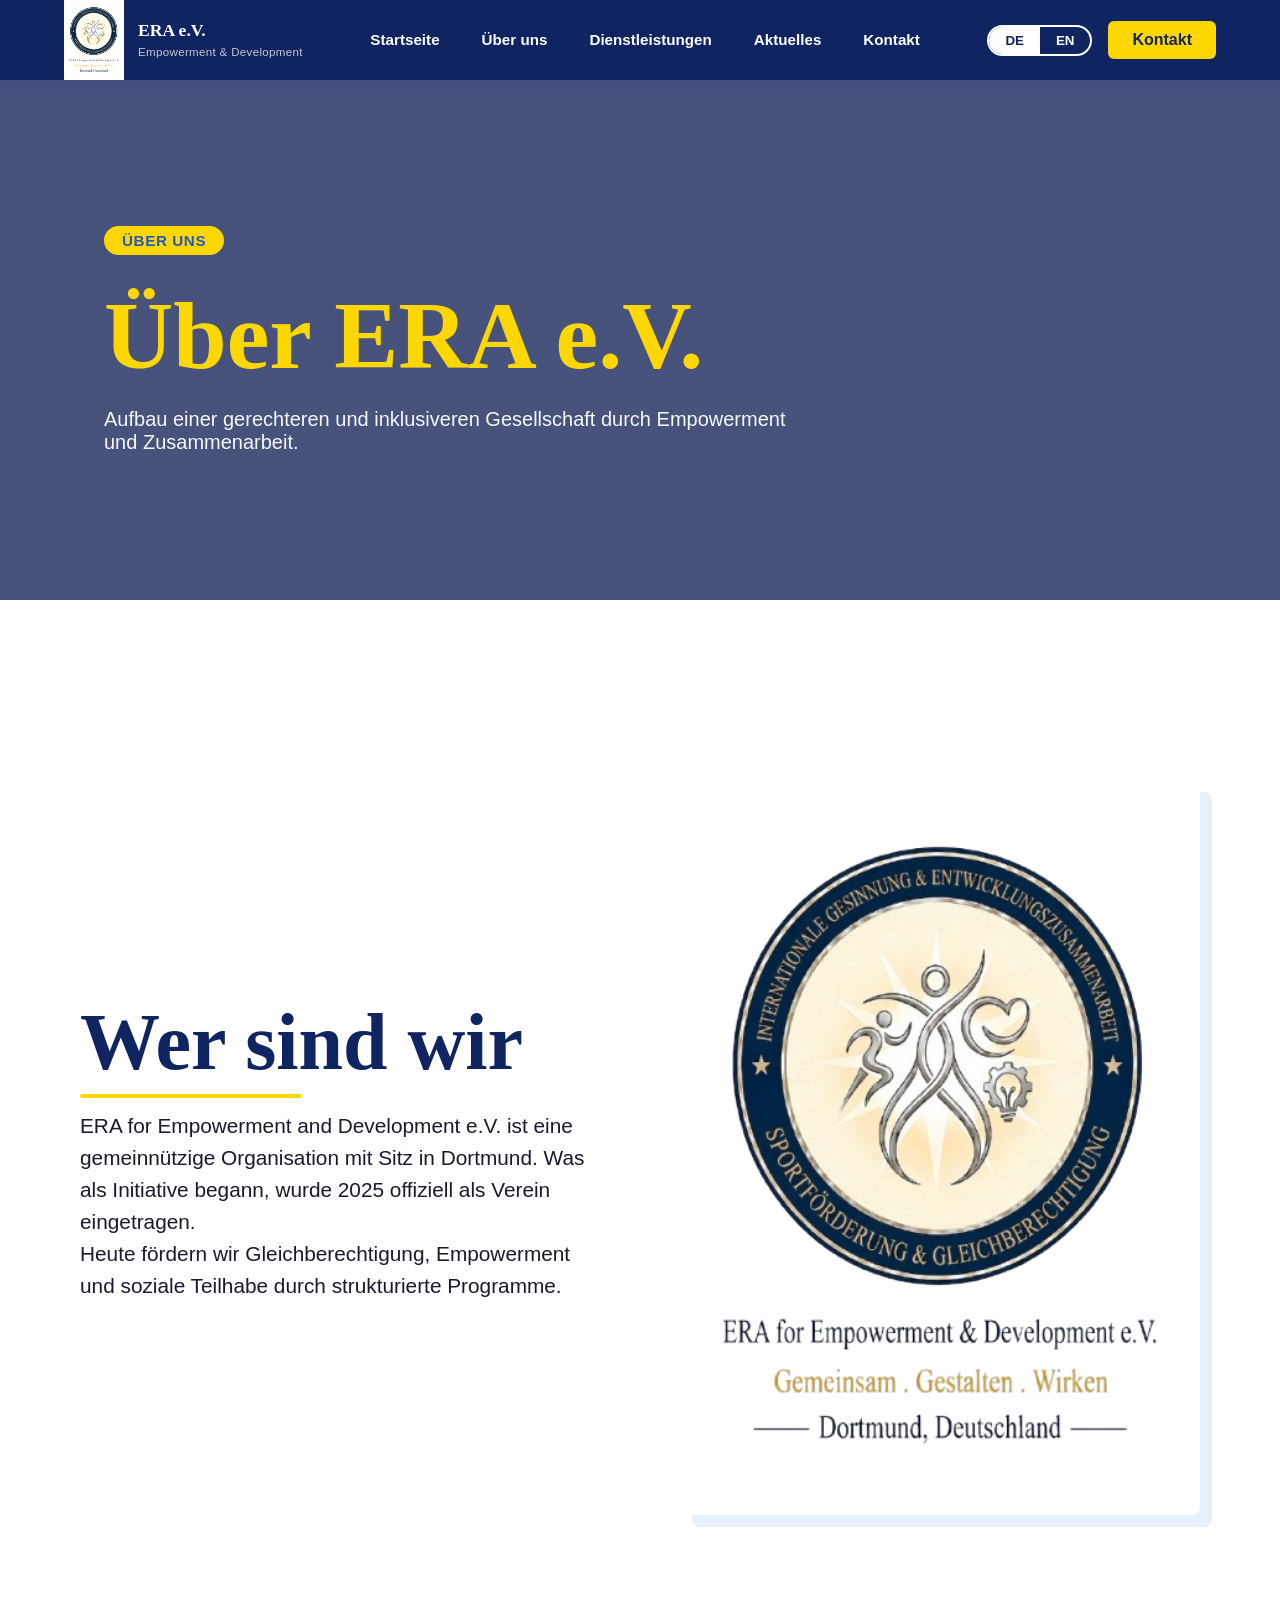
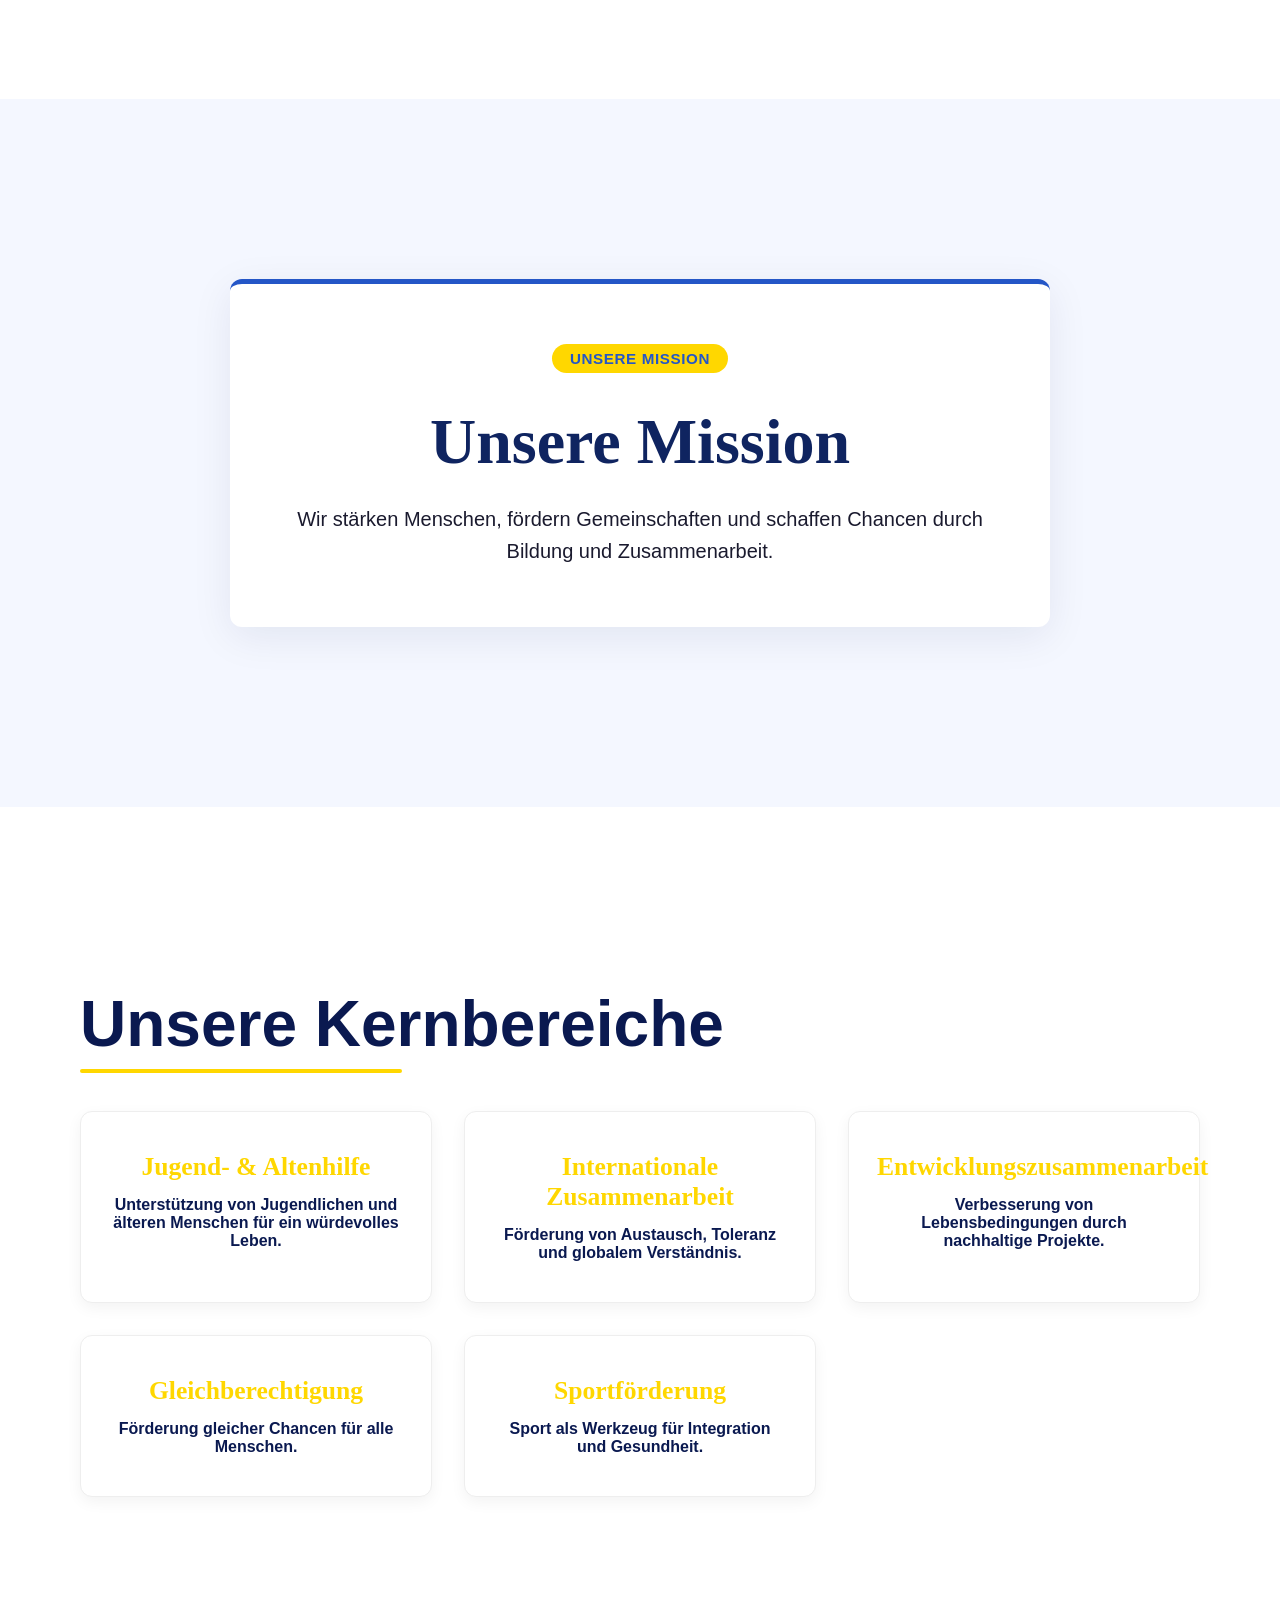
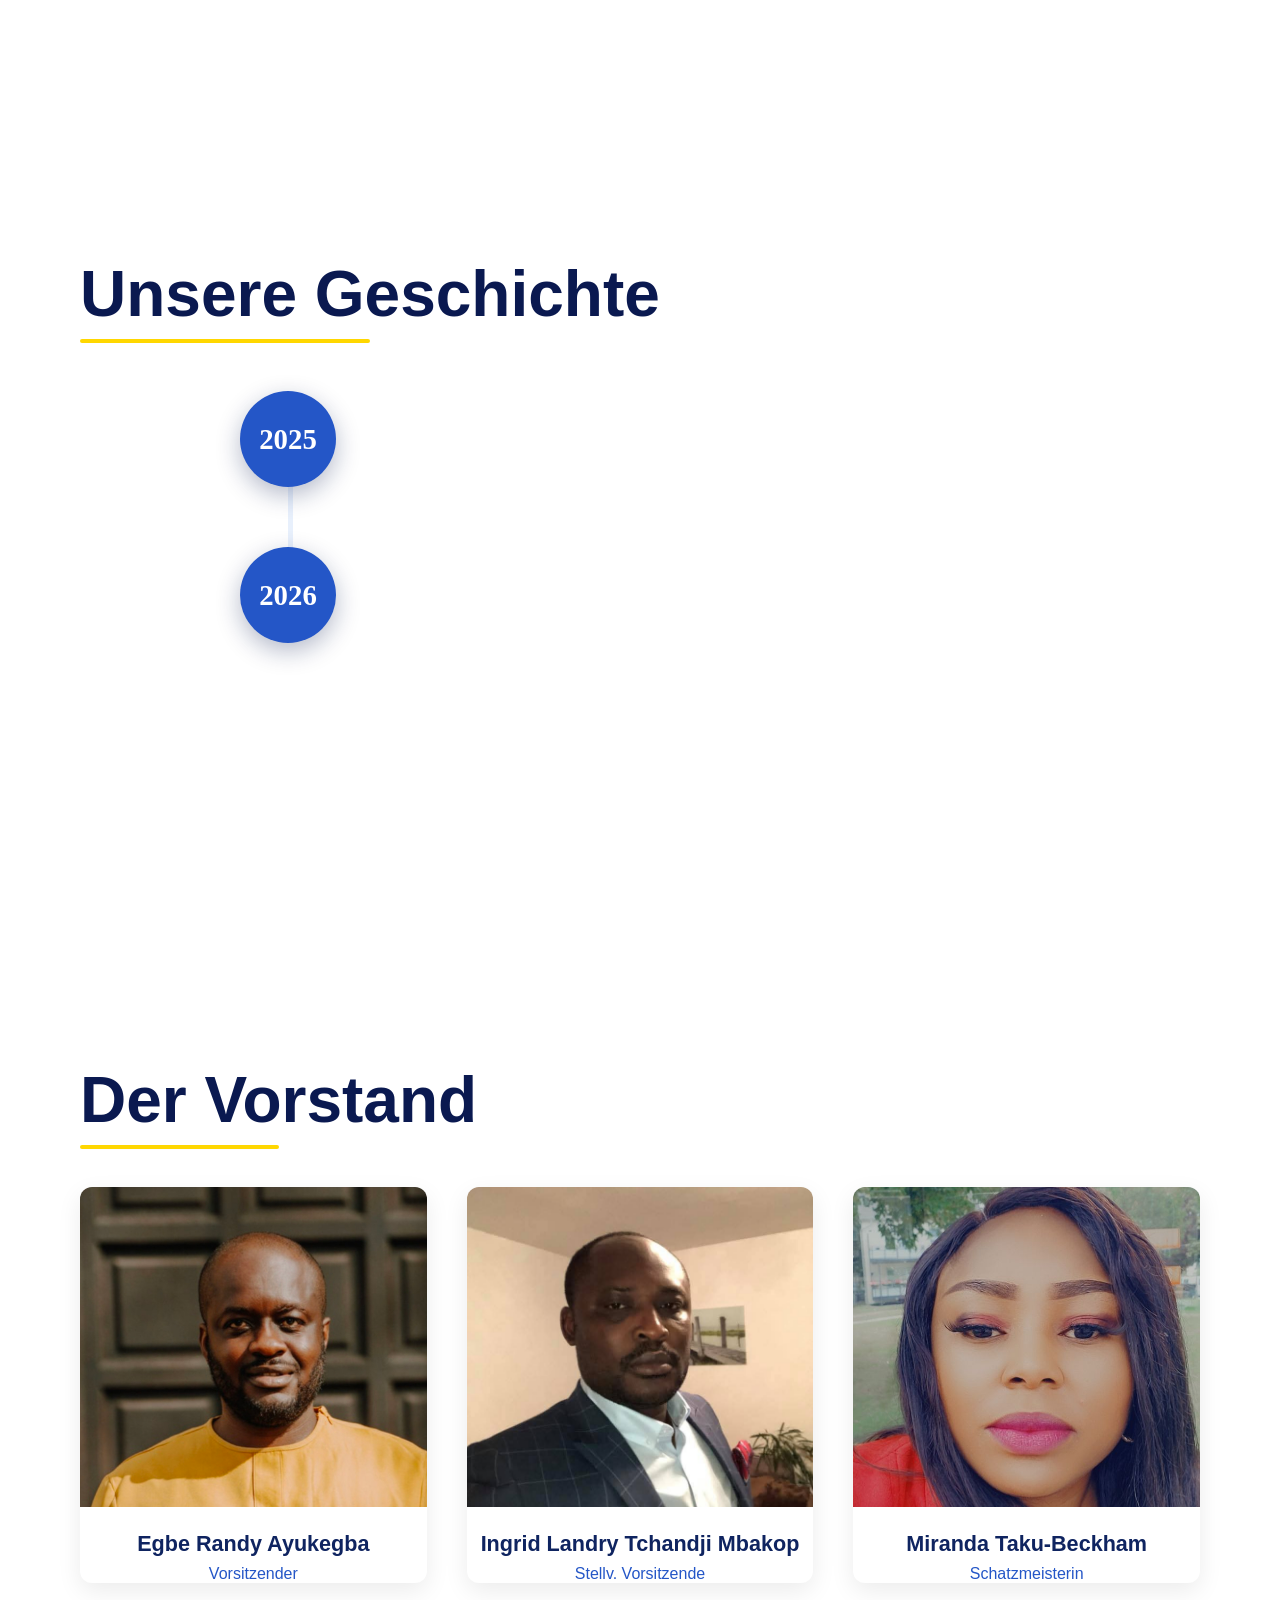
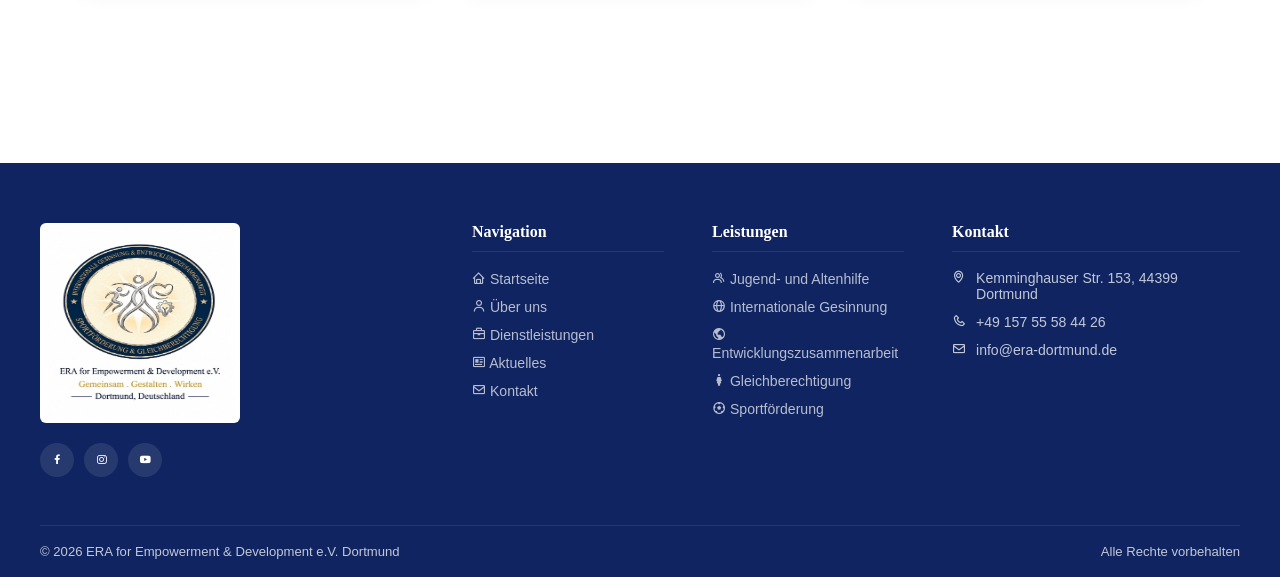
==== commit b5646b9f: "Final updates" ====
--- a/About.html
+++ b/About.html
@@ -234,7 +234,7 @@
         <div class="timeline">
             
             <div class="timeline-item">
-                <div class="year" data-year="2024">2024</div>
+                <div class="year" data-year="2024">2025</div>
                 <div class="timeline-content">
                     <p data-de="Begann als engagierte Graswurzel-Initiative für soziale Veränderung in Dortmund." 
                        data-en="Began as a passionate grassroots initiative focused on social change in Dortmund.">
@@ -244,7 +244,7 @@
             </div>
 
             <div class="timeline-item">
-                <div class="year" data-year="2025">2025</div>
+                <div class="year" data-year="2025">2026</div>
                 <div class="timeline-content">
                     <p data-de="Offizielle Eintragung als gemeinnütziger Verein (e.V.) – Ein wichtiger Meilenstein." 
                        data-en="Officially registered as a nonprofit association (e.V.) – A major milestone.">
@@ -281,19 +281,13 @@
         </div>
     </section>
 
-<!-- footer -->
-
+<!-- Footer -->
 <footer>
   <div class="footer-grid">
 
     <!-- ABOUT -->
     <div class="footer-about">
-      <img src="images/Logo -2.png" alt="Logo">
-
-      <p data-de="ERA für Empowerment und Entwicklung e.V. – gemeinnützig, transparent und leidenschaftlich für eine gerechtere Welt engagiert."
-         data-en="ERA for Empowerment and Development e.V. – nonprofit, transparent, and passionately committed to a more just world.">
-        ERA for Empowerment und Entwicklung e.V. – gemeinnützig, transparent und leidenschaftlich für eine gerechtere Welt engagiert.
-      </p>
+      <img src="images/logo.jpeg" alt="Logo">
 
       <div class="footer-social">
         <a href="#" title="Facebook"><i class='bx bxl-facebook'></i></a>
@@ -429,7 +423,7 @@
 
   <!-- BOTTOM -->
   <div class="footer-bottom">
-    <span>© 2025 ERA for Empowerment & Development e.V. Dortmund</span>
+    <span>© 2026 ERA for Empowerment & Development e.V. Dortmund</span>
     <span data-de="Alle Rechte vorbehalten" data-en="All rights reserved">
       Alle Rechte vorbehalten
     </span>
--- a/assets/css/style.css
+++ b/assets/css/style.css
@@ -1147,8 +1147,8 @@
   padding-bottom: 48px;
 }
 .footer-about img {
-  height: 110px;
-  width: 100px;
+  height: 200px;
+  width: 200px;
   margin-bottom: 16px;
   filter: brightness(1) drop-shadow(0 0 0px transparent);
   background: white;
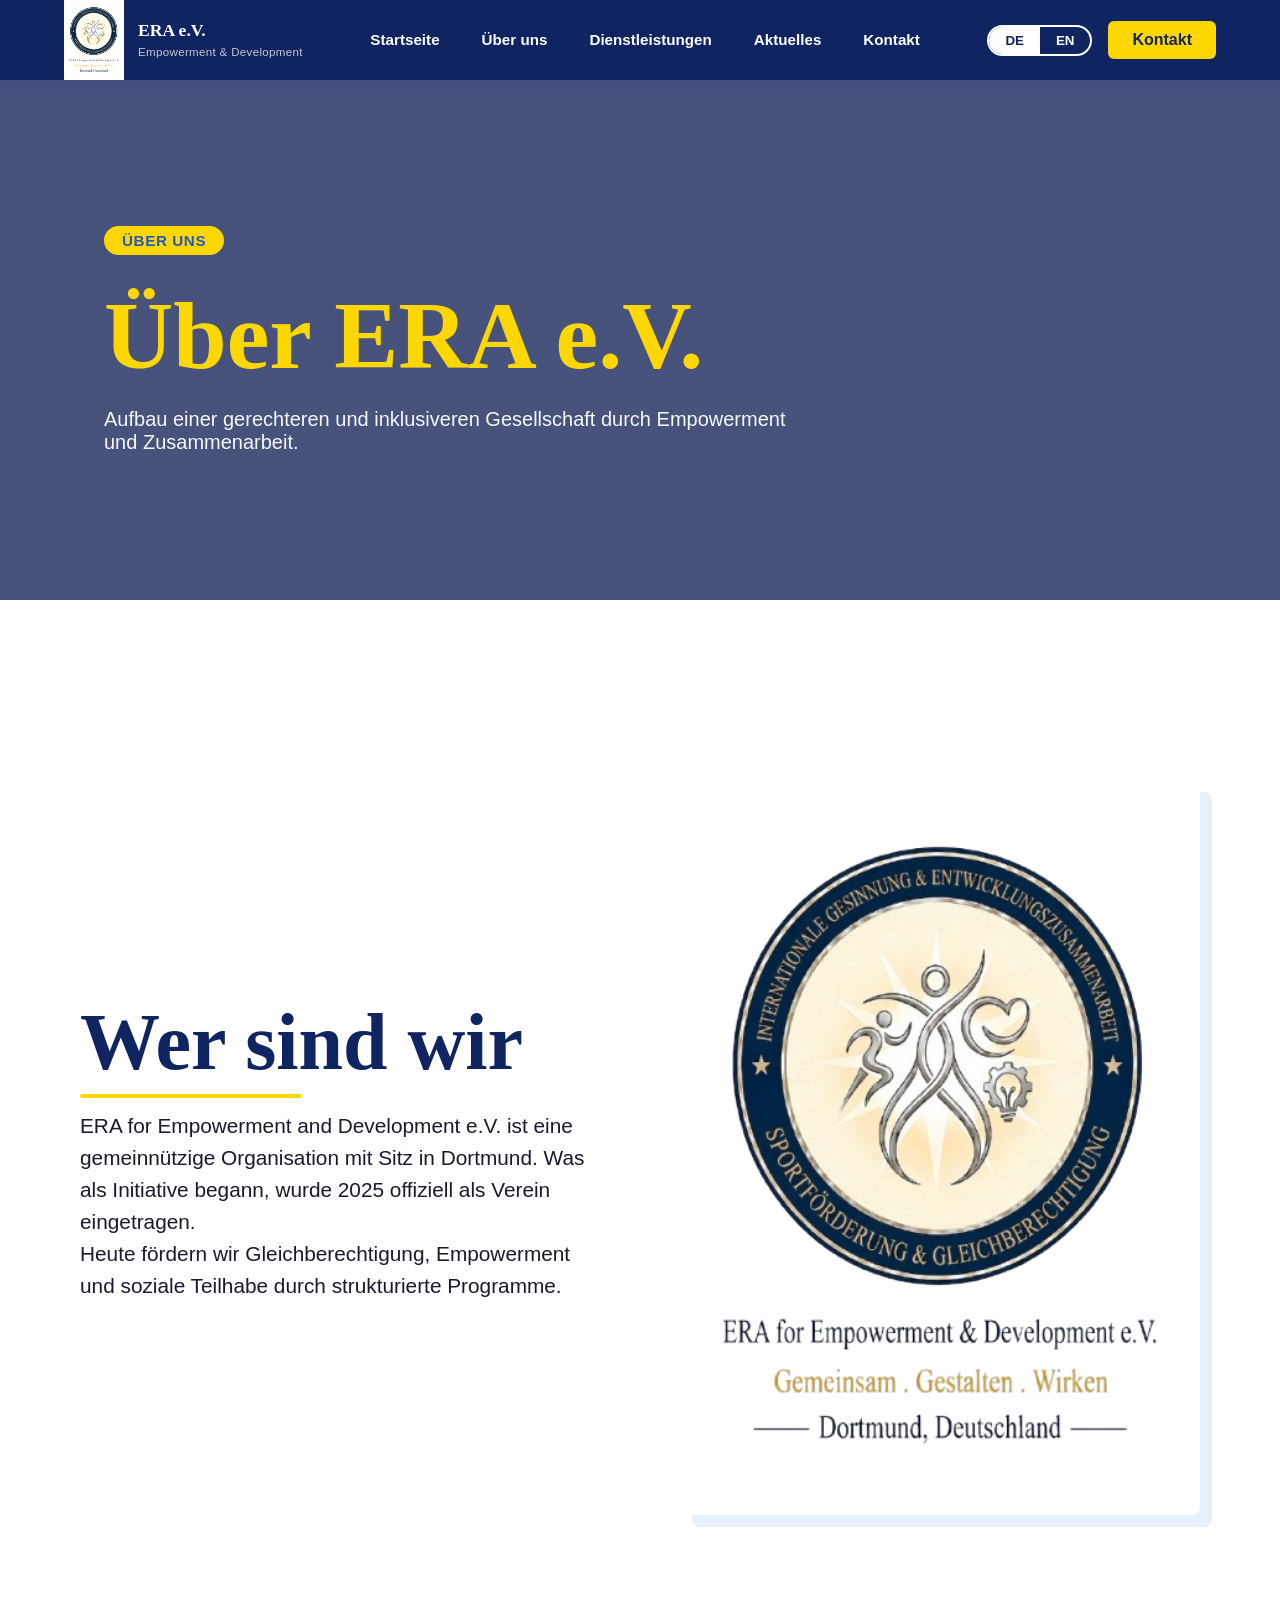
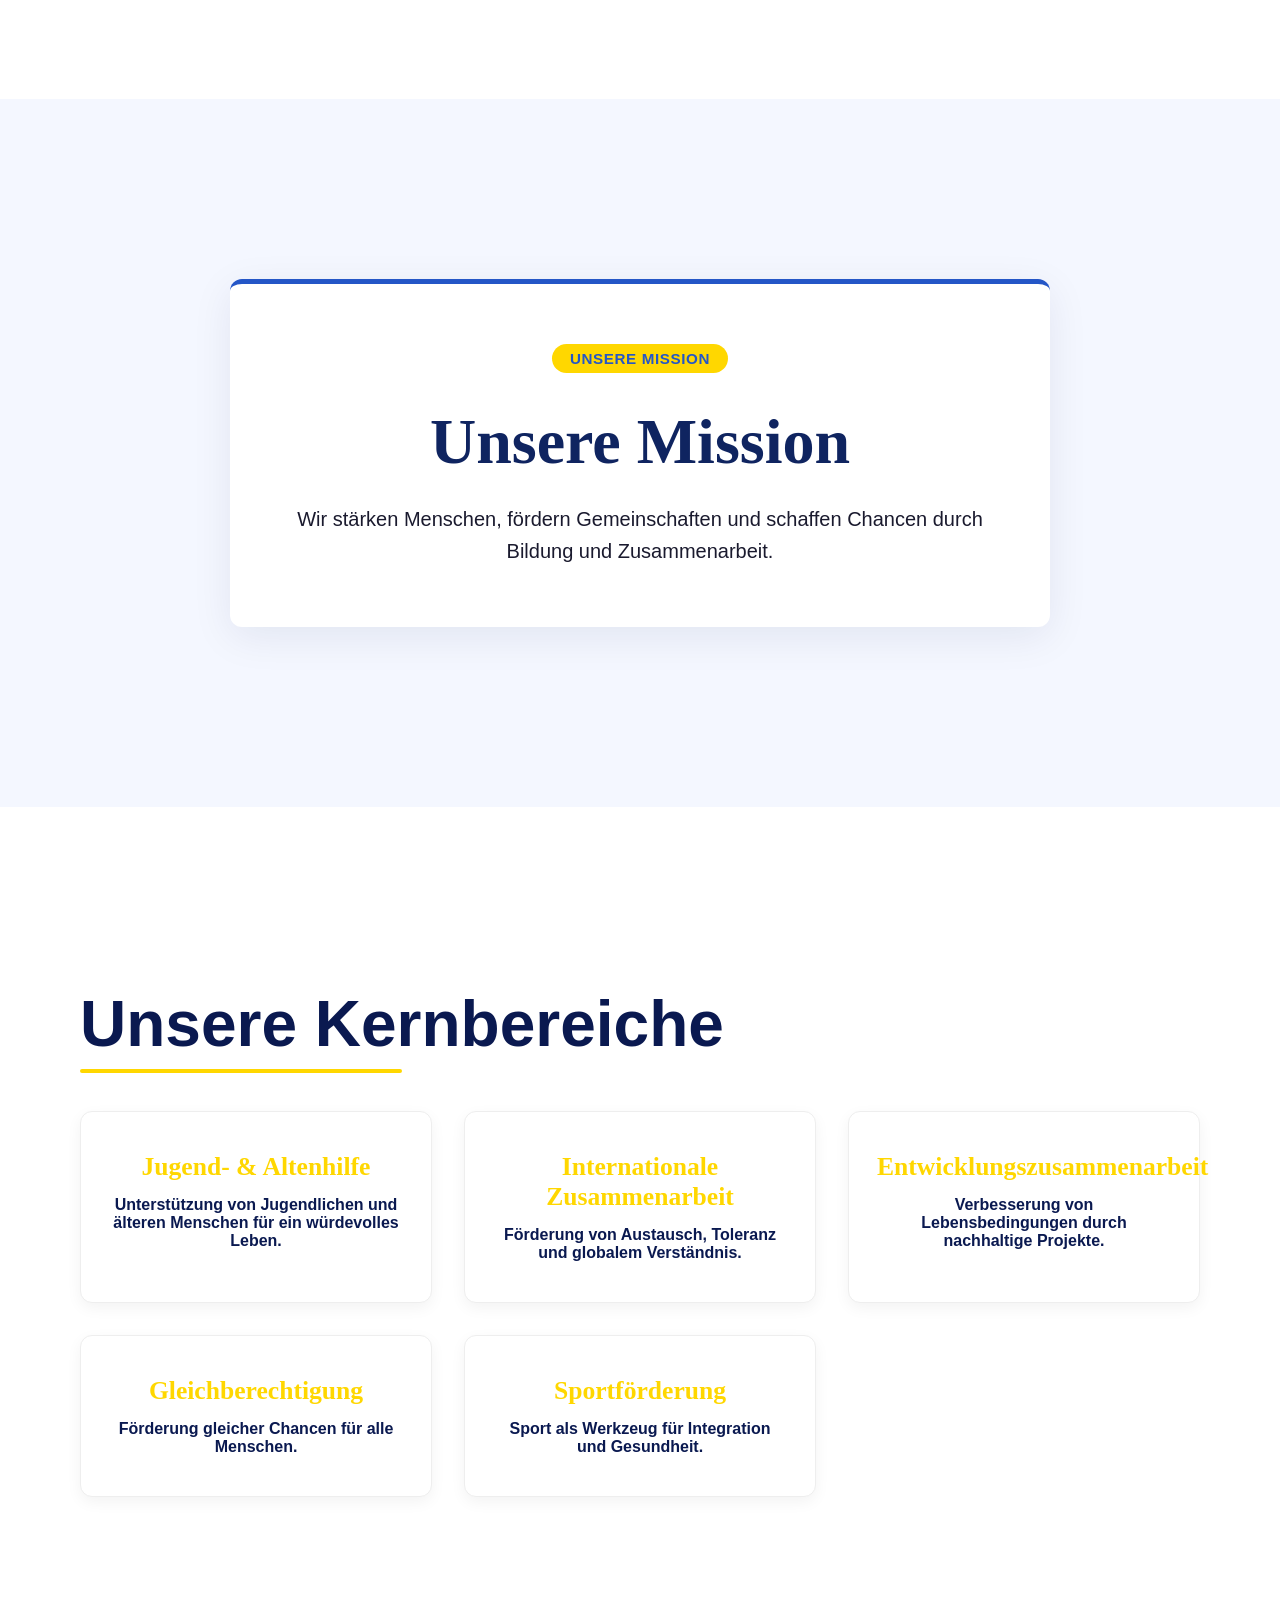
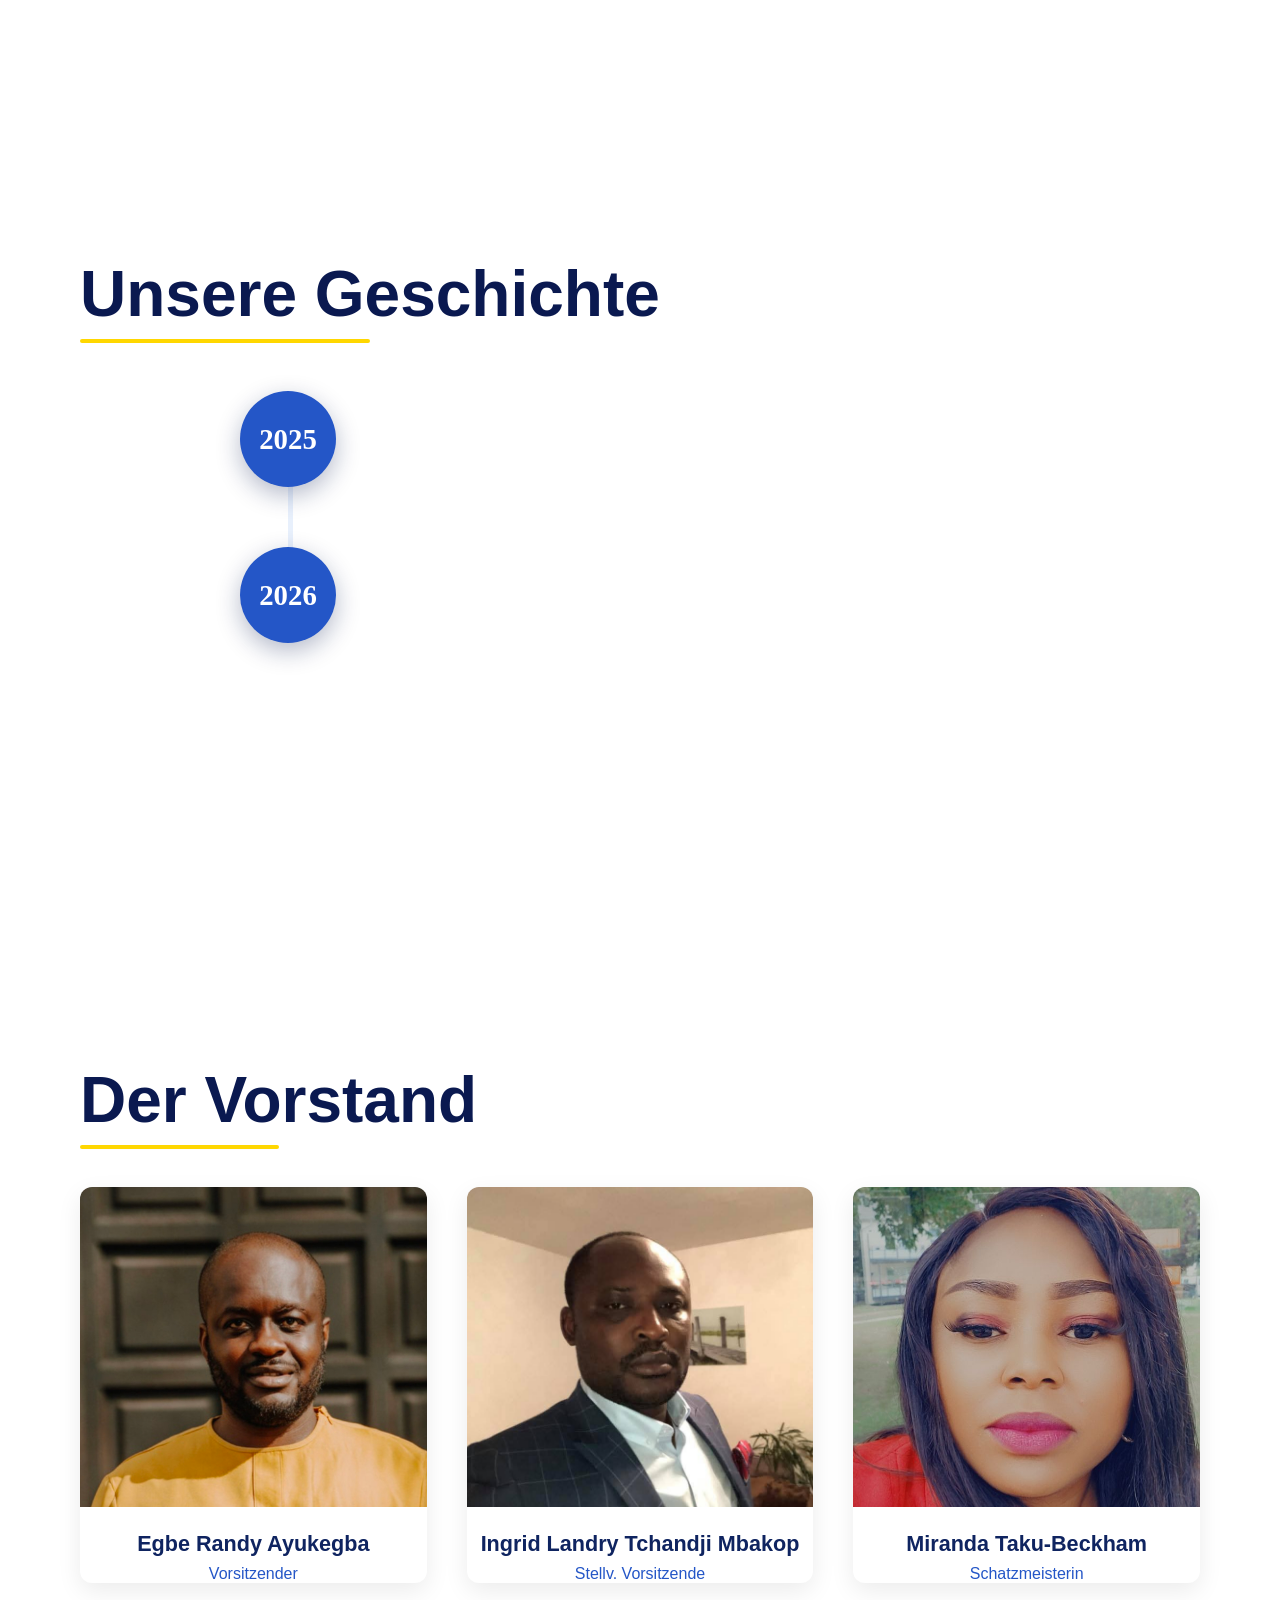
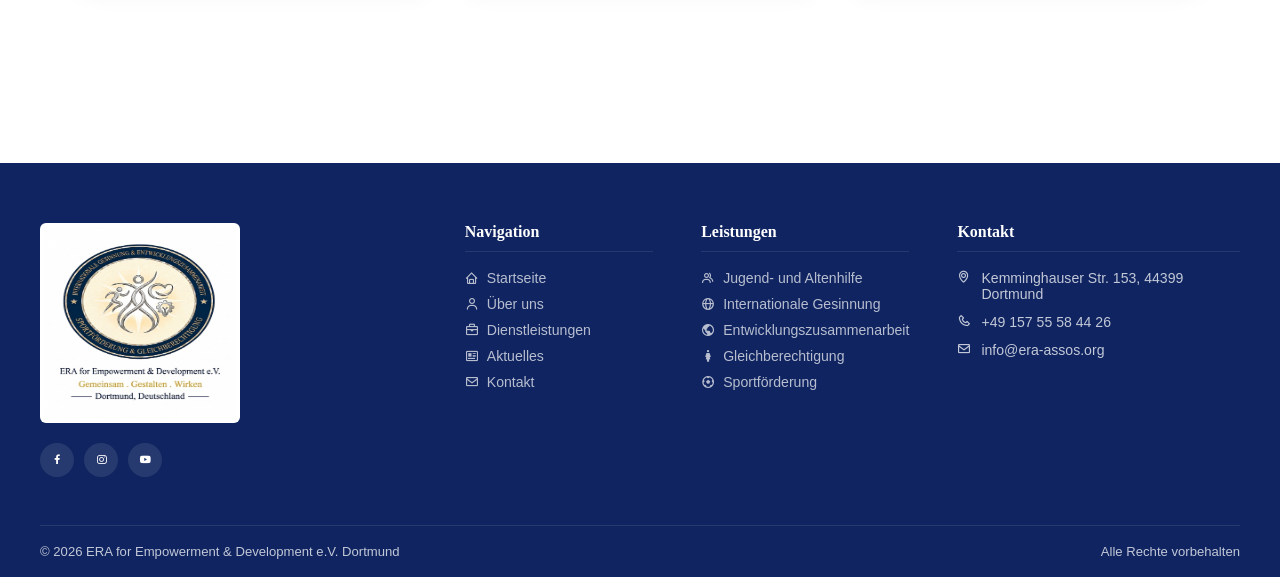
==== commit b97fad27: "Last update" ====
--- a/About.html
+++ b/About.html
@@ -281,7 +281,6 @@
         </div>
     </section>
 
-<!-- Footer -->
 <footer>
   <div class="footer-grid">
 
@@ -415,7 +414,7 @@
 
       <div class="footer-contact-item">
         <i class='bx bx-envelope'></i>
-        <span>info@era-dortmund.de</span>
+        <span>info@era-assos.org</span>
       </div>
     </div>
 
--- a/assets/css/style.css
+++ b/assets/css/style.css
@@ -1193,6 +1193,9 @@
   text-decoration: none;
   font-size: 0.88rem;
   transition: color 0.2s;
+  display: flex;
+  align-items: center;
+  gap: 8px;
 }
 .footer-col ul a:hover { color: gold; }
 
